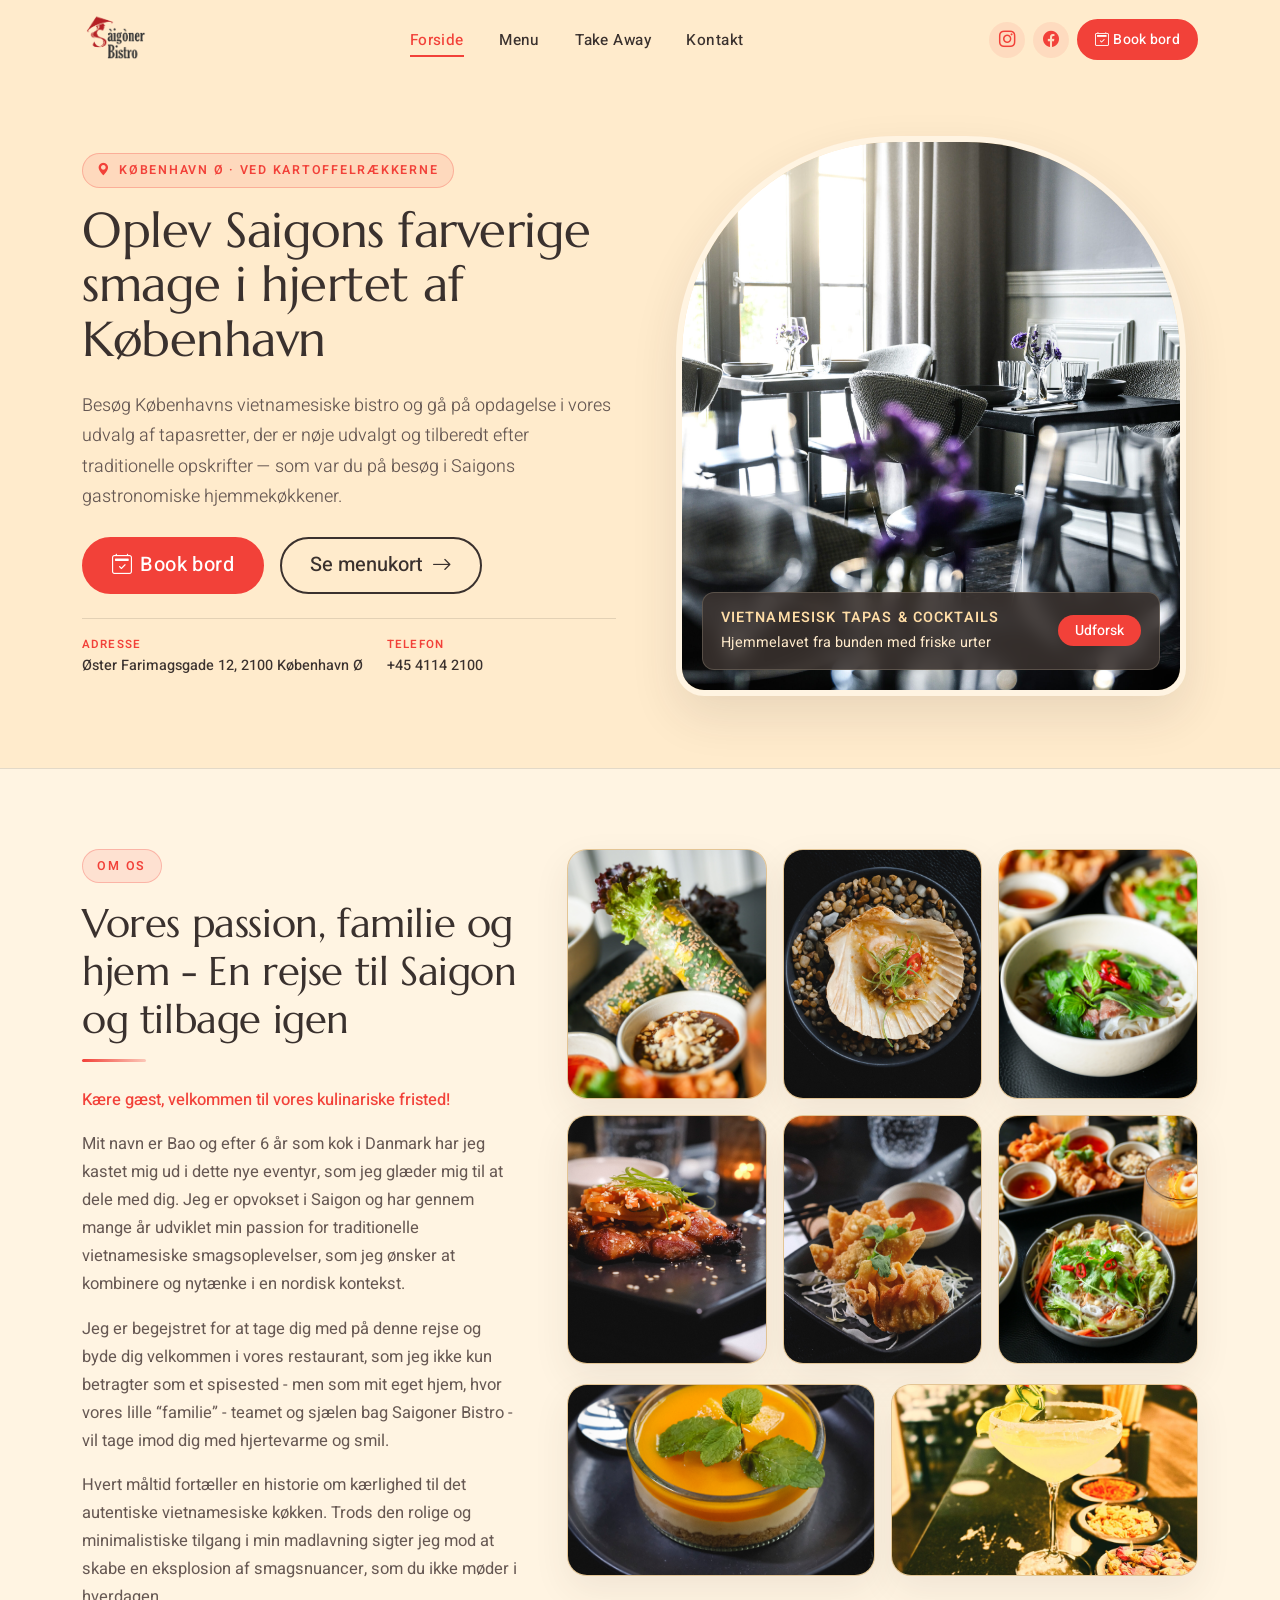
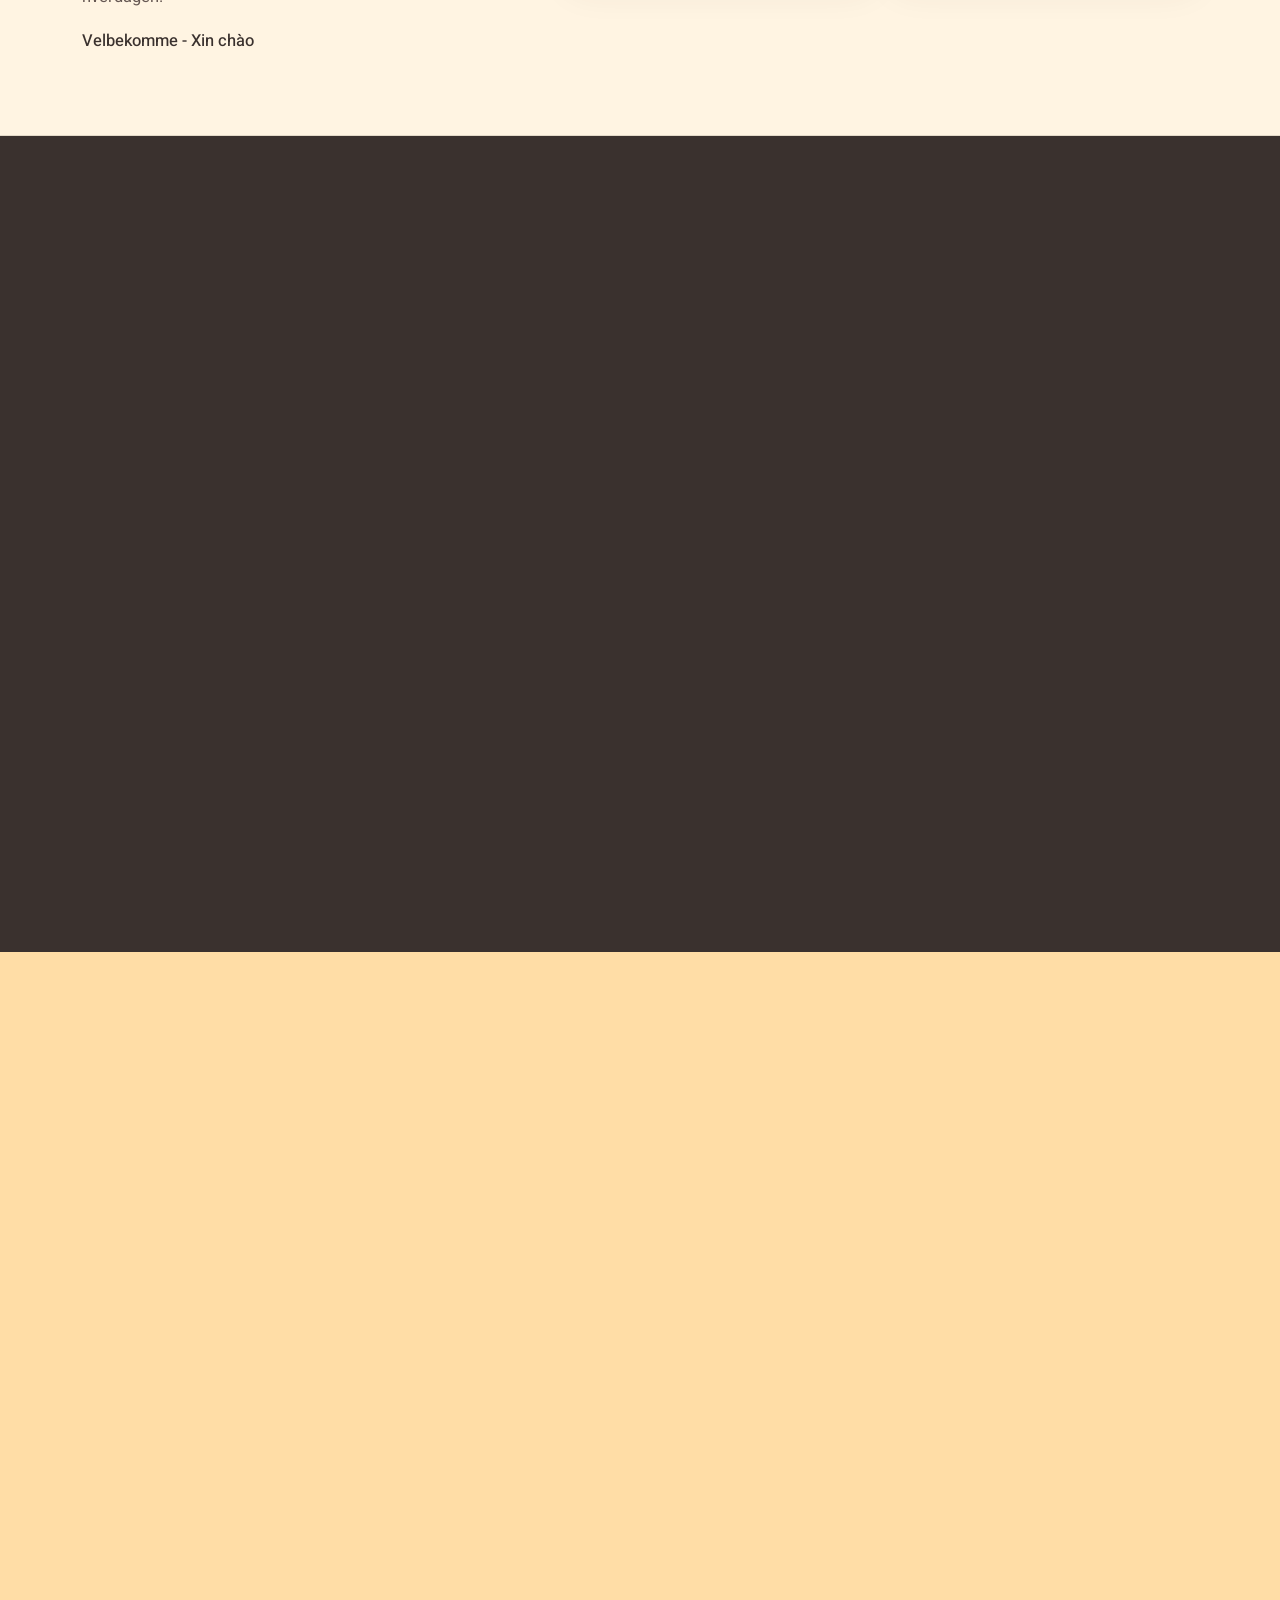
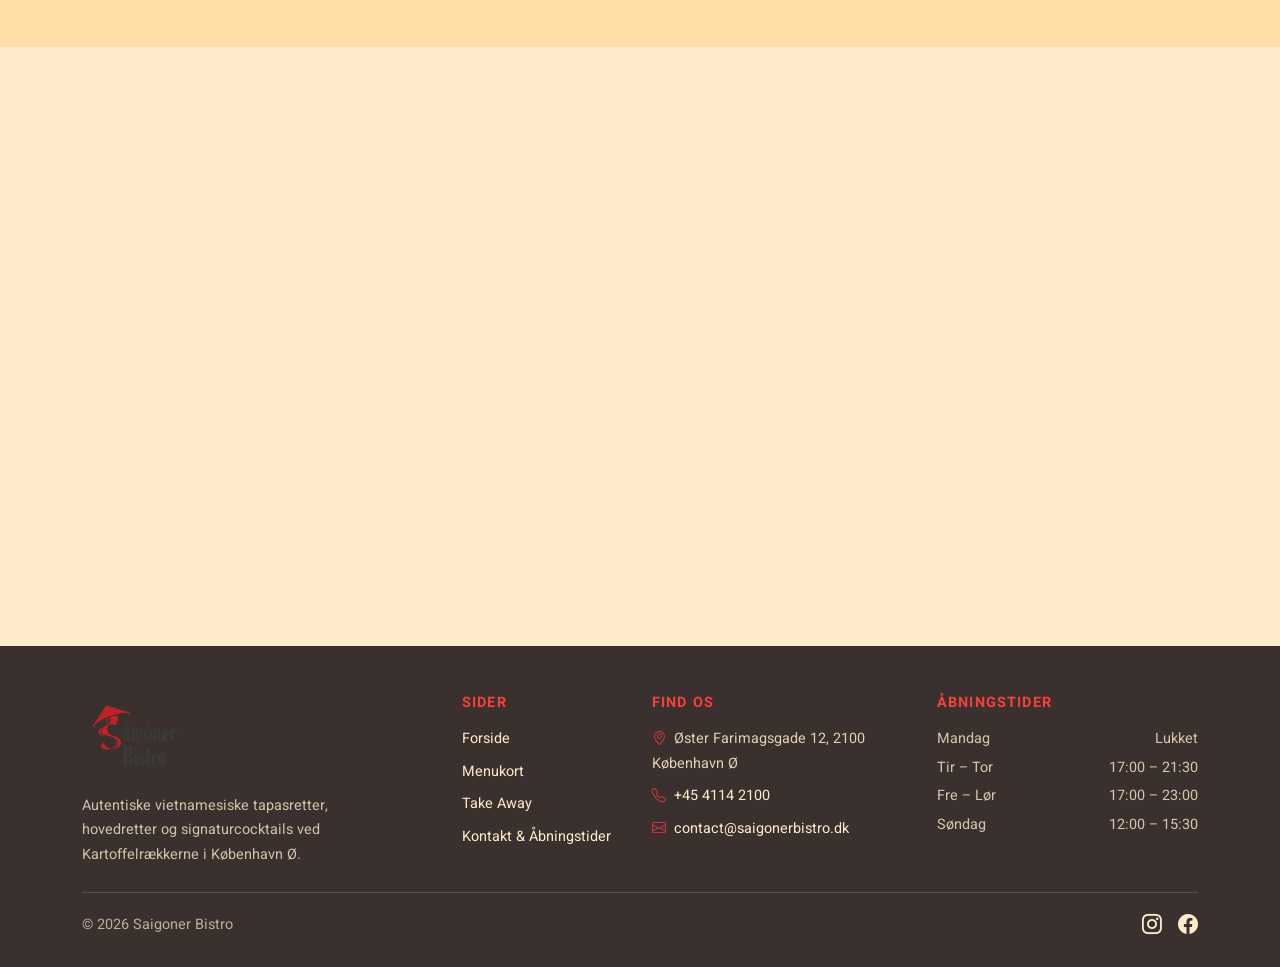
==== index.html @ 37058fe4 "create template" ====
<!DOCTYPE html>
<html lang="da-DK">
<head>
    <meta charset="UTF-8">
    <meta name="viewport" content="width=device-width, initial-scale=1.0">
    <title>Saigoner Bistro — Oplev Saigons farverige smage i København</title>

    <link rel="icon" href="images/brand/favicon-32.jpg" sizes="32x32">
    <link rel="icon" href="images/brand/favicon-192.jpg" sizes="192x192">
    <link rel="apple-touch-icon" href="images/brand/favicon-192.jpg">

    <link href="https://cdn.jsdelivr.net/npm/bootstrap@5.3.3/dist/css/bootstrap.min.css" rel="stylesheet">
    <link href="https://cdn.jsdelivr.net/npm/bootstrap-icons@1.11.3/font/bootstrap-icons.min.css" rel="stylesheet">
    <link href="css/saigoner.css" rel="stylesheet">
    </head>
<body class="d-flex flex-column min-vh-100">
    <header class="sticky-top">
    <nav class="navbar navbar-expand-lg sb-navbar" aria-label="Hovednavigation">
        <div class="container">
            <a class="navbar-brand d-flex align-items-center py-0" href="index.html" aria-label="Saigoner Bistro">
                <img src="images/brand/logo-header.png" alt="Saigoner Bistro" class="sb-brand-logo">
            </a>

            <div class="d-flex align-items-center gap-2 order-lg-3">
                <a href="https://www.instagram.com/@saigonerbistro" target="_blank" rel="noopener noreferrer"
                   class="sb-social-btn d-none d-sm-inline-flex" aria-label="Instagram">
                    <i class="bi bi-instagram"></i>
                </a>
                <a href="https://www.facebook.com/profile.php?id=61554125473344" target="_blank" rel="noopener noreferrer"
                   class="sb-social-btn d-none d-sm-inline-flex" aria-label="Facebook">
                    <i class="bi bi-facebook"></i>
                </a>
                <a href="https://live.tebi.co/ecom/reservations/662376_9d857a9c17abefe701308232e953c8c048909cb44379c7cc7f8ed5cdf0fb355d"
                   target="_blank" rel="noopener noreferrer" class="btn btn-sb-coral btn-sm px-3 py-2 d-none d-md-inline-flex align-items-center gap-1">
                    <i class="bi bi-calendar2-check"></i> Book bord
                </a>

                <button class="navbar-toggler border-0 shadow-none ms-1" type="button"
                        data-bs-toggle="offcanvas" data-bs-target="#sbMobileNav"
                        aria-controls="sbMobileNav" aria-label="Åbn menu">
                    <i class="bi bi-list fs-2" style="color: var(--sb-secondary);"></i>
                </button>
            </div>

            <div class="collapse navbar-collapse justify-content-center order-lg-2" id="sbDesktopNav">
                <ul class="navbar-nav gap-lg-2">
                    <li class="nav-item">
                        <a class="nav-link sb-nav-link active" href="index.html">Forside</a>
                    </li>
                    <li class="nav-item">
                        <a class="nav-link sb-nav-link " href="menu/index.html">Menu</a>
                    </li>
                    <li class="nav-item">
                        <a class="nav-link sb-nav-link " href="take-away/index.html">Take Away</a>
                    </li>
                    <li class="nav-item">
                        <a class="nav-link sb-nav-link " href="kontakt/index.html">Kontakt</a>
                    </li>
                </ul>
            </div>
        </div>
    </nav>

    <!-- Mobile Offcanvas Drawer -->
    <div class="offcanvas offcanvas-end" tabindex="-1" id="sbMobileNav" aria-labelledby="sbMobileNavLabel"
         style="background-color: var(--sb-bg); color: var(--sb-secondary);">
        <div class="offcanvas-header border-bottom" style="border-color: var(--sb-border) !important;">
            <div class="d-flex align-items-center" id="sbMobileNavLabel">
                <img src="images/brand/logo-header.png" alt="Saigoner Bistro" style="height: 42px;">
            </div>
            <button type="button" class="btn-close shadow-none" data-bs-dismiss="offcanvas" aria-label="Luk menu"></button>
        </div>
        <div class="offcanvas-body d-flex flex-column justify-content-between py-4">
            <ul class="navbar-nav gap-2 fs-5">
                <li class="nav-item">
                    <a class="nav-link sb-nav-link active" href="index.html">Forside</a>
                </li>
                <li class="nav-item">
                    <a class="nav-link sb-nav-link " href="menu/index.html">Menu</a>
                </li>
                <li class="nav-item">
                    <a class="nav-link sb-nav-link " href="take-away/index.html">Take Away</a>
                </li>
                <li class="nav-item">
                    <a class="nav-link sb-nav-link " href="kontakt/index.html">Kontakt</a>
                </li>
            </ul>

            <div class="pt-4 border-top" style="border-color: var(--sb-border) !important;">
                <a href="https://live.tebi.co/ecom/reservations/662376_9d857a9c17abefe701308232e953c8c048909cb44379c7cc7f8ed5cdf0fb355d"
                   target="_blank" rel="noopener noreferrer" class="btn btn-sb-coral w-100 mb-3">
                    <i class="bi bi-calendar2-check me-1"></i> Book bord
                </a>
                <div class="small text-muted mb-2" style="color: var(--sb-ink-muted) !important;">
                    <i class="bi bi-geo-alt text-danger me-1"></i> Øster Farimagsgade 12, 2100 København Ø<br>
                    <i class="bi bi-telephone text-danger me-1"></i> +45 4114 2100
                </div>
                <div class="d-flex gap-2 mt-3">
                    <a href="https://www.instagram.com/@saigonerbistro" target="_blank" rel="noopener noreferrer" class="sb-social-btn" aria-label="Instagram">
                        <i class="bi bi-instagram"></i>
                    </a>
                    <a href="https://www.facebook.com/profile.php?id=61554125473344" target="_blank" rel="noopener noreferrer" class="sb-social-btn" aria-label="Facebook">
                        <i class="bi bi-facebook"></i>
                    </a>
                </div>
            </div>
        </div>
    </div>
</header>


    <main class="flex-grow-1">
            <!-- 1. Editorial Hero -->
    <section class="sb-hero">
        <div class="container">
            <div class="row align-items-center g-5">
                <div class="col-lg-6 reveal-up">
                    <span class="sb-eyebrow mb-3">
                        <i class="bi bi-geo-alt-fill"></i> København Ø · Ved Kartoffelrækkerne
                    </span>
                    <h1 class="sb-hero-title mb-4">
                        Oplev Saigons farverige smage i hjertet af København
                    </h1>
                    <p class="lead mb-4" style="color: var(--sb-ink-muted); font-size: 1.12rem;">
                        Besøg Københavns vietnamesiske bistro og gå på opdagelse i vores udvalg af tapasretter, der er nøje
                        udvalgt og tilberedt efter traditionelle opskrifter — som var du på besøg i Saigons gastronomiske
                        hjemmekøkkener.
                    </p>

                    <div class="d-flex flex-wrap gap-3 mb-4">
                        <a href="https://live.tebi.co/ecom/reservations/662376_9d857a9c17abefe701308232e953c8c048909cb44379c7cc7f8ed5cdf0fb355d"
                            target="_blank" rel="noopener noreferrer" class="btn btn-sb-coral btn-lg">
                            <i class="bi bi-calendar2-check me-2"></i>Book bord
                        </a>
                        <a href="menu/index.html" class="btn btn-sb-outline btn-lg">
                            Se menukort <i class="bi bi-arrow-right ms-1"></i>
                        </a>
                    </div>

                    <div class="d-flex flex-wrap gap-4 pt-3 border-top small"
                        style="border-color: var(--sb-border) !important;">
                        <div>
                            <div class="text-uppercase fw-semibold"
                                style="font-size: 0.72rem; letter-spacing: 0.1em; color: var(--sb-primary);">Adresse</div>
                            <div class="fw-medium">Øster Farimagsgade 12, 2100 København Ø</div>
                        </div>
                        <div>
                            <div class="text-uppercase fw-semibold"
                                style="font-size: 0.72rem; letter-spacing: 0.1em; color: var(--sb-primary);">Telefon</div>
                            <div class="fw-medium">+45 4114 2100</div>
                        </div>
                    </div>
                </div>

                <div class="col-lg-6 reveal-up">
                    <div class="sb-hero-frame mx-auto" style="max-width: 510px;">
                        <img src="images/gallery/hero-dish.jpg"
                            alt="Autentisk vietnamesisk tapas hos Saigoner Bistro">
                        <div class="sb-hero-float-badge d-flex align-items-center justify-content-between gap-3">
                            <div>
                                <div class="small text-uppercase fw-semibold"
                                    style="color: var(--sb-tertiary); letter-spacing: 0.08em;">Vietnamesisk Tapas &amp;
                                    Cocktails</div>
                                <div class="small mb-0">Hjemmelavet fra bunden med friske urter</div>
                            </div>
                            <a href="menu/index.html" class="btn btn-sm rounded-pill px-3 fw-medium"
                                style="background-color: var(--sb-primary); color: #fff; white-space: nowrap;">
                                Udforsk
                            </a>
                        </div>
                    </div>
                </div>
            </div>
        </div>
    </section>

    <!-- 2. About Us + Curated Photo Grid -->
    <section class="sb-section sb-section-soft border-top border-bottom" style="border-color: var(--sb-border) !important;">
        <div class="container">
            <div class="row g-5 align-items-start">
                <div class="col-lg-5 reveal-up">
                    <span class="sb-eyebrow mb-3">Om os</span>
                    <h2 class="display-6 mb-3">Vores passion, familie og hjem - En rejse til Saigon og tilbage igen</h2>
                    <div class="sb-divider mb-4"></div>

                    <p class="fw-medium mb-3" style="color: var(--sb-primary);">Kære gæst, velkommen til vores kulinariske
                        fristed!</p>

                    <p style="color: var(--sb-ink-muted);">
                        Mit navn er Bao og efter 6 år som kok i Danmark har jeg kastet mig ud i dette nye eventyr, som jeg
                        glæder mig til at dele med dig. Jeg er opvokset i Saigon og har gennem mange år udviklet min passion
                        for traditionelle vietnamesiske smagsoplevelser, som jeg ønsker at kombinere og nytænke i en nordisk
                        kontekst.
                    </p>
                    <p style="color: var(--sb-ink-muted);">
                        Jeg er begejstret for at tage dig med på denne rejse og byde dig velkommen i vores restaurant, som
                        jeg ikke kun betragter som et spisested - men som mit eget hjem, hvor vores lille “familie” - teamet
                        og sjælen bag Saigoner Bistro - vil tage imod dig med hjertevarme og smil.
                    </p>
                    <p style="color: var(--sb-ink-muted);">
                        Hvert måltid fortæller en historie om kærlighed til det autentiske vietnamesiske køkken. Trods den
                        rolige og minimalistiske tilgang i min madlavning sigter jeg mod at skabe en eksplosion af
                        smagsnuancer, som du ikke møder i hverdagen.
                    </p>
                    <p class="mb-0 fw-medium">
                        Velbekomme - Xin chào
                    </p>
                </div>

                <div class="col-lg-7 reveal-up">
                    <div class="row g-3">
                        <div class="col-6 col-md-4">
                            <div class="sb-photo-tile" style="aspect-ratio: 4/5;"
                                data-lightbox-src="images/gallery/dish-01.jpg"
                                data-lightbox-caption="Saigoner Bistro — Tapas &amp; friske smage">
                                <img src="images/gallery/dish-01.jpg"
                                    alt="Vietnamesisk ret hos Saigoner Bistro" loading="lazy">
                                <div class="sb-photo-tile-overlay">
                                    <span class="small fw-medium">Se billede</span>
                                    <i class="bi bi-arrows-fullscreen"></i>
                                </div>
                            </div>
                        </div>
                        <div class="col-6 col-md-4">
                            <div class="sb-photo-tile" style="aspect-ratio: 4/5;"
                                data-lightbox-src="images/gallery/dish-02.jpg"
                                data-lightbox-caption="Saigoner Bistro — Håndlavede specialiteter">
                                <img src="images/gallery/dish-02.jpg"
                                    alt="Vietnamesisk ret hos Saigoner Bistro" loading="lazy">
                                <div class="sb-photo-tile-overlay">
                                    <span class="small fw-medium">Se billede</span>
                                    <i class="bi bi-arrows-fullscreen"></i>
                                </div>
                            </div>
                        </div>
                        <div class="col-6 col-md-4">
                            <div class="sb-photo-tile" style="aspect-ratio: 4/5;"
                                data-lightbox-src="images/gallery/dish-03.jpg"
                                data-lightbox-caption="Saigoner Bistro — Deling ved bordet">
                                <img src="images/gallery/dish-03.jpg"
                                    alt="Vietnamesisk ret hos Saigoner Bistro" loading="lazy">
                                <div class="sb-photo-tile-overlay">
                                    <span class="small fw-medium">Se billede</span>
                                    <i class="bi bi-arrows-fullscreen"></i>
                                </div>
                            </div>
                        </div>
                        <div class="col-6 col-md-4">
                            <div class="sb-photo-tile" style="aspect-ratio: 4/5;"
                                data-lightbox-src="images/gallery/dish-04.jpg"
                                data-lightbox-caption="Saigoner Bistro — Smag af Saigon">
                                <img src="images/gallery/dish-04.jpg"
                                    alt="Vietnamesisk ret hos Saigoner Bistro" loading="lazy">
                                <div class="sb-photo-tile-overlay">
                                    <span class="small fw-medium">Se billede</span>
                                    <i class="bi bi-arrows-fullscreen"></i>
                                </div>
                            </div>
                        </div>
                        <div class="col-6 col-md-4">
                            <div class="sb-photo-tile" style="aspect-ratio: 4/5;"
                                data-lightbox-src="images/gallery/dish-05.jpg"
                                data-lightbox-caption="Saigoner Bistro — Friske råvarer">
                                <img src="images/gallery/dish-05.jpg"
                                    alt="Vietnamesisk ret hos Saigoner Bistro" loading="lazy">
                                <div class="sb-photo-tile-overlay">
                                    <span class="small fw-medium">Se billede</span>
                                    <i class="bi bi-arrows-fullscreen"></i>
                                </div>
                            </div>
                        </div>
                        <div class="col-6 col-md-4">
                            <div class="sb-photo-tile" style="aspect-ratio: 4/5;"
                                data-lightbox-src="images/gallery/dish-06.jpg"
                                data-lightbox-caption="Saigoner Bistro — Cocktails &amp; mad i balance">
                                <img src="images/gallery/dish-06.jpg"
                                    alt="Cocktails og mad hos Saigoner Bistro" loading="lazy">
                                <div class="sb-photo-tile-overlay">
                                    <span class="small fw-medium">Se billede</span>
                                    <i class="bi bi-arrows-fullscreen"></i>
                                </div>
                            </div>
                        </div>
                    </div>

                    <div class="row g-3 mt-1">
                        <div class="col-md-6">
                            <div class="sb-photo-tile" style="aspect-ratio: 16/10;"
                                data-lightbox-src="images/gallery/dish-07.jpg"
                                data-lightbox-caption="Saigoner Bistro — Servering med varme">
                                <img src="images/gallery/dish-07.jpg" alt="Servering hos Saigoner Bistro"
                                    loading="lazy">
                                <div class="sb-photo-tile-overlay">
                                    <span class="small fw-medium">Se billede</span>
                                    <i class="bi bi-arrows-fullscreen"></i>
                                </div>
                            </div>
                        </div>
                        <div class="col-md-6">
                            <div class="sb-photo-tile" style="aspect-ratio: 16/10;"
                                data-lightbox-src="images/gallery/dish-08.jpg"
                                data-lightbox-caption="Saigoner Bistro — Stemning i bistroen">
                                <img src="images/gallery/dish-08.jpg" alt="Stemning hos Saigoner Bistro"
                                    loading="lazy">
                                <div class="sb-photo-tile-overlay">
                                    <span class="small fw-medium">Se billede</span>
                                    <i class="bi bi-arrows-fullscreen"></i>
                                </div>
                            </div>
                        </div>
                    </div>
                </div>
            </div>
        </div>
    </section>

    <!-- 3. Saigoner Spirit & Chef Son Pham -->
    <section class="sb-section sb-section-dark">
        <div class="container">
            <div class="row g-5 align-items-center">
                <div class="col-lg-7 reveal-up">
                    <span class="sb-eyebrow mb-3" style="background-color: rgba(242,65,57,0.18); color: #ffdda6;">
                        Kultur &amp; Sjæl
                    </span>
                    <h2 class="display-6 mb-3">En Saigoner helt ind til hjertet!</h2>
                    <p class="mb-4" style="color: rgba(255, 235, 204, 0.82);">
                        Lad os sammen begynde eventyret og fortællingen om folket fra Saigon med deres unikke karakter og
                        facon — den samme varme og entusiasme oplever du ved Kartoffelrækkerne i København Ø.
                    </p>

                    <div class="row g-3">
                                                                            <div class="col-sm-6">
                                <div class="sb-trait-card">
                                    <div class="d-flex align-items-center gap-2 mb-1">
                                        <i class="bi bi-emoji-smile sb-trait-icon"></i>
                                        <h6 class="mb-0 fw-semibold" style="color: var(--sb-bg);">Entusiastiske og glade
                                        </h6>
                                    </div>
                                    <p class="small mb-0" style="color: rgba(255, 235, 204, 0.76);">Altid klar til at hjælpe og byde gæster velkommen med smil og venlighed.
                                    </p>
                                </div>
                            </div>
                                                    <div class="col-sm-6">
                                <div class="sb-trait-card">
                                    <div class="d-flex align-items-center gap-2 mb-1">
                                        <i class="bi bi-stars sb-trait-icon"></i>
                                        <h6 class="mb-0 fw-semibold" style="color: var(--sb-bg);">Kreativt sind
                                        </h6>
                                    </div>
                                    <p class="small mb-0" style="color: rgba(255, 235, 204, 0.76);">En levende blanding af tradition og innovation — fra gadekunst til madlavning.
                                    </p>
                                </div>
                            </div>
                                                    <div class="col-sm-6">
                                <div class="sb-trait-card">
                                    <div class="d-flex align-items-center gap-2 mb-1">
                                        <i class="bi bi-fire sb-trait-icon"></i>
                                        <h6 class="mb-0 fw-semibold" style="color: var(--sb-bg);">Madelskere
                                        </h6>
                                    </div>
                                    <p class="small mb-0" style="color: rgba(255, 235, 204, 0.76);">Elsker mad og er inspireret af Saigons rige og varierede gadekøkken.
                                    </p>
                                </div>
                            </div>
                                                    <div class="col-sm-6">
                                <div class="sb-trait-card">
                                    <div class="d-flex align-items-center gap-2 mb-1">
                                        <i class="bi bi-people sb-trait-icon"></i>
                                        <h6 class="mb-0 fw-semibold" style="color: var(--sb-bg);">Sociale værter
                                        </h6>
                                    </div>
                                    <p class="small mb-0" style="color: rgba(255, 235, 204, 0.76);">Hjertelige, nærværende og nemme at føle sig hjemme hos fra første minut.
                                    </p>
                                </div>
                            </div>
                                                    <div class="col-sm-6">
                                <div class="sb-trait-card">
                                    <div class="d-flex align-items-center gap-2 mb-1">
                                        <i class="bi bi-heart-pulse sb-trait-icon"></i>
                                        <h6 class="mb-0 fw-semibold" style="color: var(--sb-bg);">Tålmodighed &amp; udholdenhed
                                        </h6>
                                    </div>
                                    <p class="small mb-0" style="color: rgba(255, 235, 204, 0.76);">Kvalitet tager tid — både i livet og i de simrende gryder i køkkenet.
                                    </p>
                                </div>
                            </div>
                                                    <div class="col-sm-6">
                                <div class="sb-trait-card">
                                    <div class="d-flex align-items-center gap-2 mb-1">
                                        <i class="bi bi-award sb-trait-icon"></i>
                                        <h6 class="mb-0 fw-semibold" style="color: var(--sb-bg);">Passion &amp; dedikation
                                        </h6>
                                    </div>
                                    <p class="small mb-0" style="color: rgba(255, 235, 204, 0.76);">Hver tallerken laves med stolthed, kærlighed og respekt for lokal kultur.
                                    </p>
                                </div>
                            </div>
                                            </div>
                </div>

                <div class="col-lg-5 reveal-up">
                    <div class="rounded-4 overflow-hidden shadow-lg border"
                        style="border-color: rgba(255,235,204,0.16) !important; background: rgba(255,235,204,0.05);">
                        <img src="images/gallery/chef-son-pham.jpg" alt="Køkkenchef Son Pham"
                            class="w-100" style="aspect-ratio: 1/1; object-fit: cover;">
                        <div class="p-4">
                            <blockquote class="mb-2 fst-italic" style="color: var(--sb-bg);">
                                “Det betyder noget for mig og for smagen, at vi tillader mad at tage den tid det tager for
                                at opnå den helt autentiske smag.”
                            </blockquote>
                            <div class="small fw-semibold" style="color: var(--sb-primary);">
                                — Køkkenchef, Son Pham
                            </div>
                        </div>
                    </div>
                </div>
            </div>
        </div>
    </section>

    <!-- 4. Guest Reviews -->
    <section class="sb-section sb-section-alt">
        <div class="container">
            <div class="text-center mx-auto mb-5 reveal-up" style="max-width: 640px;">
                <span class="sb-eyebrow mb-2">Gæsteanmeldelser</span>
                <h2 class="display-6 mb-2">Hvad vores gæster siger</h2>
                <p class="mb-0" style="color: var(--sb-ink-muted);">Smagsoplevelser, nærvær og hygge delt af vores
                    gæster i København Ø.</p>
            </div>

            
            <div class="row justify-content-center">
                <div class="col-lg-9 reveal-up">
                    <div id="sbReviewsCarousel" class="carousel slide" data-bs-ride="false">
                        <div class="carousel-inner">
                                                            <div class="carousel-item active">
                                    <div class="sb-quote-card p-4 p-md-5 mx-1 my-2">
                                        <div
                                            class="d-flex flex-column flex-sm-row align-items-sm-center justify-content-between gap-3 mb-3">
                                            <div class="d-flex align-items-center gap-3">
                                                <div class="rounded-circle d-flex align-items-center justify-content-center fw-bold fs-5 flex-shrink-0"
                                                    style="width: 52px; height: 52px; background-color: var(--sb-secondary); color: var(--sb-bg);">
                                                    M
                                                </div>
                                                <div>
                                                    <h5 class="mb-0 font-serif">Martin</h5>
                                                    <div class="small" style="color: var(--sb-ink-muted);">
                                                        Februar, 2024</div>
                                                </div>
                                            </div>
                                            <div class="fs-6 text-nowrap" style="color: var(--sb-primary);"
                                                aria-label="5 ud af 5 stjerner">
                                                <i class="bi bi-star-fill"></i>
                                                <i class="bi bi-star-fill"></i>
                                                <i class="bi bi-star-fill"></i>
                                                <i class="bi bi-star-fill"></i>
                                                <i class="bi bi-star-fill"></i>
                                            </div>
                                        </div>
                                        <p class="fs-4 font-serif mb-0" style="line-height: 1.5;">
                                            “Dejligt besøg med især rigtig god og levende betjening. Lækre forretter og god hovedret. Alt i alt en fin oplevelse og helt sikkert anbefalelsesværdig.”
                                        </p>
                                    </div>
                                </div>
                                                            <div class="carousel-item ">
                                    <div class="sb-quote-card p-4 p-md-5 mx-1 my-2">
                                        <div
                                            class="d-flex flex-column flex-sm-row align-items-sm-center justify-content-between gap-3 mb-3">
                                            <div class="d-flex align-items-center gap-3">
                                                <div class="rounded-circle d-flex align-items-center justify-content-center fw-bold fs-5 flex-shrink-0"
                                                    style="width: 52px; height: 52px; background-color: var(--sb-secondary); color: var(--sb-bg);">
                                                    S
                                                </div>
                                                <div>
                                                    <h5 class="mb-0 font-serif">Sofie &amp; Kasper</h5>
                                                    <div class="small" style="color: var(--sb-ink-muted);">
                                                        Maj, 2024</div>
                                                </div>
                                            </div>
                                            <div class="fs-6 text-nowrap" style="color: var(--sb-primary);"
                                                aria-label="5 ud af 5 stjerner">
                                                <i class="bi bi-star-fill"></i>
                                                <i class="bi bi-star-fill"></i>
                                                <i class="bi bi-star-fill"></i>
                                                <i class="bi bi-star-fill"></i>
                                                <i class="bi bi-star-fill"></i>
                                            </div>
                                        </div>
                                        <p class="fs-4 font-serif mb-0" style="line-height: 1.5;">
                                            “Fantastisk stemning ved Kartoffelrækkerne! Vi delte fem tapasretter og et par signaturcocktails, og alt smagte helt frisklavet og fuld af dybde.”
                                        </p>
                                    </div>
                                </div>
                                                            <div class="carousel-item ">
                                    <div class="sb-quote-card p-4 p-md-5 mx-1 my-2">
                                        <div
                                            class="d-flex flex-column flex-sm-row align-items-sm-center justify-content-between gap-3 mb-3">
                                            <div class="d-flex align-items-center gap-3">
                                                <div class="rounded-circle d-flex align-items-center justify-content-center fw-bold fs-5 flex-shrink-0"
                                                    style="width: 52px; height: 52px; background-color: var(--sb-secondary); color: var(--sb-bg);">
                                                    H
                                                </div>
                                                <div>
                                                    <h5 class="mb-0 font-serif">Henrik</h5>
                                                    <div class="small" style="color: var(--sb-ink-muted);">
                                                        September, 2024</div>
                                                </div>
                                            </div>
                                            <div class="fs-6 text-nowrap" style="color: var(--sb-primary);"
                                                aria-label="5 ud af 5 stjerner">
                                                <i class="bi bi-star-fill"></i>
                                                <i class="bi bi-star-fill"></i>
                                                <i class="bi bi-star-fill"></i>
                                                <i class="bi bi-star-fill"></i>
                                                <i class="bi bi-star-fill"></i>
                                            </div>
                                        </div>
                                        <p class="fs-4 font-serif mb-0" style="line-height: 1.5;">
                                            “En lille perle på Østerbro. Phở-suppen og de sprøde forretter sidder lige i skabet, og man føler sig virkelig velkommen fra første minut.”
                                        </p>
                                    </div>
                                </div>
                                                            <div class="carousel-item ">
                                    <div class="sb-quote-card p-4 p-md-5 mx-1 my-2">
                                        <div
                                            class="d-flex flex-column flex-sm-row align-items-sm-center justify-content-between gap-3 mb-3">
                                            <div class="d-flex align-items-center gap-3">
                                                <div class="rounded-circle d-flex align-items-center justify-content-center fw-bold fs-5 flex-shrink-0"
                                                    style="width: 52px; height: 52px; background-color: var(--sb-secondary); color: var(--sb-bg);">
                                                    C
                                                </div>
                                                <div>
                                                    <h5 class="mb-0 font-serif">Camilla</h5>
                                                    <div class="small" style="color: var(--sb-ink-muted);">
                                                        Oktober, 2025</div>
                                                </div>
                                            </div>
                                            <div class="fs-6 text-nowrap" style="color: var(--sb-primary);"
                                                aria-label="5 ud af 5 stjerner">
                                                <i class="bi bi-star-fill"></i>
                                                <i class="bi bi-star-fill"></i>
                                                <i class="bi bi-star-fill"></i>
                                                <i class="bi bi-star-fill"></i>
                                                <i class="bi bi-star-fill"></i>
                                            </div>
                                        </div>
                                        <p class="fs-4 font-serif mb-0" style="line-height: 1.5;">
                                            “Uformelt, hyggeligt og med smagsoplevelser man husker længe. De hjemmelavede cocktails passer perfekt til retterne — vi kommer helt sikkert igen.”
                                        </p>
                                    </div>
                                </div>
                                                    </div>

                        <div class="d-flex align-items-center justify-content-between mt-4 px-1">
                                                        <div class="sb-carousel-dots d-flex align-items-center gap-2"
                                data-total-slides="4">
                                                                    <button type="button" data-dot-index="0"
                                        data-target-slide="0" class="active"
                                        aria-current="true"
                                        aria-label="Anmeldelse 1"></button>
                                                                    <button type="button" data-dot-index="1"
                                        data-target-slide="1" class=""
                                        aria-current="false"
                                        aria-label="Anmeldelse 2"></button>
                                                                    <button type="button" data-dot-index="2"
                                        data-target-slide="2" class=""
                                        aria-current="false"
                                        aria-label="Anmeldelse 3"></button>
                                                                    <button type="button" data-dot-index="3"
                                        data-target-slide="3" class=""
                                        aria-current="false"
                                        aria-label="Anmeldelse 4"></button>
                                                            </div>

                            <div class="d-flex align-items-center gap-2">
                                <button class="sb-carousel-arrow" type="button" data-bs-target="#sbReviewsCarousel"
                                    data-bs-slide="prev" aria-label="Forrige anmeldelse">
                                    <i class="bi bi-arrow-left"></i>
                                </button>
                                <button class="sb-carousel-arrow" type="button" data-bs-target="#sbReviewsCarousel"
                                    data-bs-slide="next" aria-label="Næste anmeldelse">
                                    <i class="bi bi-arrow-right"></i>
                                </button>
                            </div>
                        </div>
                    </div>
                </div>
            </div>
        </div>
    </section>

    <!-- 5. Final CTA -->
    <section class="sb-section">
        <div class="container">
            <div class="sb-card p-4 p-md-5 text-center reveal-up"
                style="background: linear-gradient(135deg, var(--sb-bg-soft) 0%, var(--sb-tertiary) 100%);">
                <div class="mx-auto" style="max-width: 760px;">
                    <span class="sb-eyebrow mb-3">Velkommen til bords</span>
                    <h2 class="display-6 mb-3">
                        Reserver et bord til en uformel og hjertevarm aften med vores lækre tapas anretninger og velsmagende
                        hovedretter.
                    </h2>
                    <p class="mb-4" style="color: var(--sb-ink-muted);">
                        Vi tager dig med på en uovertruffen smagfuld rejse til Saigons hjemmekøkkener og supplerer med et
                        mix af cocktails med egne opskrifter, dejlige vine og ikke mindst et udvalg af øl.
                    </p>
                    <div class="d-flex flex-wrap justify-content-center gap-3">
                        <a href="menu/index.html" class="btn btn-sb-outline">Se menukort</a>
                        <a href="https://live.tebi.co/ecom/reservations/662376_9d857a9c17abefe701308232e953c8c048909cb44379c7cc7f8ed5cdf0fb355d"
                            target="_blank" rel="noopener noreferrer" class="btn btn-sb-coral">
                            <i class="bi bi-calendar2-check me-1"></i> Book bord
                        </a>
                        <a href="kontakt/index.html" class="btn btn-sb-primary">Kontakt os</a>
                    </div>
                </div>
            </div>
        </div>
    </section>
    </main>

    <footer class="sb-footer pt-5 pb-4 mt-auto">
    <div class="container">
        <div class="row g-4 align-items-start pb-4">
            <div class="col-lg-4 text-center text-lg-start">
                <div class="d-inline-flex flex-column align-items-center align-items-lg-start">
                    <img src="images/brand/logo-footer.png" alt="Saigoner Bistro Logo" class="mb-3"
                        style="height: 84px; width: auto; filter: brightness(1.06);">
                    <p class="small mb-0" style="max-width: 300px; color: rgba(255, 235, 204, 0.78);">
                        Autentiske vietnamesiske tapasretter, hovedretter og signaturcocktails ved Kartoffelrækkerne i
                        København Ø.
                    </p>
                </div>
            </div>

            <div class="col-6 col-md-4 col-lg-2">
                <h6 class="text-uppercase small fw-bold mb-3" style="color: var(--sb-primary); letter-spacing: 0.08em;">
                    Sider</h6>
                <ul class="list-unstyled d-grid gap-2 small mb-0">
                    <li><a href="index.html">Forside</a></li>
                    <li><a href="menu/index.html">Menukort</a></li>
                    <li><a href="take-away/index.html">Take Away</a></li>
                    <li><a href="kontakt/index.html">Kontakt &amp; Åbningstider</a></li>
                </ul>
            </div>

            <div class="col-6 col-md-4 col-lg-3">
                <h6 class="text-uppercase small fw-bold mb-3" style="color: var(--sb-primary); letter-spacing: 0.08em;">
                    Find os</h6>
                <ul class="list-unstyled d-grid gap-2 small mb-0">
                    <li><i class="bi bi-geo-alt me-2 text-danger"></i>Øster Farimagsgade 12, 2100 København Ø</li>
                    <li><i class="bi bi-telephone me-2 text-danger"></i><a href="tel:+4541142100">+45 4114 2100</a></li>
                    <li><i class="bi bi-envelope me-2 text-danger"></i><a
                            href="mailto:contact@saigonerbistro.dk">contact@saigonerbistro.dk</a></li>
                </ul>
            </div>

            <div class="col-md-4 col-lg-3">
                <h6 class="text-uppercase small fw-bold mb-3" style="color: var(--sb-primary); letter-spacing: 0.08em;">
                    Åbningstider</h6>
                <div class="small d-grid gap-1" style="color: rgba(255, 235, 204, 0.8);">
                    <div class="d-flex justify-content-between"><span>Mandag</span><span>Lukket</span></div>
                    <div class="d-flex justify-content-between"><span>Tir – Tor</span><span>17:00 – 21:30</span></div>
                    <div class="d-flex justify-content-between"><span>Fre – Lør</span><span>17:00 – 23:00</span></div>
                    <div class="d-flex justify-content-between"><span>Søndag</span><span>12:00 – 15:30</span></div>
                </div>
            </div>
        </div>

        <div class="d-flex flex-column flex-sm-row justify-content-between align-items-center pt-3 border-top"
            style="border-color: rgba(255, 235, 204, 0.16) !important;">
            <p class="small mb-2 mb-sm-0" style="color: rgba(255, 235, 204, 0.68);">
                &copy; 2026 Saigoner Bistro
            </p>
            <div class="d-flex align-items-center gap-3">
                <a href="https://www.instagram.com/@saigonerbistro" target="_blank" rel="noopener noreferrer"
                    aria-label="Instagram" class="fs-5">
                    <i class="bi bi-instagram"></i>
                </a>
                <a href="https://www.facebook.com/profile.php?id=61554125473344" target="_blank"
                    rel="noopener noreferrer" aria-label="Facebook" class="fs-5">
                    <i class="bi bi-facebook"></i>
                </a>
            </div>
        </div>
    </div>
</footer>
    <div class="modal fade" id="sbLightboxModal" tabindex="-1" aria-hidden="true">
    <div class="modal-dialog modal-dialog-centered modal-xl">
        <div class="modal-content border-0 bg-transparent">
            <div class="modal-body p-0 position-relative text-center">
                <button type="button"
                        class="btn btn-dark rounded-circle position-absolute top-0 end-0 m-3 z-3"
                        data-bs-dismiss="modal" aria-label="Luk"
                        style="width: 42px; height: 42px; background-color: rgba(58,49,46,0.9); border-color: rgba(255,235,204,0.3);">
                    <i class="bi bi-x-lg text-white"></i>
                </button>

                <button type="button" id="sbLightboxPrev"
                        class="btn btn-dark rounded-circle position-absolute top-50 start-0 translate-middle-y ms-2 ms-md-3 z-3"
                        aria-label="Forrige"
                        style="width: 44px; height: 44px; background-color: rgba(58,49,46,0.85); border-color: rgba(255,235,204,0.3);">
                    <i class="bi bi-chevron-left text-white"></i>
                </button>

                <img id="sbLightboxImage" src="" alt="Saigoner Bistro"
                     class="img-fluid rounded-4 shadow-lg"
                     style="max-height: 85vh; object-fit: contain; background: var(--sb-secondary);">

                <button type="button" id="sbLightboxNext"
                        class="btn btn-dark rounded-circle position-absolute top-50 end-0 translate-middle-y me-2 me-md-3 z-3"
                        aria-label="Næste"
                        style="width: 44px; height: 44px; background-color: rgba(58,49,46,0.85); border-color: rgba(255,235,204,0.3);">
                    <i class="bi bi-chevron-right text-white"></i>
                </button>

                <p id="sbLightboxCaption" class="small mt-2 mb-0 text-light"></p>
            </div>
        </div>
    </div>
</div>


    <script src="https://cdn.jsdelivr.net/npm/bootstrap@5.3.3/dist/js/bootstrap.bundle.min.js"></script>
    <script src="js/saigoner.js"></script>
    </body>
</html>
---- css/saigoner.css ----
@font-face {
    font-family: 'Heebo';
    font-style: normal;
    font-weight: 100 900;
    font-display: swap;
    src: url('../fonts/heebo-variable-wght.woff2') format('woff2');
}

@font-face {
    font-family: 'Marcellus';
    font-style: normal;
    font-weight: 400;
    font-display: swap;
    src: url('../fonts/marcellus_wght.woff2') format('woff2');
}

:root {
    /* Exact brand colors preserved from original site */
    --sb-bg: #ffebcc;
    --sb-bg-soft: #fff4e2;
    --sb-tertiary: #ffdda6;
    --sb-primary: #f24139;
    --sb-primary-dark: #d4322b;
    --sb-secondary: #3a312e;
    --sb-ink-muted: #665853;
    --sb-border: rgba(58, 49, 46, 0.14);
    --sb-border-accent: rgba(242, 65, 57, 0.28);

    --sb-font-sans: 'Heebo', system-ui, -apple-system, sans-serif;
    --sb-font-serif: 'Marcellus', Georgia, serif;

    --sb-radius-sm: 0.75rem;
    --sb-radius-md: 1.25rem;
    --sb-radius-lg: 1.75rem;
    --sb-shadow-soft: 0 14px 36px rgba(58, 49, 46, 0.08);
    --sb-shadow-card: 0 20px 48px rgba(58, 49, 46, 0.11);
}

html {
    scroll-behavior: smooth;
}

body {
    background-color: var(--sb-bg);
    color: var(--sb-secondary);
    font-family: var(--sb-font-sans);
    font-size: 1.03rem;
    line-height: 1.7;
    overflow-x: hidden;
    -webkit-font-smoothing: antialiased;
}

h1, h2, h3, h4, .font-serif {
    font-family: var(--sb-font-serif);
    color: var(--sb-secondary);
    letter-spacing: -0.01em;
}

a {
    color: var(--sb-secondary);
    transition: color 0.22s ease, background-color 0.22s ease, border-color 0.22s ease, transform 0.22s ease;
}

/* Navbar */
.sb-navbar {
    background-color: rgba(255, 235, 204, 0.88);
    backdrop-filter: blur(12px);
    -webkit-backdrop-filter: blur(12px);
    border-bottom: 1px solid transparent;
    transition: background-color 0.25s ease, border-color 0.25s ease, box-shadow 0.25s ease, padding 0.25s ease;
    padding-top: 0.85rem;
    padding-bottom: 0.85rem;
}

.sb-navbar.is-scrolled {
    background-color: rgba(255, 235, 204, 0.96);
    border-bottom-color: var(--sb-border);
    box-shadow: 0 8px 28px rgba(58, 49, 46, 0.07);
    padding-top: 0.6rem;
    padding-bottom: 0.6rem;
}

.sb-brand-logo {
    height: 52px;
    width: auto;
    object-fit: contain;
    transition: transform 0.25s ease;
}

.navbar-brand:hover .sb-brand-logo {
    transform: scale(1.03);
}

.sb-brand-title {
    font-family: var(--sb-font-serif);
    font-size: 1.15rem;
    letter-spacing: 0.12em;
    text-transform: uppercase;
    color: var(--sb-secondary);
}

.sb-nav-link {
    position: relative;
    font-weight: 500;
    font-size: 0.96rem;
    letter-spacing: 0.03em;
    color: var(--sb-secondary) !important;
    padding: 0.45rem 0.85rem !important;
}

.sb-nav-link::after {
    content: '';
    position: absolute;
    left: 0.85rem;
    right: 0.85rem;
    bottom: 0.2rem;
    height: 2px;
    background-color: var(--sb-primary);
    transform: scaleX(0);
    transform-origin: center;
    transition: transform 0.25s ease;
}

.sb-nav-link:hover::after,
.sb-nav-link.active::after {
    transform: scaleX(1);
}

.sb-nav-link.active {
    color: var(--sb-primary) !important;
}

.sb-social-btn {
    width: 36px;
    height: 36px;
    border-radius: 50%;
    display: inline-flex;
    align-items: center;
    justify-content: center;
    color: var(--sb-primary);
    background-color: rgba(242, 65, 57, 0.09);
    text-decoration: none;
}

.sb-social-btn:hover {
    background-color: var(--sb-primary);
    color: var(--sb-bg);
    transform: translateY(-2px);
}

/* Buttons */
.btn,
.btn:hover,
.btn:focus,
.btn:active,
.sb-social-btn,
.sb-carousel-arrow {
    box-shadow: none !important;
}

.btn-sb-primary {
    background-color: var(--sb-secondary);
    color: var(--sb-bg);
    border: 2px solid var(--sb-secondary);
    border-radius: 999px;
    padding: 0.72rem 1.75rem;
    font-weight: 500;
    letter-spacing: 0.02em;
}

.btn-sb-primary:hover,
.btn-sb-primary:focus {
    background-color: var(--sb-primary);
    border-color: var(--sb-primary);
    color: #fff;
    transform: translateY(-2px);
}

.btn-sb-coral {
    background-color: var(--sb-primary);
    color: #fff;
    border: 2px solid var(--sb-primary);
    border-radius: 999px;
    padding: 0.72rem 1.75rem;
    font-weight: 500;
    letter-spacing: 0.02em;
}

.btn-sb-coral:hover,
.btn-sb-coral:focus {
    background-color: var(--sb-primary-dark);
    border-color: var(--sb-primary-dark);
    color: #fff;
    transform: translateY(-2px);
}

.btn-sb-outline {
    background-color: transparent;
    color: var(--sb-secondary);
    border: 2px solid var(--sb-secondary);
    border-radius: 999px;
    padding: 0.72rem 1.75rem;
    font-weight: 500;
}

.btn-sb-outline:hover,
.btn-sb-outline:focus {
    background-color: var(--sb-secondary);
    color: var(--sb-bg);
    transform: translateY(-2px);
}

.btn-sb-outline-light {
    background-color: transparent;
    color: var(--sb-bg);
    border: 2px solid rgba(255, 235, 204, 0.75);
    border-radius: 999px;
    padding: 0.72rem 1.75rem;
    font-weight: 500;
}

.btn-sb-outline-light:hover {
    background-color: var(--sb-bg);
    border-color: var(--sb-bg);
    color: var(--sb-secondary);
    transform: translateY(-2px);
}

/* Badges & Section Labels */
.sb-eyebrow {
    display: inline-flex;
    align-items: center;
    gap: 0.5rem;
    font-size: 0.78rem;
    font-weight: 600;
    letter-spacing: 0.14em;
    text-transform: uppercase;
    color: var(--sb-primary);
    background-color: rgba(242, 65, 57, 0.1);
    border: 1px solid var(--sb-border-accent);
    padding: 0.35rem 0.9rem;
    border-radius: 999px;
}

.sb-divider {
    width: 64px;
    height: 3px;
    background: linear-gradient(90deg, var(--sb-primary), rgba(242, 65, 57, 0.25));
    border-radius: 999px;
}

/* Surfaces */
.sb-section {
    padding: 5rem 0;
}

.sb-section-alt {
    background-color: var(--sb-tertiary);
}

.sb-section-soft {
    background-color: var(--sb-bg-soft);
}

.sb-section-dark {
    background-color: var(--sb-secondary);
    color: var(--sb-bg);
}

.sb-section-dark h1,
.sb-section-dark h2,
.sb-section-dark h3,
.sb-section-dark h4 {
    color: var(--sb-bg);
}

.sb-card {
    background-color: var(--sb-bg-soft);
    border: 1px solid var(--sb-border);
    border-radius: var(--sb-radius-md);
    box-shadow: var(--sb-shadow-soft);
    transition: transform 0.28s ease, box-shadow 0.28s ease;
}

.sb-card:hover {
    transform: translateY(-4px);
    box-shadow: var(--sb-shadow-card);
}

/* Hero Section */
.sb-hero {
    padding: 3.5rem 0 4.5rem;
    position: relative;
}

.sb-hero-title {
    font-size: clamp(2.2rem, 3.8vw, 3.65rem);
    line-height: 1.12;
}

.sb-hero-frame {
    position: relative;
    border-radius: 220px 220px var(--sb-radius-lg) var(--sb-radius-lg);
    overflow: hidden;
    box-shadow: var(--sb-shadow-card);
    border: 6px solid var(--sb-bg-soft);
    background-color: var(--sb-tertiary);
}

.sb-hero-frame img {
    width: 100%;
    aspect-ratio: 4 / 4.4;
    object-fit: cover;
    display: block;
    transition: transform 0.6s ease;
}

.sb-hero-frame:hover img {
    transform: scale(1.03);
}

.sb-hero-float-badge {
    position: absolute;
    bottom: 1.25rem;
    left: 1.25rem;
    right: 1.25rem;
    background: rgba(58, 49, 46, 0.88);
    backdrop-filter: blur(8px);
    color: var(--sb-bg);
    border-radius: var(--sb-radius-sm);
    padding: 0.85rem 1.1rem;
    border: 1px solid rgba(255, 235, 204, 0.18);
}

/* Page Cover Banner (Menu, Take Away, Contact) */
.sb-page-hero {
    position: relative;
    min-height: 46vh;
    display: flex;
    align-items: center;
    overflow: hidden;
    background-color: var(--sb-secondary);
}

.sb-page-hero-bg {
    position: absolute;
    inset: 0;
    width: 100%;
    height: 100%;
    object-fit: cover;
    opacity: 0.42;
    transform: scale(1.02);
}

.sb-page-hero-overlay {
    position: absolute;
    inset: 0;
    background: linear-gradient(180deg, rgba(58, 49, 46, 0.62) 0%, rgba(58, 49, 46, 0.82) 100%);
}

.sb-page-hero-content {
    position: relative;
    z-index: 2;
    color: var(--sb-bg);
    padding: 4.5rem 0;
}

.sb-page-hero-content h1 {
    color: var(--sb-bg);
    font-size: clamp(2.1rem, 4vw, 3.4rem);
}

/* Gallery & Menu Cards */
.sb-photo-tile {
    position: relative;
    border-radius: var(--sb-radius-md);
    overflow: hidden;
    background-color: var(--sb-tertiary);
    border: 1px solid var(--sb-border);
    box-shadow: var(--sb-shadow-soft);
    cursor: pointer;
}

.sb-photo-tile img {
    width: 100%;
    height: 100%;
    object-fit: cover;
    display: block;
    transition: transform 0.5s ease;
}

.sb-photo-tile:hover img {
    transform: scale(1.06);
}

.sb-photo-tile-overlay {
    position: absolute;
    inset: 0;
    background: linear-gradient(to top, rgba(58, 49, 46, 0.65), transparent 55%);
    opacity: 0;
    display: flex;
    align-items: flex-end;
    justify-content: space-between;
    padding: 1rem;
    color: var(--sb-bg);
    transition: opacity 0.28s ease;
}

.sb-photo-tile:hover .sb-photo-tile-overlay {
    opacity: 1;
}

.sb-menu-sheet {
    position: relative;
    border-radius: var(--sb-radius-md);
    overflow: hidden;
    background-color: #fff;
    border: 1px solid var(--sb-border);
    box-shadow: var(--sb-shadow-card);
    cursor: zoom-in;
    transition: transform 0.3s ease, box-shadow 0.3s ease;
}

.sb-menu-sheet:hover {
    transform: translateY(-5px);
    box-shadow: 0 26px 52px rgba(58, 49, 46, 0.16);
}

.sb-menu-sheet img {
    width: 100%;
    height: auto;
    display: block;
}

.sb-menu-sheet-tag {
    position: absolute;
    top: 0.9rem;
    right: 0.9rem;
    background: rgba(58, 49, 46, 0.85);
    color: var(--sb-bg);
    font-size: 0.78rem;
    padding: 0.32rem 0.7rem;
    border-radius: 999px;
    backdrop-filter: blur(6px);
}

/* Trait cards */
.sb-trait-card {
    background-color: rgba(255, 235, 204, 0.08);
    border: 1px solid rgba(255, 235, 204, 0.16);
    border-radius: var(--sb-radius-sm);
    padding: 1.15rem 1.25rem;
    height: 100%;
    transition: background-color 0.25s ease, transform 0.25s ease;
}

.sb-trait-card:hover {
    background-color: rgba(255, 235, 204, 0.14);
    transform: translateY(-2px);
}

.sb-trait-icon {
    color: var(--sb-primary);
    font-size: 1.25rem;
}

/* Quote card */
.sb-quote-card {
    background-color: var(--sb-bg-soft);
    border: 1px solid var(--sb-border);
    border-left: 4px solid var(--sb-primary);
    border-radius: var(--sb-radius-md);
    box-shadow: none;
}

/* Review Carousel Controls */
.sb-carousel-arrow {
    width: 46px;
    height: 46px;
    border-radius: 50%;
    border: 2px solid var(--sb-secondary);
    background-color: var(--sb-bg-soft);
    color: var(--sb-secondary);
    display: inline-flex;
    align-items: center;
    justify-content: center;
    font-size: 1.15rem;
    cursor: pointer;
    transition: background-color 0.22s ease, border-color 0.22s ease, color 0.22s ease, transform 0.22s ease;
}

.sb-carousel-arrow:hover {
    background-color: var(--sb-primary);
    border-color: var(--sb-primary);
    color: #fff;
    transform: translateY(-2px);
}

.sb-carousel-dots button {
    width: 10px;
    height: 10px;
    border-radius: 999px;
    border: 0;
    padding: 0;
    background-color: rgba(58, 49, 46, 0.24);
    transition: width 0.25s ease, background-color 0.25s ease;
}

.sb-carousel-dots button.active {
    width: 28px;
    background-color: var(--sb-primary);
}

/* Hours table */
.sb-hours-list li {
    display: flex;
    justify-content: space-between;
    padding: 0.45rem 0;
    border-bottom: 1px dashed var(--sb-border);
    font-size: 0.95rem;
}

.sb-hours-list li:last-child {
    border-bottom: 0;
}

/* Footer */
.sb-footer {
    background-color: var(--sb-secondary);
    color: rgba(255, 235, 204, 0.86);
}

.sb-footer a {
    color: var(--sb-bg);
    text-decoration: none;
}

.sb-footer a:hover {
    color: var(--sb-primary);
}

/* Reveal animation */
.reveal-up {
    opacity: 0;
    transform: translateY(22px);
    transition: opacity 0.65s cubic-bezier(0.22, 1, 0.36, 1), transform 0.65s cubic-bezier(0.22, 1, 0.36, 1);
}

.reveal-up.is-visible {
    opacity: 1;
    transform: translateY(0);
}

@media (prefers-reduced-motion: reduce) {
    html {
        scroll-behavior: auto;
    }
    .reveal-up {
        opacity: 1;
        transform: none;
        transition: none;
    }
}
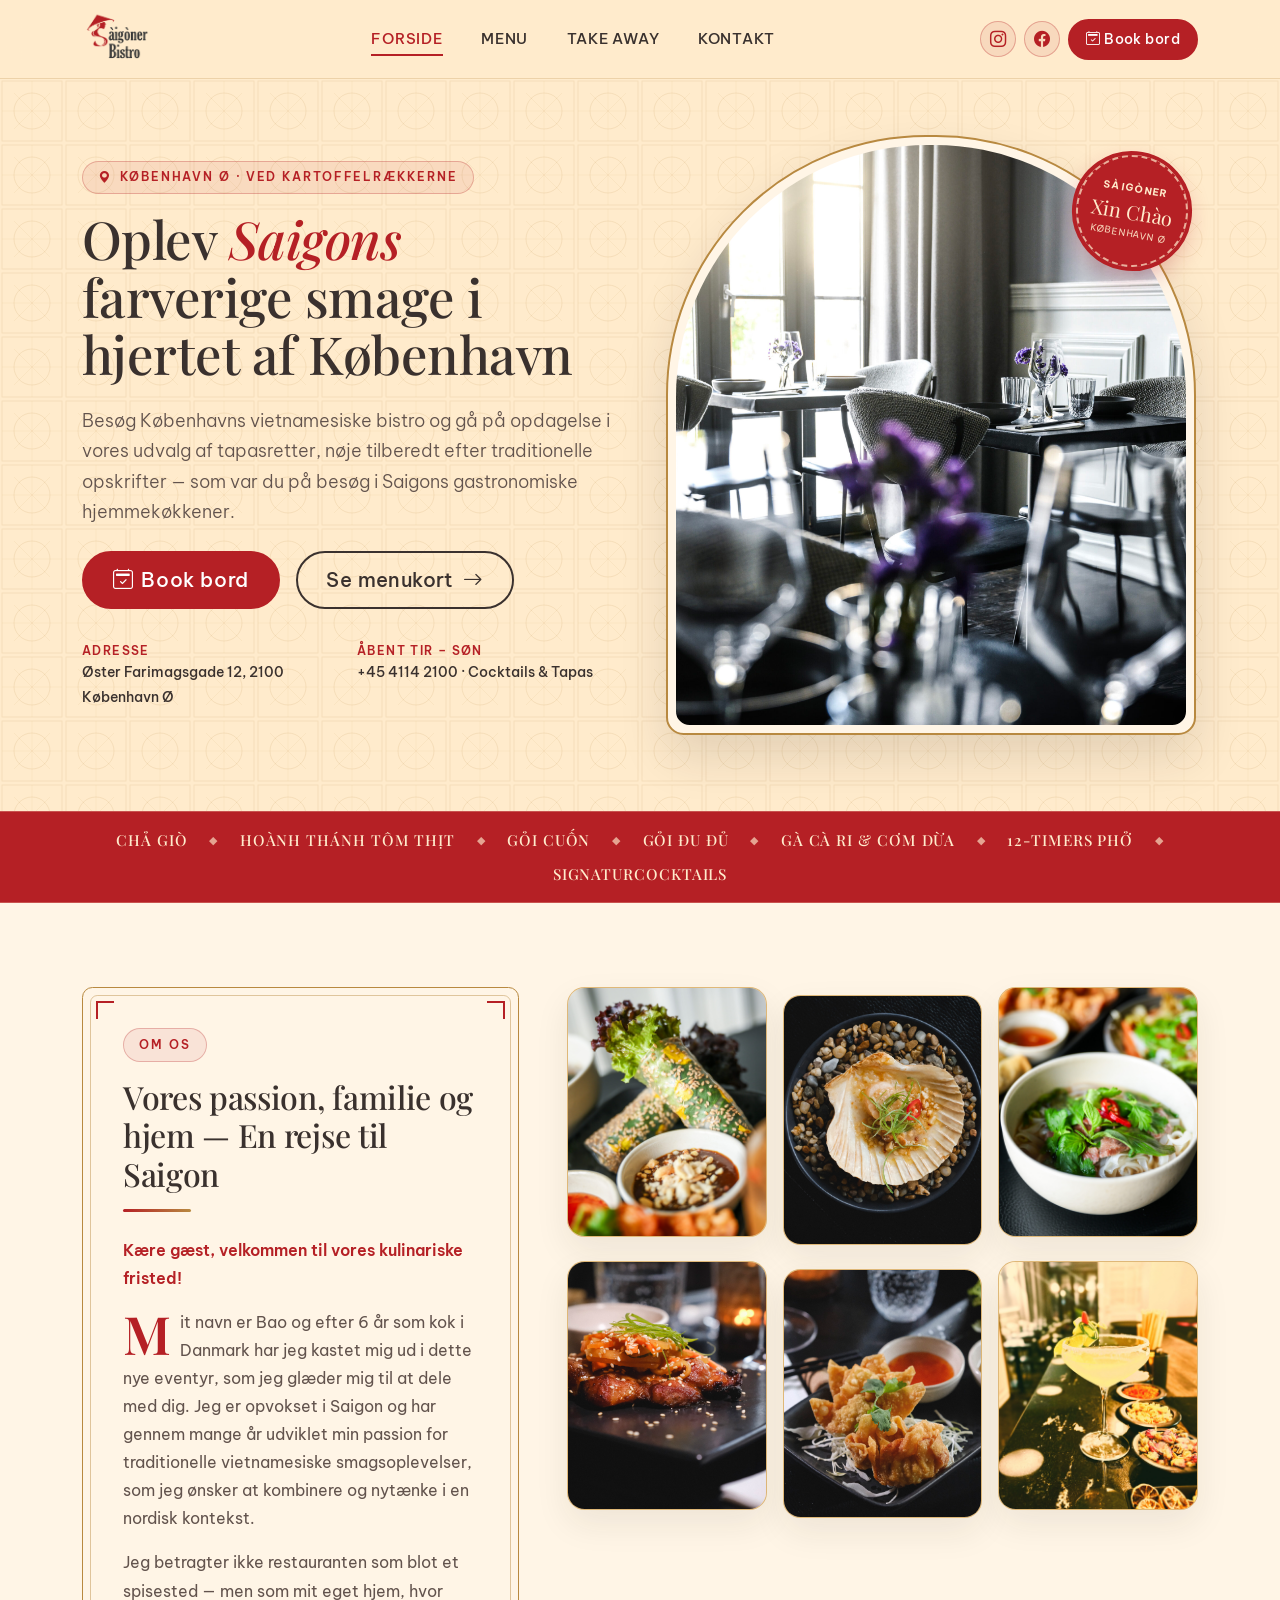
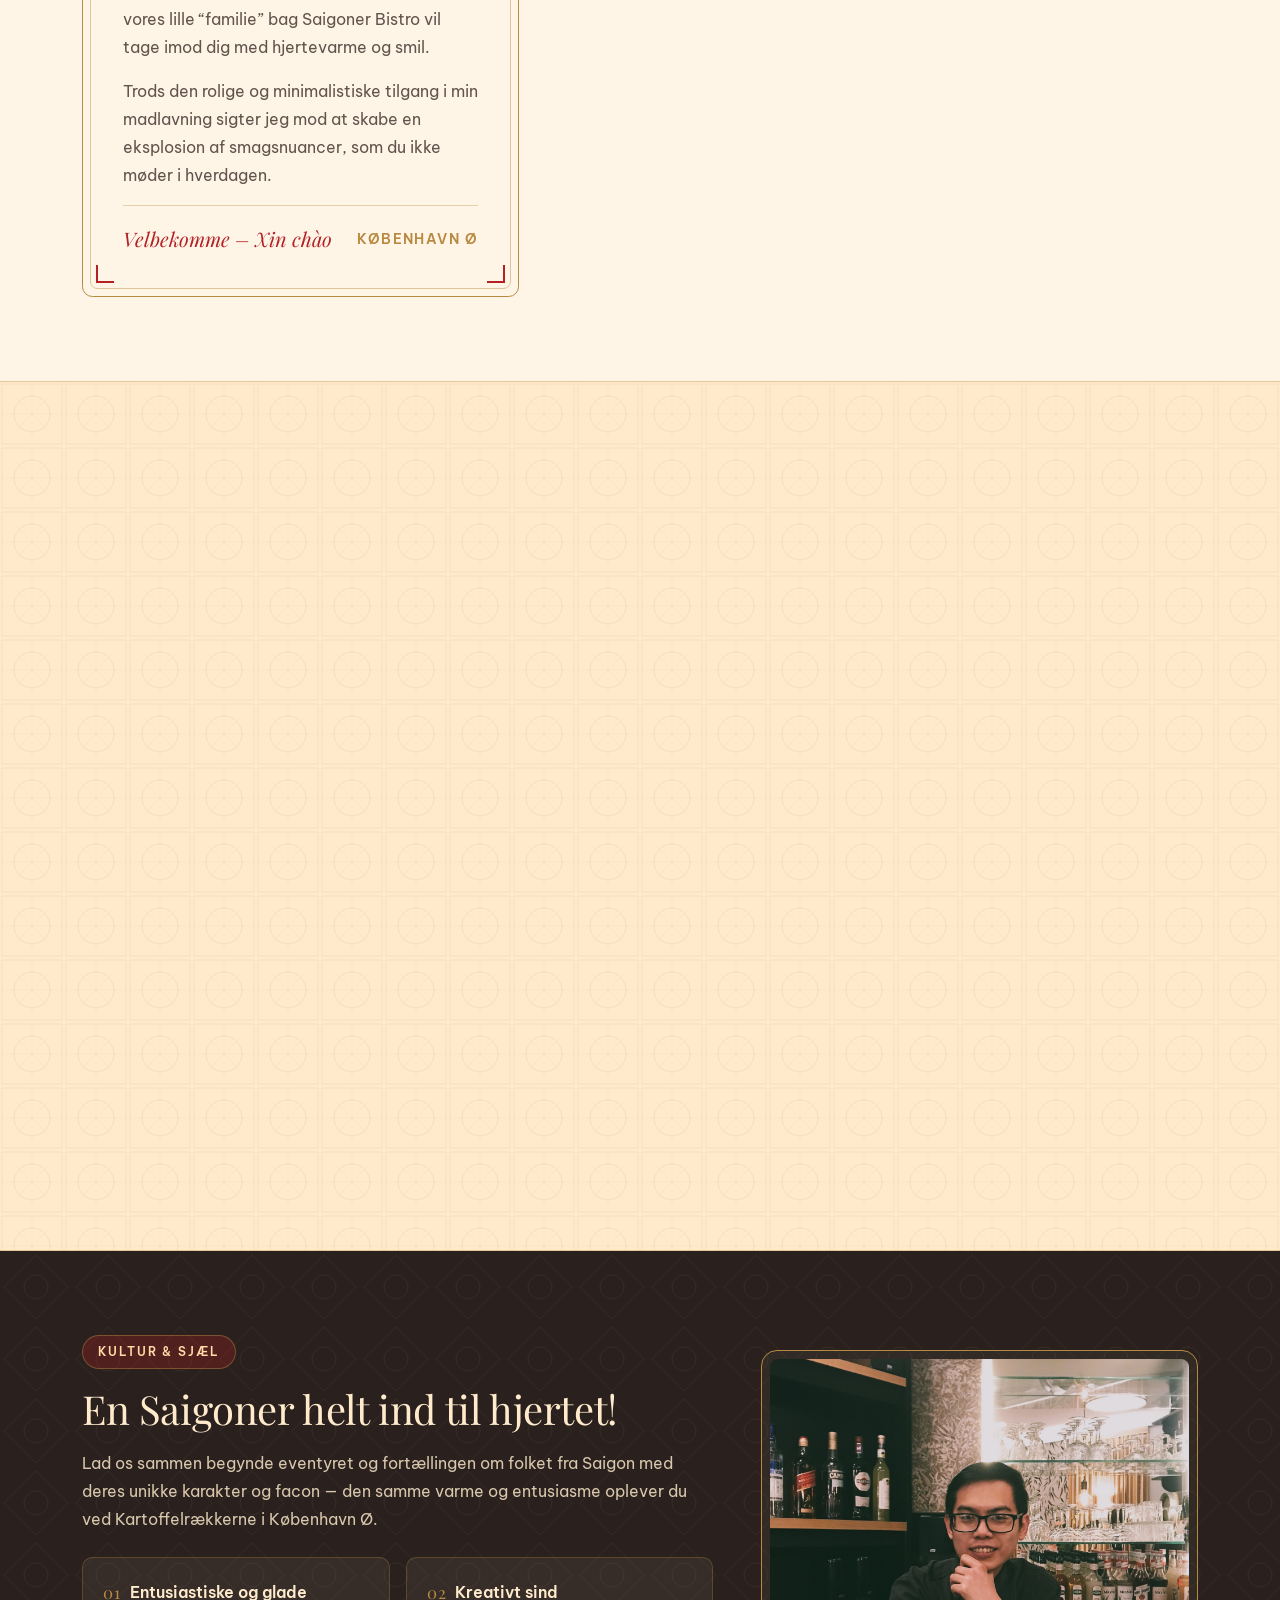
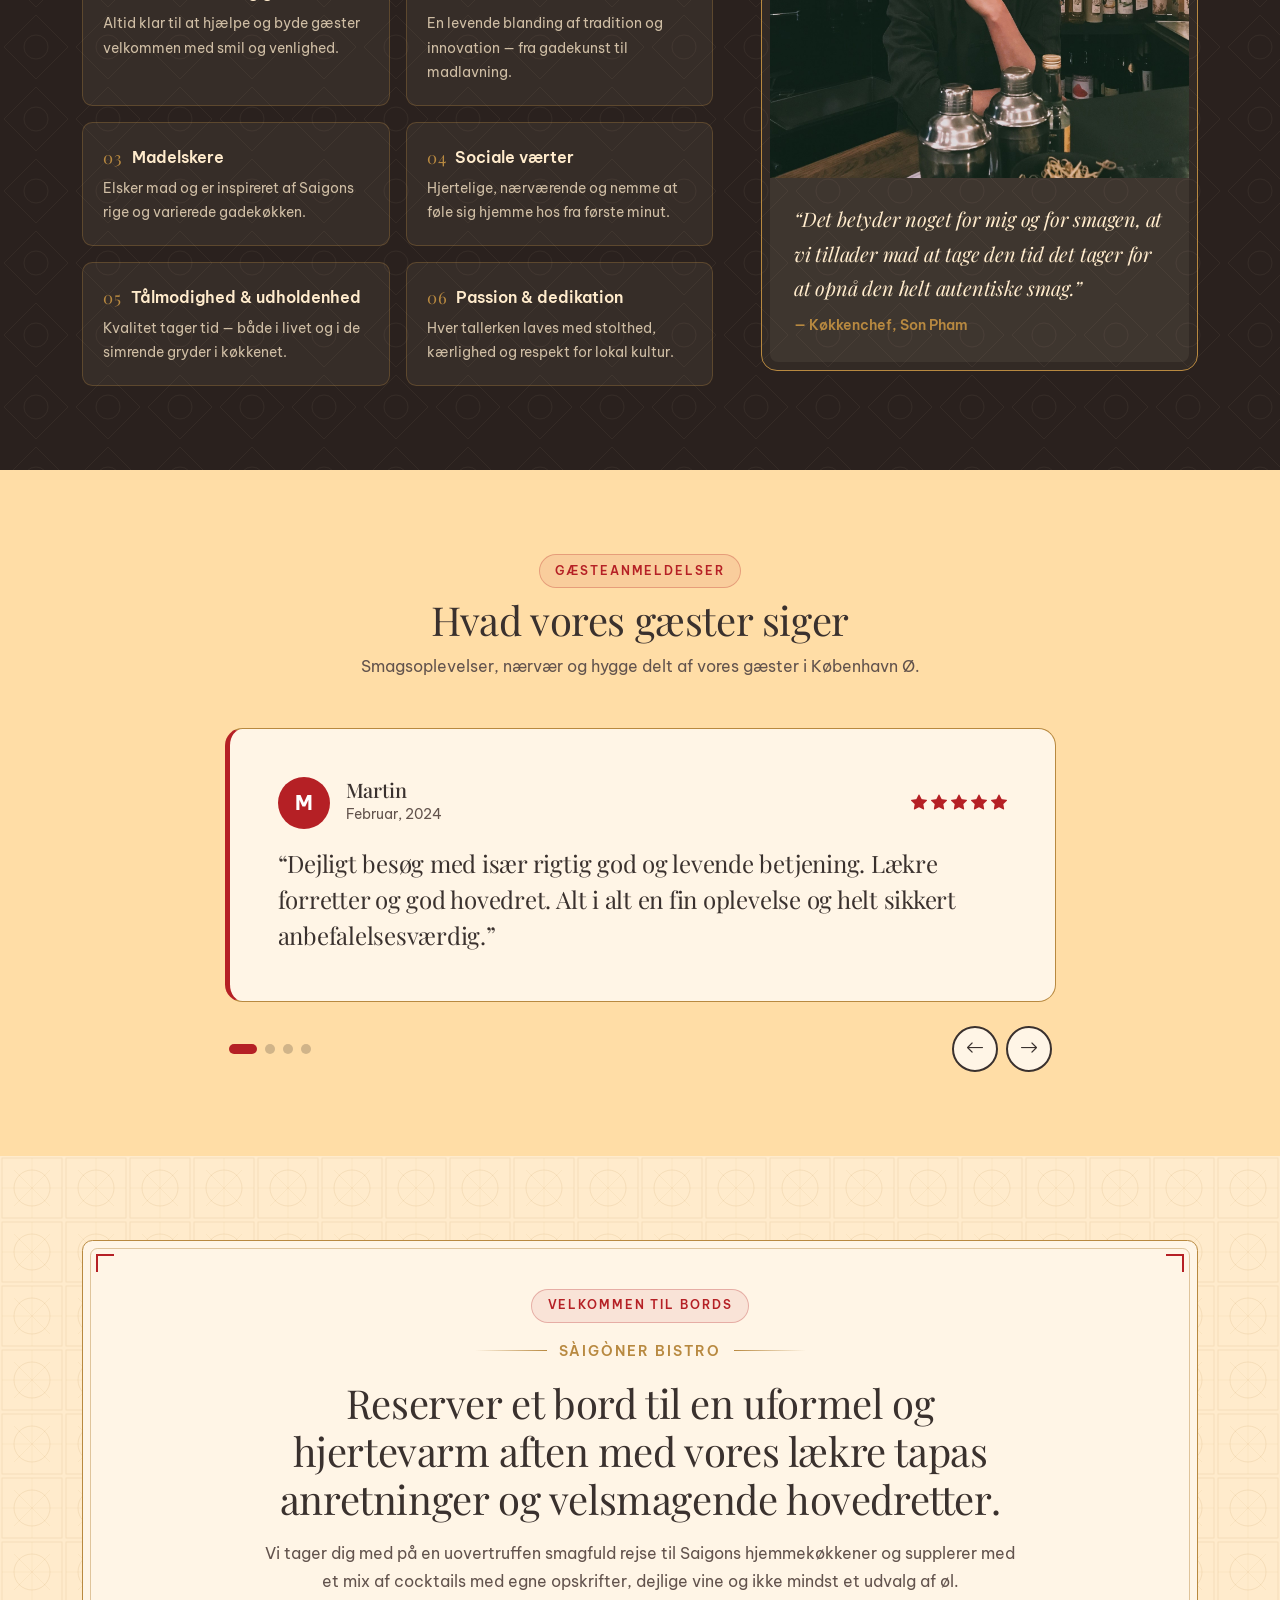
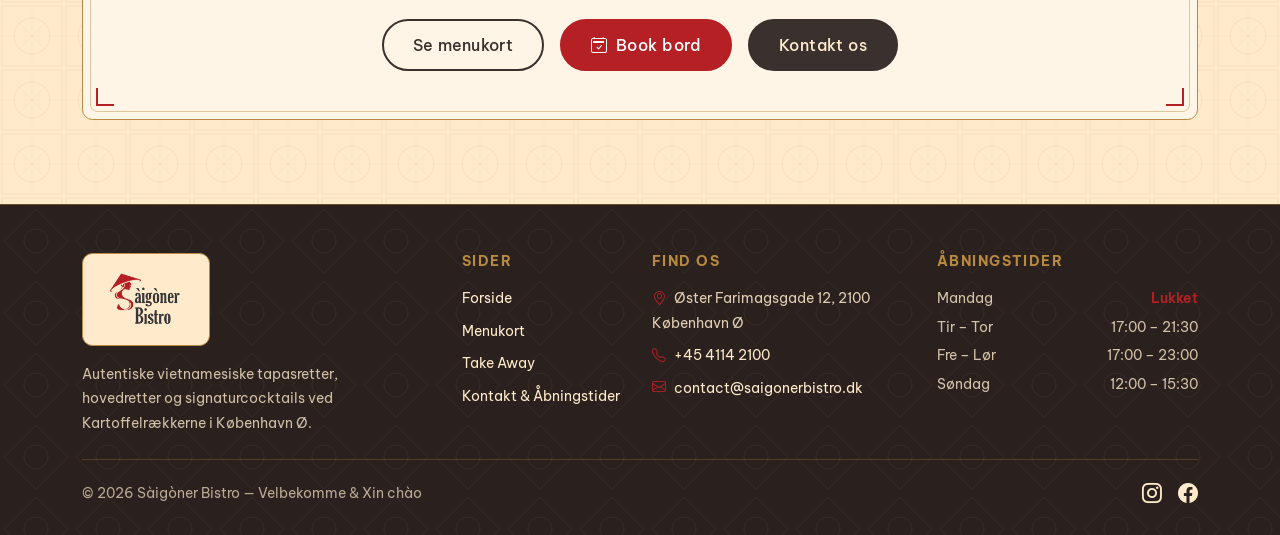
==== commit da347d16: "update template" ====
--- a/index.html
+++ b/index.html
@@ -3,12 +3,15 @@
 <head>
     <meta charset="UTF-8">
     <meta name="viewport" content="width=device-width, initial-scale=1.0">
-    <title>Saigoner Bistro — Oplev Saigons farverige smage i København</title>
+    <title>Saigoner Bistro — Vietnamesisk Restaurant i København Ø</title>
 
     <link rel="icon" href="images/brand/favicon-32.jpg" sizes="32x32">
     <link rel="icon" href="images/brand/favicon-192.jpg" sizes="192x192">
     <link rel="apple-touch-icon" href="images/brand/favicon-192.jpg">
 
+    <link rel="preconnect" href="https://fonts.googleapis.com">
+    <link rel="preconnect" href="https://fonts.gstatic.com" crossorigin>
+    <link href="https://fonts.googleapis.com/css2?family=Be+Vietnam+Pro:ital,wght@0,400;0,500;0,600;0,700;1,400&family=Playfair+Display:ital,wght@0,500;0,600;0,700;1,500&display=swap" rel="stylesheet">
     <link href="https://cdn.jsdelivr.net/npm/bootstrap@5.3.3/dist/css/bootstrap.min.css" rel="stylesheet">
     <link href="https://cdn.jsdelivr.net/npm/bootstrap-icons@1.11.3/font/bootstrap-icons.min.css" rel="stylesheet">
     <link href="css/saigoner.css" rel="stylesheet">
@@ -64,9 +67,9 @@
     <!-- Mobile Offcanvas Drawer -->
     <div class="offcanvas offcanvas-end" tabindex="-1" id="sbMobileNav" aria-labelledby="sbMobileNavLabel"
          style="background-color: var(--sb-bg); color: var(--sb-secondary);">
-        <div class="offcanvas-header border-bottom" style="border-color: var(--sb-border) !important;">
+        <div class="offcanvas-header border-bottom" style="border-color: rgba(184, 137, 64, 0.35) !important;">
             <div class="d-flex align-items-center" id="sbMobileNavLabel">
-                <img src="images/brand/logo-header.png" alt="Saigoner Bistro" style="height: 42px;">
+                <img src="images/brand/logo-header.png" alt="Saigoner Bistro" style="height: 44px;">
             </div>
             <button type="button" class="btn-close shadow-none" data-bs-dismiss="offcanvas" aria-label="Luk menu"></button>
         </div>
@@ -86,14 +89,14 @@
                 </li>
             </ul>
 
-            <div class="pt-4 border-top" style="border-color: var(--sb-border) !important;">
+            <div class="pt-4 border-top" style="border-color: rgba(184, 137, 64, 0.35) !important;">
                 <a href="https://live.tebi.co/ecom/reservations/662376_9d857a9c17abefe701308232e953c8c048909cb44379c7cc7f8ed5cdf0fb355d"
                    target="_blank" rel="noopener noreferrer" class="btn btn-sb-coral w-100 mb-3">
                     <i class="bi bi-calendar2-check me-1"></i> Book bord
                 </a>
-                <div class="small text-muted mb-2" style="color: var(--sb-ink-muted) !important;">
-                    <i class="bi bi-geo-alt text-danger me-1"></i> Øster Farimagsgade 12, 2100 København Ø<br>
-                    <i class="bi bi-telephone text-danger me-1"></i> +45 4114 2100
+                <div class="small mb-2" style="color: var(--sb-ink-muted);">
+                    <i class="bi bi-geo-alt sb-text-crimson me-1"></i> Øster Farimagsgade 12, 2100 København Ø<br>
+                    <i class="bi bi-telephone sb-text-crimson me-1"></i> +45 4114 2100
                 </div>
                 <div class="d-flex gap-2 mt-3">
                     <a href="https://www.instagram.com/@saigonerbistro" target="_blank" rel="noopener noreferrer" class="sb-social-btn" aria-label="Instagram">
@@ -108,28 +111,29 @@
     </div>
 </header>
 
-
     <main class="flex-grow-1">
-            <!-- 1. Editorial Hero -->
-    <section class="sb-hero">
+            <!-- 1. Indochine Editorial Hero -->
+    <section class="sb-hero sb-pattern-tile">
         <div class="container">
             <div class="row align-items-center g-5">
                 <div class="col-lg-6 reveal-up">
-                    <span class="sb-eyebrow mb-3">
-                        <i class="bi bi-geo-alt-fill"></i> København Ø · Ved Kartoffelrækkerne
-                    </span>
+                    <div class="d-inline-flex align-items-center gap-2 mb-3">
+                        <span class="sb-eyebrow">
+                            <i class="bi bi-geo-alt-fill"></i> København Ø · Ved Kartoffelrækkerne
+                        </span>
+                    </div>
+
                     <h1 class="sb-hero-title mb-4">
-                        Oplev Saigons farverige smage i hjertet af København
+                        Oplev <span class="sb-text-crimson fst-italic">Saigons</span> farverige smage i hjertet af København
                     </h1>
-                    <p class="lead mb-4" style="color: var(--sb-ink-muted); font-size: 1.12rem;">
-                        Besøg Københavns vietnamesiske bistro og gå på opdagelse i vores udvalg af tapasretter, der er nøje
-                        udvalgt og tilberedt efter traditionelle opskrifter — som var du på besøg i Saigons gastronomiske
-                        hjemmekøkkener.
+
+                    <p class="lead mb-4" style="color: var(--sb-ink-muted); font-size: 1.1rem;">
+                        Besøg Københavns vietnamesiske bistro og gå på opdagelse i vores udvalg af tapasretter, nøje tilberedt efter traditionelle opskrifter — som var du på besøg i Saigons gastronomiske hjemmekøkkener.
                     </p>
 
                     <div class="d-flex flex-wrap gap-3 mb-4">
                         <a href="https://live.tebi.co/ecom/reservations/662376_9d857a9c17abefe701308232e953c8c048909cb44379c7cc7f8ed5cdf0fb355d"
-                            target="_blank" rel="noopener noreferrer" class="btn btn-sb-coral btn-lg">
+                           target="_blank" rel="noopener noreferrer" class="btn btn-sb-coral btn-lg">
                             <i class="bi bi-calendar2-check me-2"></i>Book bord
                         </a>
                         <a href="menu/index.html" class="btn btn-sb-outline btn-lg">
@@ -137,36 +141,30 @@
                         </a>
                     </div>
 
-                    <div class="d-flex flex-wrap gap-4 pt-3 border-top small"
-                        style="border-color: var(--sb-border) !important;">
-                        <div>
-                            <div class="text-uppercase fw-semibold"
-                                style="font-size: 0.72rem; letter-spacing: 0.1em; color: var(--sb-primary);">Adresse</div>
-                            <div class="fw-medium">Øster Farimagsgade 12, 2100 København Ø</div>
-                        </div>
-                        <div>
-                            <div class="text-uppercase fw-semibold"
-                                style="font-size: 0.72rem; letter-spacing: 0.1em; color: var(--sb-primary);">Telefon</div>
-                            <div class="fw-medium">+45 4114 2100</div>
+                    <div class="row g-3 pt-2">
+                        <div class="col-sm-6">
+                            <div class="text-uppercase fw-semibold" style="font-size: 0.72rem; letter-spacing: 0.12em; color: var(--sb-primary);">Adresse</div>
+                            <div class="fw-medium small">Øster Farimagsgade 12, 2100 København Ø</div>
+                        </div>
+                        <div class="col-sm-6">
+                            <div class="text-uppercase fw-semibold" style="font-size: 0.72rem; letter-spacing: 0.12em; color: var(--sb-primary);">Åbent Tir – Søn</div>
+                            <div class="fw-medium small">+45 4114 2100 · Cocktails &amp; Tapas</div>
                         </div>
                     </div>
                 </div>
 
                 <div class="col-lg-6 reveal-up">
-                    <div class="sb-hero-frame mx-auto" style="max-width: 510px;">
-                        <img src="images/gallery/hero-dish.jpg"
-                            alt="Autentisk vietnamesisk tapas hos Saigoner Bistro">
-                        <div class="sb-hero-float-badge d-flex align-items-center justify-content-between gap-3">
-                            <div>
-                                <div class="small text-uppercase fw-semibold"
-                                    style="color: var(--sb-tertiary); letter-spacing: 0.08em;">Vietnamesisk Tapas &amp;
-                                    Cocktails</div>
-                                <div class="small mb-0">Hjemmelavet fra bunden med friske urter</div>
-                            </div>
-                            <a href="menu/index.html" class="btn btn-sm rounded-pill px-3 fw-medium"
-                                style="background-color: var(--sb-primary); color: #fff; white-space: nowrap;">
-                                Udforsk
-                            </a>
+                    <div class="sb-hero-collage">
+                        <div class="sb-heritage-stamp">
+                            <span class="text-uppercase fw-bold" style="font-size: 0.62rem; letter-spacing: 0.14em;">Sàigòner</span>
+                            <span class="font-display fs-5 lh-1 my-1">Xin Chào</span>
+                            <span class="text-uppercase" style="font-size: 0.58rem; letter-spacing: 0.1em; opacity: 0.9;">København Ø</span>
+                        </div>
+
+                        <div class="sb-hero-arch">
+                            <div class="sb-hero-arch-inner">
+                                <img src="images/gallery/hero-dish.jpg" alt="Autentisk vietnamesisk tapas hos Saigoner Bistro">
+                            </div>
                         </div>
                     </div>
                 </div>
@@ -174,59 +172,74 @@
         </div>
     </section>
 
-    <!-- 2. About Us + Curated Photo Grid -->
-    <section class="sb-section sb-section-soft border-top border-bottom" style="border-color: var(--sb-border) !important;">
+    <!-- Heritage Saigon Culinary Strip -->
+    <div class="sb-ticker">
+        <div class="container">
+            <div class="sb-ticker-track">
+                <span class="sb-ticker-item">Chả giò <span class="sb-ticker-diamond" aria-hidden="true">◆</span></span>
+                <span class="sb-ticker-item">Hoành thánh tôm thịt <span class="sb-ticker-diamond" aria-hidden="true">◆</span></span>
+                <span class="sb-ticker-item">Gỏi cuốn <span class="sb-ticker-diamond" aria-hidden="true">◆</span></span>
+                <span class="sb-ticker-item">Gỏi đu đủ <span class="sb-ticker-diamond" aria-hidden="true">◆</span></span>
+                <span class="sb-ticker-item">Gà cà ri &amp; Cơm dừa <span class="sb-ticker-diamond" aria-hidden="true">◆</span></span>
+                <span class="sb-ticker-item">12-timers Phở <span class="sb-ticker-diamond" aria-hidden="true">◆</span></span>
+                <span class="sb-ticker-item">Signaturcocktails</span>
+            </div>
+        </div>
+    </div>
+
+    <!-- 2. Heritage Story + Staggered Saigon Gallery -->
+    <section class="sb-section sb-section-soft">
         <div class="container">
             <div class="row g-5 align-items-start">
                 <div class="col-lg-5 reveal-up">
-                    <span class="sb-eyebrow mb-3">Om os</span>
-                    <h2 class="display-6 mb-3">Vores passion, familie og hjem - En rejse til Saigon og tilbage igen</h2>
-                    <div class="sb-divider mb-4"></div>
-
-                    <p class="fw-medium mb-3" style="color: var(--sb-primary);">Kære gæst, velkommen til vores kulinariske
-                        fristed!</p>
-
-                    <p style="color: var(--sb-ink-muted);">
-                        Mit navn er Bao og efter 6 år som kok i Danmark har jeg kastet mig ud i dette nye eventyr, som jeg
-                        glæder mig til at dele med dig. Jeg er opvokset i Saigon og har gennem mange år udviklet min passion
-                        for traditionelle vietnamesiske smagsoplevelser, som jeg ønsker at kombinere og nytænke i en nordisk
-                        kontekst.
-                    </p>
-                    <p style="color: var(--sb-ink-muted);">
-                        Jeg er begejstret for at tage dig med på denne rejse og byde dig velkommen i vores restaurant, som
-                        jeg ikke kun betragter som et spisested - men som mit eget hjem, hvor vores lille “familie” - teamet
-                        og sjælen bag Saigoner Bistro - vil tage imod dig med hjertevarme og smil.
-                    </p>
-                    <p style="color: var(--sb-ink-muted);">
-                        Hvert måltid fortæller en historie om kærlighed til det autentiske vietnamesiske køkken. Trods den
-                        rolige og minimalistiske tilgang i min madlavning sigter jeg mod at skabe en eksplosion af
-                        smagsnuancer, som du ikke møder i hverdagen.
-                    </p>
-                    <p class="mb-0 fw-medium">
-                        Velbekomme - Xin chào
-                    </p>
+                    <div class="sb-menu-frame">
+                        <span class="sb-corner sb-corner--tl"></span>
+                        <span class="sb-corner sb-corner--tr"></span>
+                        <span class="sb-corner sb-corner--bl"></span>
+                        <span class="sb-corner sb-corner--br"></span>
+
+                        <span class="sb-eyebrow mb-3">Om os</span>
+                        <h2 class="h2 mb-3">Vores passion, familie og hjem — En rejse til Saigon</h2>
+                        <div class="sb-divider mb-4"></div>
+
+                        <p class="fw-semibold mb-3 sb-text-crimson">Kære gæst, velkommen til vores kulinariske fristed!</p>
+
+                        <p class="sb-dropcap" style="color: var(--sb-ink-muted);">
+                            Mit navn er Bao og efter 6 år som kok i Danmark har jeg kastet mig ud i dette nye eventyr, som jeg glæder mig til at dele med dig. Jeg er opvokset i Saigon og har gennem mange år udviklet min passion for traditionelle vietnamesiske smagsoplevelser, som jeg ønsker at kombinere og nytænke i en nordisk kontekst.
+                        </p>
+                        <p style="color: var(--sb-ink-muted);">
+                            Jeg betragter ikke restauranten som blot et spisested — men som mit eget hjem, hvor vores lille “familie” bag Saigoner Bistro vil tage imod dig med hjertevarme og smil.
+                        </p>
+                        <p style="color: var(--sb-ink-muted);">
+                            Trods den rolige og minimalistiske tilgang i min madlavning sigter jeg mod at skabe en eksplosion af smagsnuancer, som du ikke møder i hverdagen.
+                        </p>
+
+                        <div class="pt-3 mt-3 border-top d-flex align-items-center justify-content-between"
+                             style="border-color: var(--sb-gold-soft) !important;">
+                            <span class="font-display fst-italic fs-5 sb-text-crimson">Velbekomme – Xin chào</span>
+                            <span class="small text-uppercase fw-semibold" style="letter-spacing: 0.1em; color: var(--sb-gold);">København Ø</span>
+                        </div>
+                    </div>
                 </div>
 
                 <div class="col-lg-7 reveal-up">
                     <div class="row g-3">
                         <div class="col-6 col-md-4">
                             <div class="sb-photo-tile" style="aspect-ratio: 4/5;"
-                                data-lightbox-src="images/gallery/dish-01.jpg"
-                                data-lightbox-caption="Saigoner Bistro — Tapas &amp; friske smage">
-                                <img src="images/gallery/dish-01.jpg"
-                                    alt="Vietnamesisk ret hos Saigoner Bistro" loading="lazy">
+                                 data-lightbox-src="images/gallery/dish-01.jpg"
+                                 data-lightbox-caption="Saigoner Bistro — Tapas &amp; friske smage">
+                                <img src="images/gallery/dish-01.jpg" alt="Vietnamesisk ret hos Saigoner Bistro" loading="lazy">
                                 <div class="sb-photo-tile-overlay">
                                     <span class="small fw-medium">Se billede</span>
                                     <i class="bi bi-arrows-fullscreen"></i>
                                 </div>
                             </div>
                         </div>
-                        <div class="col-6 col-md-4">
+                        <div class="col-6 col-md-4 mt-md-4">
                             <div class="sb-photo-tile" style="aspect-ratio: 4/5;"
-                                data-lightbox-src="images/gallery/dish-02.jpg"
-                                data-lightbox-caption="Saigoner Bistro — Håndlavede specialiteter">
-                                <img src="images/gallery/dish-02.jpg"
-                                    alt="Vietnamesisk ret hos Saigoner Bistro" loading="lazy">
+                                 data-lightbox-src="images/gallery/dish-02.jpg"
+                                 data-lightbox-caption="Saigoner Bistro — Håndlavede specialiteter">
+                                <img src="images/gallery/dish-02.jpg" alt="Vietnamesisk ret hos Saigoner Bistro" loading="lazy">
                                 <div class="sb-photo-tile-overlay">
                                     <span class="small fw-medium">Se billede</span>
                                     <i class="bi bi-arrows-fullscreen"></i>
@@ -235,10 +248,9 @@
                         </div>
                         <div class="col-6 col-md-4">
                             <div class="sb-photo-tile" style="aspect-ratio: 4/5;"
-                                data-lightbox-src="images/gallery/dish-03.jpg"
-                                data-lightbox-caption="Saigoner Bistro — Deling ved bordet">
-                                <img src="images/gallery/dish-03.jpg"
-                                    alt="Vietnamesisk ret hos Saigoner Bistro" loading="lazy">
+                                 data-lightbox-src="images/gallery/dish-03.jpg"
+                                 data-lightbox-caption="Saigoner Bistro — Deling ved bordet">
+                                <img src="images/gallery/dish-03.jpg" alt="Vietnamesisk ret hos Saigoner Bistro" loading="lazy">
                                 <div class="sb-photo-tile-overlay">
                                     <span class="small fw-medium">Se billede</span>
                                     <i class="bi bi-arrows-fullscreen"></i>
@@ -247,22 +259,20 @@
                         </div>
                         <div class="col-6 col-md-4">
                             <div class="sb-photo-tile" style="aspect-ratio: 4/5;"
-                                data-lightbox-src="images/gallery/dish-04.jpg"
-                                data-lightbox-caption="Saigoner Bistro — Smag af Saigon">
-                                <img src="images/gallery/dish-04.jpg"
-                                    alt="Vietnamesisk ret hos Saigoner Bistro" loading="lazy">
+                                 data-lightbox-src="images/gallery/dish-04.jpg"
+                                 data-lightbox-caption="Saigoner Bistro — Smag af Saigon">
+                                <img src="images/gallery/dish-04.jpg" alt="Vietnamesisk ret hos Saigoner Bistro" loading="lazy">
                                 <div class="sb-photo-tile-overlay">
                                     <span class="small fw-medium">Se billede</span>
                                     <i class="bi bi-arrows-fullscreen"></i>
                                 </div>
                             </div>
                         </div>
-                        <div class="col-6 col-md-4">
+                        <div class="col-6 col-md-4 mt-md-4">
                             <div class="sb-photo-tile" style="aspect-ratio: 4/5;"
-                                data-lightbox-src="images/gallery/dish-05.jpg"
-                                data-lightbox-caption="Saigoner Bistro — Friske råvarer">
-                                <img src="images/gallery/dish-05.jpg"
-                                    alt="Vietnamesisk ret hos Saigoner Bistro" loading="lazy">
+                                 data-lightbox-src="images/gallery/dish-05.jpg"
+                                 data-lightbox-caption="Saigoner Bistro — Friske råvarer">
+                                <img src="images/gallery/dish-05.jpg" alt="Vietnamesisk ret hos Saigoner Bistro" loading="lazy">
                                 <div class="sb-photo-tile-overlay">
                                     <span class="small fw-medium">Se billede</span>
                                     <i class="bi bi-arrows-fullscreen"></i>
@@ -271,10 +281,9 @@
                         </div>
                         <div class="col-6 col-md-4">
                             <div class="sb-photo-tile" style="aspect-ratio: 4/5;"
-                                data-lightbox-src="images/gallery/dish-06.jpg"
-                                data-lightbox-caption="Saigoner Bistro — Cocktails &amp; mad i balance">
-                                <img src="images/gallery/dish-06.jpg"
-                                    alt="Cocktails og mad hos Saigoner Bistro" loading="lazy">
+                                 data-lightbox-src="images/gallery/dish-08.jpg"
+                                 data-lightbox-caption="Saigoner Bistro — Stemning i bistroen">
+                                <img src="images/gallery/dish-08.jpg" alt="Stemning hos Saigoner Bistro" loading="lazy">
                                 <div class="sb-photo-tile-overlay">
                                     <span class="small fw-medium">Se billede</span>
                                     <i class="bi bi-arrows-fullscreen"></i>
@@ -282,31 +291,95 @@
                             </div>
                         </div>
                     </div>
+                </div>
+            </div>
+        </div>
+    </section>
+
+    <!-- 3. Signature Tasting Menu Highlight (aligned with physical menu card) -->
+    <section class="sb-section sb-pattern-tile border-top border-bottom" style="border-color: var(--sb-gold-soft) !important;">
+        <div class="container">
+            <div class="row g-5 align-items-center">
+                <div class="col-lg-5 reveal-up">
+                    <div class="sb-photo-tile" style="aspect-ratio: 16/11;"
+                         data-lightbox-src="images/gallery/bistro-wide.jpg"
+                         data-lightbox-caption="Saigoner Bistro — Vores bistro på Øster Farimagsgade">
+                        <img src="images/gallery/bistro-wide.jpg" alt="Saigoner Bistro indretning" loading="lazy">
+                        <div class="sb-photo-tile-overlay">
+                            <span class="small fw-medium">Stemningen i bistroen</span>
+                            <i class="bi bi-arrows-fullscreen"></i>
+                        </div>
+                    </div>
 
                     <div class="row g-3 mt-1">
-                        <div class="col-md-6">
-                            <div class="sb-photo-tile" style="aspect-ratio: 16/10;"
-                                data-lightbox-src="images/gallery/dish-07.jpg"
-                                data-lightbox-caption="Saigoner Bistro — Servering med varme">
-                                <img src="images/gallery/dish-07.jpg" alt="Servering hos Saigoner Bistro"
-                                    loading="lazy">
-                                <div class="sb-photo-tile-overlay">
-                                    <span class="small fw-medium">Se billede</span>
-                                    <i class="bi bi-arrows-fullscreen"></i>
-                                </div>
-                            </div>
-                        </div>
-                        <div class="col-md-6">
-                            <div class="sb-photo-tile" style="aspect-ratio: 16/10;"
-                                data-lightbox-src="images/gallery/dish-08.jpg"
-                                data-lightbox-caption="Saigoner Bistro — Stemning i bistroen">
-                                <img src="images/gallery/dish-08.jpg" alt="Stemning hos Saigoner Bistro"
-                                    loading="lazy">
-                                <div class="sb-photo-tile-overlay">
-                                    <span class="small fw-medium">Se billede</span>
-                                    <i class="bi bi-arrows-fullscreen"></i>
-                                </div>
-                            </div>
+                        <div class="col-6">
+                            <div class="sb-photo-tile" style="aspect-ratio: 4/3;"
+                                 data-lightbox-src="images/gallery/dish-07.jpg"
+                                 data-lightbox-caption="Saigoner Bistro — Tapasretter">
+                                <img src="images/gallery/dish-07.jpg" alt="Tapas hos Saigoner Bistro" loading="lazy">
+                            </div>
+                        </div>
+                        <div class="col-6">
+                            <div class="sb-photo-tile" style="aspect-ratio: 4/3;"
+                                 data-lightbox-src="images/gallery/dish-10.jpg"
+                                 data-lightbox-caption="Saigoner Bistro — Gæstfri aften">
+                                <img src="images/gallery/dish-10.jpg" alt="Retter hos Saigoner Bistro" loading="lazy">
+                            </div>
+                        </div>
+                    </div>
+                </div>
+
+                <div class="col-lg-7 reveal-up">
+                    <div class="sb-menu-frame">
+                        <span class="sb-corner sb-corner--tl"></span>
+                        <span class="sb-corner sb-corner--tr"></span>
+                        <span class="sb-corner sb-corner--bl"></span>
+                        <span class="sb-corner sb-corner--br"></span>
+
+                        <div class="d-flex flex-wrap justify-content-between align-items-center gap-2 mb-2">
+                            <span class="sb-eyebrow">Udpluk fra køkkenet</span>
+                            <span class="font-display fw-semibold sb-text-crimson">Tasting Menu · 495,-</span>
+                        </div>
+                        <h2 class="h2 mb-3">Fra gadekøkkenet i Saigon til bordet i Østerbro</h2>
+
+                        <div class="mb-4">
+                            <div class="sb-dish-row">
+                                <div>
+                                    <div class="fw-semibold font-serif fs-5">Chả giò &amp; Hoành thánh tôm thịt</div>
+                                    <div class="small" style="color: var(--sb-ink-muted);">Sprøde forårsruller og wontons med rejer, svinekød, hvidløg og østerssauce</div>
+                                </div>
+                                <span class="small text-uppercase fw-semibold sb-text-crimson text-nowrap">Snack Plate</span>
+                            </div>
+                            <div class="sb-dish-row">
+                                <div>
+                                    <div class="fw-semibold font-serif fs-5">Gỏi cuốn &amp; Gỏi đu đủ</div>
+                                    <div class="small" style="color: var(--sb-ink-muted);">Friske sommerruller med avocado og tofu samt krydret grøn papaya-salat med rejer</div>
+                                </div>
+                                <span class="small text-uppercase fw-semibold sb-text-crimson text-nowrap">Frisk &amp; Sprød</span>
+                            </div>
+                            <div class="sb-dish-row">
+                                <div>
+                                    <div class="fw-semibold font-serif fs-5">Gà cà ri &amp; Cơm dừa</div>
+                                    <div class="small" style="color: var(--sb-ink-muted);">Cremet kokoskarry med citrongræs, serveret med duftende kokosris</div>
+                                </div>
+                                <span class="small text-uppercase fw-semibold sb-text-crimson text-nowrap">Hovedret</span>
+                            </div>
+                            <div class="sb-dish-row">
+                                <div>
+                                    <div class="fw-semibold font-serif fs-5">Signaturcocktails &amp; Vinmenu</div>
+                                    <div class="small" style="color: var(--sb-ink-muted);">Egne cocktailopskrifter og udvalgte vine (3 glas 295,- / 4 glas 375,-)</div>
+                                </div>
+                                <span class="small text-uppercase fw-semibold sb-text-crimson text-nowrap">Bar &amp; Vin</span>
+                            </div>
+                        </div>
+
+                        <div class="d-flex flex-wrap gap-3">
+                            <a href="menu/index.html" class="btn btn-sb-coral">
+                                Se hele menukortet <i class="bi bi-arrow-right ms-1"></i>
+                            </a>
+                            <a href="take-away/index.html" class="btn btn-sb-outline">
+                                Bestil Take Away
+                            </a>
                         </div>
                     </div>
                 </div>
@@ -314,102 +387,89 @@
         </div>
     </section>
 
-    <!-- 3. Saigoner Spirit & Chef Son Pham -->
-    <section class="sb-section sb-section-dark">
+    <!-- 4. Saigoner Spirit & Chef Son Pham -->
+    <section class="sb-section sb-section-dark sb-pattern-dark">
         <div class="container">
             <div class="row g-5 align-items-center">
                 <div class="col-lg-7 reveal-up">
-                    <span class="sb-eyebrow mb-3" style="background-color: rgba(242,65,57,0.18); color: #ffdda6;">
+                    <span class="sb-eyebrow mb-3" style="background-color: rgba(181,32,37,0.28); border-color: rgba(184,137,64,0.45); color: #ffdda6;">
                         Kultur &amp; Sjæl
                     </span>
-                    <h2 class="display-6 mb-3">En Saigoner helt ind til hjertet!</h2>
+                    <h2 class="display-6 mb-3 font-display">En Saigoner helt ind til hjertet!</h2>
                     <p class="mb-4" style="color: rgba(255, 235, 204, 0.82);">
-                        Lad os sammen begynde eventyret og fortællingen om folket fra Saigon med deres unikke karakter og
-                        facon — den samme varme og entusiasme oplever du ved Kartoffelrækkerne i København Ø.
+                        Lad os sammen begynde eventyret og fortællingen om folket fra Saigon med deres unikke karakter og facon — den samme varme og entusiasme oplever du ved Kartoffelrækkerne i København Ø.
                     </p>
 
                     <div class="row g-3">
                                                                             <div class="col-sm-6">
                                 <div class="sb-trait-card">
                                     <div class="d-flex align-items-center gap-2 mb-1">
-                                        <i class="bi bi-emoji-smile sb-trait-icon"></i>
-                                        <h6 class="mb-0 fw-semibold" style="color: var(--sb-bg);">Entusiastiske og glade
-                                        </h6>
-                                    </div>
-                                    <p class="small mb-0" style="color: rgba(255, 235, 204, 0.76);">Altid klar til at hjælpe og byde gæster velkommen med smil og venlighed.
-                                    </p>
+                                        <span class="sb-trait-num">01</span>
+                                        <h6 class="mb-0 fw-semibold" style="color: var(--sb-bg);">Entusiastiske og glade</h6>
+                                    </div>
+                                    <p class="small mb-0" style="color: rgba(255, 235, 204, 0.76);">Altid klar til at hjælpe og byde gæster velkommen med smil og venlighed.</p>
                                 </div>
                             </div>
                                                     <div class="col-sm-6">
                                 <div class="sb-trait-card">
                                     <div class="d-flex align-items-center gap-2 mb-1">
-                                        <i class="bi bi-stars sb-trait-icon"></i>
-                                        <h6 class="mb-0 fw-semibold" style="color: var(--sb-bg);">Kreativt sind
-                                        </h6>
-                                    </div>
-                                    <p class="small mb-0" style="color: rgba(255, 235, 204, 0.76);">En levende blanding af tradition og innovation — fra gadekunst til madlavning.
-                                    </p>
+                                        <span class="sb-trait-num">02</span>
+                                        <h6 class="mb-0 fw-semibold" style="color: var(--sb-bg);">Kreativt sind</h6>
+                                    </div>
+                                    <p class="small mb-0" style="color: rgba(255, 235, 204, 0.76);">En levende blanding af tradition og innovation — fra gadekunst til madlavning.</p>
                                 </div>
                             </div>
                                                     <div class="col-sm-6">
                                 <div class="sb-trait-card">
                                     <div class="d-flex align-items-center gap-2 mb-1">
-                                        <i class="bi bi-fire sb-trait-icon"></i>
-                                        <h6 class="mb-0 fw-semibold" style="color: var(--sb-bg);">Madelskere
-                                        </h6>
-                                    </div>
-                                    <p class="small mb-0" style="color: rgba(255, 235, 204, 0.76);">Elsker mad og er inspireret af Saigons rige og varierede gadekøkken.
-                                    </p>
+                                        <span class="sb-trait-num">03</span>
+                                        <h6 class="mb-0 fw-semibold" style="color: var(--sb-bg);">Madelskere</h6>
+                                    </div>
+                                    <p class="small mb-0" style="color: rgba(255, 235, 204, 0.76);">Elsker mad og er inspireret af Saigons rige og varierede gadekøkken.</p>
                                 </div>
                             </div>
                                                     <div class="col-sm-6">
                                 <div class="sb-trait-card">
                                     <div class="d-flex align-items-center gap-2 mb-1">
-                                        <i class="bi bi-people sb-trait-icon"></i>
-                                        <h6 class="mb-0 fw-semibold" style="color: var(--sb-bg);">Sociale værter
-                                        </h6>
-                                    </div>
-                                    <p class="small mb-0" style="color: rgba(255, 235, 204, 0.76);">Hjertelige, nærværende og nemme at føle sig hjemme hos fra første minut.
-                                    </p>
+                                        <span class="sb-trait-num">04</span>
+                                        <h6 class="mb-0 fw-semibold" style="color: var(--sb-bg);">Sociale værter</h6>
+                                    </div>
+                                    <p class="small mb-0" style="color: rgba(255, 235, 204, 0.76);">Hjertelige, nærværende og nemme at føle sig hjemme hos fra første minut.</p>
                                 </div>
                             </div>
                                                     <div class="col-sm-6">
                                 <div class="sb-trait-card">
                                     <div class="d-flex align-items-center gap-2 mb-1">
-                                        <i class="bi bi-heart-pulse sb-trait-icon"></i>
-                                        <h6 class="mb-0 fw-semibold" style="color: var(--sb-bg);">Tålmodighed &amp; udholdenhed
-                                        </h6>
-                                    </div>
-                                    <p class="small mb-0" style="color: rgba(255, 235, 204, 0.76);">Kvalitet tager tid — både i livet og i de simrende gryder i køkkenet.
-                                    </p>
+                                        <span class="sb-trait-num">05</span>
+                                        <h6 class="mb-0 fw-semibold" style="color: var(--sb-bg);">Tålmodighed &amp; udholdenhed</h6>
+                                    </div>
+                                    <p class="small mb-0" style="color: rgba(255, 235, 204, 0.76);">Kvalitet tager tid — både i livet og i de simrende gryder i køkkenet.</p>
                                 </div>
                             </div>
                                                     <div class="col-sm-6">
                                 <div class="sb-trait-card">
                                     <div class="d-flex align-items-center gap-2 mb-1">
-                                        <i class="bi bi-award sb-trait-icon"></i>
-                                        <h6 class="mb-0 fw-semibold" style="color: var(--sb-bg);">Passion &amp; dedikation
-                                        </h6>
-                                    </div>
-                                    <p class="small mb-0" style="color: rgba(255, 235, 204, 0.76);">Hver tallerken laves med stolthed, kærlighed og respekt for lokal kultur.
-                                    </p>
+                                        <span class="sb-trait-num">06</span>
+                                        <h6 class="mb-0 fw-semibold" style="color: var(--sb-bg);">Passion &amp; dedikation</h6>
+                                    </div>
+                                    <p class="small mb-0" style="color: rgba(255, 235, 204, 0.76);">Hver tallerken laves med stolthed, kærlighed og respekt for lokal kultur.</p>
                                 </div>
                             </div>
                                             </div>
                 </div>
 
                 <div class="col-lg-5 reveal-up">
-                    <div class="rounded-4 overflow-hidden shadow-lg border"
-                        style="border-color: rgba(255,235,204,0.16) !important; background: rgba(255,235,204,0.05);">
-                        <img src="images/gallery/chef-son-pham.jpg" alt="Køkkenchef Son Pham"
-                            class="w-100" style="aspect-ratio: 1/1; object-fit: cover;">
-                        <div class="p-4">
-                            <blockquote class="mb-2 fst-italic" style="color: var(--sb-bg);">
-                                “Det betyder noget for mig og for smagen, at vi tillader mad at tage den tid det tager for
-                                at opnå den helt autentiske smag.”
-                            </blockquote>
-                            <div class="small fw-semibold" style="color: var(--sb-primary);">
-                                — Køkkenchef, Son Pham
+                    <div class="p-2 rounded-4 border" style="border-color: var(--sb-gold) !important; background: rgba(255,235,204,0.04);">
+                        <div class="rounded-3 overflow-hidden" style="background: rgba(255,235,204,0.06);">
+                            <img src="images/gallery/chef-son-pham.jpg" alt="Køkkenchef Son Pham"
+                                 class="w-100" style="aspect-ratio: 1/1; object-fit: cover;">
+                            <div class="p-4">
+                                <blockquote class="mb-2 fst-italic font-serif fs-5" style="color: var(--sb-bg);">
+                                    “Det betyder noget for mig og for smagen, at vi tillader mad at tage den tid det tager for at opnå den helt autentiske smag.”
+                                </blockquote>
+                                <div class="small fw-semibold" style="color: var(--sb-gold);">
+                                    — Køkkenchef, Son Pham
+                                </div>
                             </div>
                         </div>
                     </div>
@@ -418,14 +478,13 @@
         </div>
     </section>
 
-    <!-- 4. Guest Reviews -->
+    <!-- 5. Guest Reviews Carousel -->
     <section class="sb-section sb-section-alt">
         <div class="container">
             <div class="text-center mx-auto mb-5 reveal-up" style="max-width: 640px;">
                 <span class="sb-eyebrow mb-2">Gæsteanmeldelser</span>
-                <h2 class="display-6 mb-2">Hvad vores gæster siger</h2>
-                <p class="mb-0" style="color: var(--sb-ink-muted);">Smagsoplevelser, nærvær og hygge delt af vores
-                    gæster i København Ø.</p>
+                <h2 class="display-6 mb-2 font-display">Hvad vores gæster siger</h2>
+                <p class="mb-0" style="color: var(--sb-ink-muted);">Smagsoplevelser, nærvær og hygge delt af vores gæster i København Ø.</p>
             </div>
 
             
@@ -434,22 +493,19 @@
                     <div id="sbReviewsCarousel" class="carousel slide" data-bs-ride="false">
                         <div class="carousel-inner">
                                                             <div class="carousel-item active">
-                                    <div class="sb-quote-card p-4 p-md-5 mx-1 my-2">
-                                        <div
-                                            class="d-flex flex-column flex-sm-row align-items-sm-center justify-content-between gap-3 mb-3">
+                                    <div class="sb-quote-card p-4 p-md-5">
+                                        <div class="d-flex flex-column flex-sm-row align-items-sm-center justify-content-between gap-3 mb-3">
                                             <div class="d-flex align-items-center gap-3">
                                                 <div class="rounded-circle d-flex align-items-center justify-content-center fw-bold fs-5 flex-shrink-0"
-                                                    style="width: 52px; height: 52px; background-color: var(--sb-secondary); color: var(--sb-bg);">
+                                                     style="width: 52px; height: 52px; background-color: var(--sb-primary); color: #fff;">
                                                     M
                                                 </div>
                                                 <div>
                                                     <h5 class="mb-0 font-serif">Martin</h5>
-                                                    <div class="small" style="color: var(--sb-ink-muted);">
-                                                        Februar, 2024</div>
+                                                    <div class="small" style="color: var(--sb-ink-muted);">Februar, 2024</div>
                                                 </div>
                                             </div>
-                                            <div class="fs-6 text-nowrap" style="color: var(--sb-primary);"
-                                                aria-label="5 ud af 5 stjerner">
+                                            <div class="fs-6 text-nowrap sb-text-crimson" aria-label="5 ud af 5 stjerner">
                                                 <i class="bi bi-star-fill"></i>
                                                 <i class="bi bi-star-fill"></i>
                                                 <i class="bi bi-star-fill"></i>
@@ -463,22 +519,19 @@
                                     </div>
                                 </div>
                                                             <div class="carousel-item ">
-                                    <div class="sb-quote-card p-4 p-md-5 mx-1 my-2">
-                                        <div
-                                            class="d-flex flex-column flex-sm-row align-items-sm-center justify-content-between gap-3 mb-3">
+                                    <div class="sb-quote-card p-4 p-md-5">
+                                        <div class="d-flex flex-column flex-sm-row align-items-sm-center justify-content-between gap-3 mb-3">
                                             <div class="d-flex align-items-center gap-3">
                                                 <div class="rounded-circle d-flex align-items-center justify-content-center fw-bold fs-5 flex-shrink-0"
-                                                    style="width: 52px; height: 52px; background-color: var(--sb-secondary); color: var(--sb-bg);">
+                                                     style="width: 52px; height: 52px; background-color: var(--sb-primary); color: #fff;">
                                                     S
                                                 </div>
                                                 <div>
                                                     <h5 class="mb-0 font-serif">Sofie &amp; Kasper</h5>
-                                                    <div class="small" style="color: var(--sb-ink-muted);">
-                                                        Maj, 2024</div>
+                                                    <div class="small" style="color: var(--sb-ink-muted);">Maj, 2024</div>
                                                 </div>
                                             </div>
-                                            <div class="fs-6 text-nowrap" style="color: var(--sb-primary);"
-                                                aria-label="5 ud af 5 stjerner">
+                                            <div class="fs-6 text-nowrap sb-text-crimson" aria-label="5 ud af 5 stjerner">
                                                 <i class="bi bi-star-fill"></i>
                                                 <i class="bi bi-star-fill"></i>
                                                 <i class="bi bi-star-fill"></i>
@@ -492,22 +545,19 @@
                                     </div>
                                 </div>
                                                             <div class="carousel-item ">
-                                    <div class="sb-quote-card p-4 p-md-5 mx-1 my-2">
-                                        <div
-                                            class="d-flex flex-column flex-sm-row align-items-sm-center justify-content-between gap-3 mb-3">
+                                    <div class="sb-quote-card p-4 p-md-5">
+                                        <div class="d-flex flex-column flex-sm-row align-items-sm-center justify-content-between gap-3 mb-3">
                                             <div class="d-flex align-items-center gap-3">
                                                 <div class="rounded-circle d-flex align-items-center justify-content-center fw-bold fs-5 flex-shrink-0"
-                                                    style="width: 52px; height: 52px; background-color: var(--sb-secondary); color: var(--sb-bg);">
+                                                     style="width: 52px; height: 52px; background-color: var(--sb-primary); color: #fff;">
                                                     H
                                                 </div>
                                                 <div>
                                                     <h5 class="mb-0 font-serif">Henrik</h5>
-                                                    <div class="small" style="color: var(--sb-ink-muted);">
-                                                        September, 2024</div>
+                                                    <div class="small" style="color: var(--sb-ink-muted);">September, 2024</div>
                                                 </div>
                                             </div>
-                                            <div class="fs-6 text-nowrap" style="color: var(--sb-primary);"
-                                                aria-label="5 ud af 5 stjerner">
+                                            <div class="fs-6 text-nowrap sb-text-crimson" aria-label="5 ud af 5 stjerner">
                                                 <i class="bi bi-star-fill"></i>
                                                 <i class="bi bi-star-fill"></i>
                                                 <i class="bi bi-star-fill"></i>
@@ -521,22 +571,19 @@
                                     </div>
                                 </div>
                                                             <div class="carousel-item ">
-                                    <div class="sb-quote-card p-4 p-md-5 mx-1 my-2">
-                                        <div
-                                            class="d-flex flex-column flex-sm-row align-items-sm-center justify-content-between gap-3 mb-3">
+                                    <div class="sb-quote-card p-4 p-md-5">
+                                        <div class="d-flex flex-column flex-sm-row align-items-sm-center justify-content-between gap-3 mb-3">
                                             <div class="d-flex align-items-center gap-3">
                                                 <div class="rounded-circle d-flex align-items-center justify-content-center fw-bold fs-5 flex-shrink-0"
-                                                    style="width: 52px; height: 52px; background-color: var(--sb-secondary); color: var(--sb-bg);">
+                                                     style="width: 52px; height: 52px; background-color: var(--sb-primary); color: #fff;">
                                                     C
                                                 </div>
                                                 <div>
                                                     <h5 class="mb-0 font-serif">Camilla</h5>
-                                                    <div class="small" style="color: var(--sb-ink-muted);">
-                                                        Oktober, 2025</div>
+                                                    <div class="small" style="color: var(--sb-ink-muted);">Oktober, 2025</div>
                                                 </div>
                                             </div>
-                                            <div class="fs-6 text-nowrap" style="color: var(--sb-primary);"
-                                                aria-label="5 ud af 5 stjerner">
+                                            <div class="fs-6 text-nowrap sb-text-crimson" aria-label="5 ud af 5 stjerner">
                                                 <i class="bi bi-star-fill"></i>
                                                 <i class="bi bi-star-fill"></i>
                                                 <i class="bi bi-star-fill"></i>
@@ -553,32 +600,42 @@
 
                         <div class="d-flex align-items-center justify-content-between mt-4 px-1">
                                                         <div class="sb-carousel-dots d-flex align-items-center gap-2"
-                                data-total-slides="4">
-                                                                    <button type="button" data-dot-index="0"
-                                        data-target-slide="0" class="active"
-                                        aria-current="true"
-                                        aria-label="Anmeldelse 1"></button>
-                                                                    <button type="button" data-dot-index="1"
-                                        data-target-slide="1" class=""
-                                        aria-current="false"
-                                        aria-label="Anmeldelse 2"></button>
-                                                                    <button type="button" data-dot-index="2"
-                                        data-target-slide="2" class=""
-                                        aria-current="false"
-                                        aria-label="Anmeldelse 3"></button>
-                                                                    <button type="button" data-dot-index="3"
-                                        data-target-slide="3" class=""
-                                        aria-current="false"
-                                        aria-label="Anmeldelse 4"></button>
+                                 data-total-slides="4">
+                                                                    <button type="button"
+                                            data-dot-index="0"
+                                            data-target-slide="0"
+                                            class="active"
+                                            aria-current="true"
+                                            aria-label="Anmeldelse 1"></button>
+                                                                    <button type="button"
+                                            data-dot-index="1"
+                                            data-target-slide="1"
+                                            class=""
+                                            aria-current="false"
+                                            aria-label="Anmeldelse 2"></button>
+                                                                    <button type="button"
+                                            data-dot-index="2"
+                                            data-target-slide="2"
+                                            class=""
+                                            aria-current="false"
+                                            aria-label="Anmeldelse 3"></button>
+                                                                    <button type="button"
+                                            data-dot-index="3"
+                                            data-target-slide="3"
+                                            class=""
+                                            aria-current="false"
+                                            aria-label="Anmeldelse 4"></button>
                                                             </div>
 
                             <div class="d-flex align-items-center gap-2">
-                                <button class="sb-carousel-arrow" type="button" data-bs-target="#sbReviewsCarousel"
-                                    data-bs-slide="prev" aria-label="Forrige anmeldelse">
+                                <button class="sb-carousel-arrow" type="button"
+                                        data-bs-target="#sbReviewsCarousel" data-bs-slide="prev"
+                                        aria-label="Forrige anmeldelse">
                                     <i class="bi bi-arrow-left"></i>
                                 </button>
-                                <button class="sb-carousel-arrow" type="button" data-bs-target="#sbReviewsCarousel"
-                                    data-bs-slide="next" aria-label="Næste anmeldelse">
+                                <button class="sb-carousel-arrow" type="button"
+                                        data-bs-target="#sbReviewsCarousel" data-bs-slide="next"
+                                        aria-label="Næste anmeldelse">
                                     <i class="bi bi-arrow-right"></i>
                                 </button>
                             </div>
@@ -589,25 +646,30 @@
         </div>
     </section>
 
-    <!-- 5. Final CTA -->
-    <section class="sb-section">
+    <!-- 6. Framed Indochine CTA -->
+    <section class="sb-section sb-pattern-tile">
         <div class="container">
-            <div class="sb-card p-4 p-md-5 text-center reveal-up"
-                style="background: linear-gradient(135deg, var(--sb-bg-soft) 0%, var(--sb-tertiary) 100%);">
-                <div class="mx-auto" style="max-width: 760px;">
+            <div class="sb-menu-frame text-center reveal-up">
+                <span class="sb-corner sb-corner--tl"></span>
+                <span class="sb-corner sb-corner--tr"></span>
+                <span class="sb-corner sb-corner--bl"></span>
+                <span class="sb-corner sb-corner--br"></span>
+
+                <div class="mx-auto py-2" style="max-width: 760px;">
                     <span class="sb-eyebrow mb-3">Velkommen til bords</span>
-                    <h2 class="display-6 mb-3">
-                        Reserver et bord til en uformel og hjertevarm aften med vores lækre tapas anretninger og velsmagende
-                        hovedretter.
+                    <div class="sb-ornament-divider justify-content-center mb-3">
+                        <span class="small text-uppercase fw-semibold" style="letter-spacing: 0.14em;">Sàigòner Bistro</span>
+                    </div>
+                    <h2 class="display-6 mb-3 font-display">
+                        Reserver et bord til en uformel og hjertevarm aften med vores lækre tapas anretninger og velsmagende hovedretter.
                     </h2>
                     <p class="mb-4" style="color: var(--sb-ink-muted);">
-                        Vi tager dig med på en uovertruffen smagfuld rejse til Saigons hjemmekøkkener og supplerer med et
-                        mix af cocktails med egne opskrifter, dejlige vine og ikke mindst et udvalg af øl.
+                        Vi tager dig med på en uovertruffen smagfuld rejse til Saigons hjemmekøkkener og supplerer med et mix af cocktails med egne opskrifter, dejlige vine og ikke mindst et udvalg af øl.
                     </p>
                     <div class="d-flex flex-wrap justify-content-center gap-3">
                         <a href="menu/index.html" class="btn btn-sb-outline">Se menukort</a>
                         <a href="https://live.tebi.co/ecom/reservations/662376_9d857a9c17abefe701308232e953c8c048909cb44379c7cc7f8ed5cdf0fb355d"
-                            target="_blank" rel="noopener noreferrer" class="btn btn-sb-coral">
+                           target="_blank" rel="noopener noreferrer" class="btn btn-sb-coral">
                             <i class="bi bi-calendar2-check me-1"></i> Book bord
                         </a>
                         <a href="kontakt/index.html" class="btn btn-sb-primary">Kontakt os</a>
@@ -618,23 +680,23 @@
     </section>
     </main>
 
-    <footer class="sb-footer pt-5 pb-4 mt-auto">
+    <footer class="sb-footer sb-pattern-dark pt-5 pb-4 mt-auto">
     <div class="container">
         <div class="row g-4 align-items-start pb-4">
             <div class="col-lg-4 text-center text-lg-start">
                 <div class="d-inline-flex flex-column align-items-center align-items-lg-start">
-                    <img src="images/brand/logo-footer.png" alt="Saigoner Bistro Logo" class="mb-3"
-                        style="height: 84px; width: auto; filter: brightness(1.06);">
-                    <p class="small mb-0" style="max-width: 300px; color: rgba(255, 235, 204, 0.78);">
-                        Autentiske vietnamesiske tapasretter, hovedretter og signaturcocktails ved Kartoffelrækkerne i
-                        København Ø.
+                    <div class="sb-footer-logo-plaque mb-3">
+                        <img src="images/brand/logo-footer.png" alt="Saigoner Bistro Logo"
+                             style="height: 70px; width: auto;">
+                    </div>
+                    <p class="small mb-0" style="max-width: 310px; color: rgba(255, 235, 204, 0.78);">
+                        Autentiske vietnamesiske tapasretter, hovedretter og signaturcocktails ved Kartoffelrækkerne i København Ø.
                     </p>
                 </div>
             </div>
 
             <div class="col-6 col-md-4 col-lg-2">
-                <h6 class="text-uppercase small fw-bold mb-3" style="color: var(--sb-primary); letter-spacing: 0.08em;">
-                    Sider</h6>
+                <h6 class="text-uppercase small fw-bold mb-3" style="color: var(--sb-gold); letter-spacing: 0.1em;">Sider</h6>
                 <ul class="list-unstyled d-grid gap-2 small mb-0">
                     <li><a href="index.html">Forside</a></li>
                     <li><a href="menu/index.html">Menukort</a></li>
@@ -644,21 +706,18 @@
             </div>
 
             <div class="col-6 col-md-4 col-lg-3">
-                <h6 class="text-uppercase small fw-bold mb-3" style="color: var(--sb-primary); letter-spacing: 0.08em;">
-                    Find os</h6>
+                <h6 class="text-uppercase small fw-bold mb-3" style="color: var(--sb-gold); letter-spacing: 0.1em;">Find os</h6>
                 <ul class="list-unstyled d-grid gap-2 small mb-0">
-                    <li><i class="bi bi-geo-alt me-2 text-danger"></i>Øster Farimagsgade 12, 2100 København Ø</li>
-                    <li><i class="bi bi-telephone me-2 text-danger"></i><a href="tel:+4541142100">+45 4114 2100</a></li>
-                    <li><i class="bi bi-envelope me-2 text-danger"></i><a
-                            href="mailto:contact@saigonerbistro.dk">contact@saigonerbistro.dk</a></li>
+                    <li><i class="bi bi-geo-alt me-2 sb-text-crimson"></i>Øster Farimagsgade 12, 2100 København Ø</li>
+                    <li><i class="bi bi-telephone me-2 sb-text-crimson"></i><a href="tel:+4541142100">+45 4114 2100</a></li>
+                    <li><i class="bi bi-envelope me-2 sb-text-crimson"></i><a href="mailto:contact@saigonerbistro.dk">contact@saigonerbistro.dk</a></li>
                 </ul>
             </div>
 
             <div class="col-md-4 col-lg-3">
-                <h6 class="text-uppercase small fw-bold mb-3" style="color: var(--sb-primary); letter-spacing: 0.08em;">
-                    Åbningstider</h6>
+                <h6 class="text-uppercase small fw-bold mb-3" style="color: var(--sb-gold); letter-spacing: 0.1em;">Åbningstider</h6>
                 <div class="small d-grid gap-1" style="color: rgba(255, 235, 204, 0.8);">
-                    <div class="d-flex justify-content-between"><span>Mandag</span><span>Lukket</span></div>
+                    <div class="d-flex justify-content-between"><span>Mandag</span><span class="sb-text-crimson fw-semibold">Lukket</span></div>
                     <div class="d-flex justify-content-between"><span>Tir – Tor</span><span>17:00 – 21:30</span></div>
                     <div class="d-flex justify-content-between"><span>Fre – Lør</span><span>17:00 – 23:00</span></div>
                     <div class="d-flex justify-content-between"><span>Søndag</span><span>12:00 – 15:30</span></div>
@@ -667,17 +726,15 @@
         </div>
 
         <div class="d-flex flex-column flex-sm-row justify-content-between align-items-center pt-3 border-top"
-            style="border-color: rgba(255, 235, 204, 0.16) !important;">
+             style="border-color: rgba(184, 137, 64, 0.28) !important;">
             <p class="small mb-2 mb-sm-0" style="color: rgba(255, 235, 204, 0.68);">
-                &copy; 2026 Saigoner Bistro
+                &copy; 2026 Sàigòner Bistro — Velbekomme &amp; Xin chào
             </p>
             <div class="d-flex align-items-center gap-3">
-                <a href="https://www.instagram.com/@saigonerbistro" target="_blank" rel="noopener noreferrer"
-                    aria-label="Instagram" class="fs-5">
+                <a href="https://www.instagram.com/@saigonerbistro" target="_blank" rel="noopener noreferrer" aria-label="Instagram" class="fs-5">
                     <i class="bi bi-instagram"></i>
                 </a>
-                <a href="https://www.facebook.com/profile.php?id=61554125473344" target="_blank"
-                    rel="noopener noreferrer" aria-label="Facebook" class="fs-5">
+                <a href="https://www.facebook.com/profile.php?id=61554125473344" target="_blank" rel="noopener noreferrer" aria-label="Facebook" class="fs-5">
                     <i class="bi bi-facebook"></i>
                 </a>
             </div>
--- a/css/saigoner.css
+++ b/css/saigoner.css
@@ -14,39 +14,54 @@
     src: url('../fonts/marcellus_wght.woff2') format('woff2');
 }
 
+@font-face {
+    font-family: 'Noto Serif Display';
+    font-style: normal;
+    font-weight: 400 700;
+    font-display: swap;
+    src: url('../fonts/noto-serif-display.woff2') format('woff2');
+}
+
 :root {
-    /* Exact brand colors preserved from original site */
+    /* Exact brand palette matched to Saigoner Bistro logo (#b52025) & warm cream paper */
     --sb-bg: #ffebcc;
-    --sb-bg-soft: #fff4e2;
+    --sb-bg-soft: #fff5e6;
     --sb-tertiary: #ffdda6;
-    --sb-primary: #f24139;
-    --sb-primary-dark: #d4322b;
+    --sb-primary: #b52025;
+    --sb-primary-dark: #8e171b;
+    --sb-primary-soft: rgba(181, 32, 37, 0.09);
     --sb-secondary: #3a312e;
-    --sb-ink-muted: #665853;
-    --sb-border: rgba(58, 49, 46, 0.14);
-    --sb-border-accent: rgba(242, 65, 57, 0.28);
-
-    --sb-font-sans: 'Heebo', system-ui, -apple-system, sans-serif;
-    --sb-font-serif: 'Marcellus', Georgia, serif;
-
-    --sb-radius-sm: 0.75rem;
-    --sb-radius-md: 1.25rem;
-    --sb-radius-lg: 1.75rem;
-    --sb-shadow-soft: 0 14px 36px rgba(58, 49, 46, 0.08);
-    --sb-shadow-card: 0 20px 48px rgba(58, 49, 46, 0.11);
+    --sb-dark-deep: #2a211e;
+    --sb-ink: #373737;
+    --sb-ink-muted: #62534d;
+    --sb-gold: #b88940;
+    --sb-gold-soft: rgba(184, 137, 64, 0.36);
+    --sb-border: rgba(58, 49, 46, 0.16);
+    --sb-border-crimson: rgba(181, 32, 37, 0.3);
+
+    --sb-font-sans: 'Be Vietnam Pro', 'Heebo', system-ui, -apple-system, sans-serif;
+    --sb-font-serif: 'Playfair Display', 'Noto Serif Display', Georgia, serif;
+    --sb-font-display: 'Playfair Display', 'Noto Serif Display', Georgia, serif;
+
+    --sb-radius-sm: 0.65rem;
+    --sb-radius-md: 1.1rem;
+    --sb-radius-lg: 1.6rem;
+    --sb-shadow-soft: 0 14px 34px rgba(42, 33, 30, 0.08);
+    --sb-shadow-card: 0 22px 48px rgba(42, 33, 30, 0.13);
 }
 
 html {
     scroll-behavior: smooth;
+    overflow-x: clip;
 }
 
 body {
     background-color: var(--sb-bg);
     color: var(--sb-secondary);
     font-family: var(--sb-font-sans);
-    font-size: 1.03rem;
-    line-height: 1.7;
-    overflow-x: hidden;
+    font-size: 1.02rem;
+    line-height: 1.72;
+    overflow-x: clip;
     -webkit-font-smoothing: antialiased;
 }
 
@@ -56,63 +71,135 @@
     letter-spacing: -0.01em;
 }
 
+.font-display {
+    font-family: var(--sb-font-display);
+}
+
+.sb-text-crimson {
+    color: var(--sb-primary) !important;
+}
+
+.sb-text-gold {
+    color: var(--sb-gold) !important;
+}
+
 a {
     color: var(--sb-secondary);
     transition: color 0.22s ease, background-color 0.22s ease, border-color 0.22s ease, transform 0.22s ease;
 }
 
+/* Subtle Indochine cement-tile / bông gió pattern */
+.sb-pattern-tile {
+    background-image: url("data:image/svg+xml,%3Csvg xmlns='http://www.w3.org/2000/svg' width='64' height='64' viewBox='0 0 64 64'%3E%3Cg fill='none' stroke='%23b88940' stroke-opacity='0.14' stroke-width='1'%3E%3Crect x='2' y='2' width='60' height='60'/%3E%3Ccircle cx='32' cy='32' r='18'/%3E%3Cpath d='M32 2v60M2 32h60M14 14l36 36M50 14L14 50' stroke-opacity='0.08'/%3E%3C/g%3E%3C/svg%3E");
+    background-size: 64px 64px;
+}
+
+.sb-pattern-dark {
+    background-color: var(--sb-dark-deep);
+    background-image: url("data:image/svg+xml,%3Csvg xmlns='http://www.w3.org/2000/svg' width='72' height='72' viewBox='0 0 72 72'%3E%3Cg fill='none' stroke='%23ffebcc' stroke-opacity='0.05' stroke-width='1'%3E%3Cpath d='M36 4L68 36L36 68L4 36Z'/%3E%3Ccircle cx='36' cy='36' r='12'/%3E%3C/g%3E%3C/svg%3E");
+    background-size: 72px 72px;
+}
+
+/* Heritage Double-Line Indochine Frame (inspired by Saigoner Bistro printed menu) */
+.sb-menu-frame {
+    position: relative;
+    background-color: var(--sb-bg-soft);
+    border: 1.5px solid var(--sb-gold);
+    border-radius: var(--sb-radius-sm);
+    padding: 2.5rem;
+}
+
+.sb-menu-frame::before {
+    content: '';
+    position: absolute;
+    inset: 7px;
+    border: 1px solid rgba(184, 137, 64, 0.45);
+    border-radius: calc(var(--sb-radius-sm) - 3px);
+    pointer-events: none;
+}
+
+.sb-corner {
+    position: absolute;
+    width: 18px;
+    height: 18px;
+    border-color: var(--sb-primary);
+    pointer-events: none;
+    z-index: 2;
+}
+
+.sb-corner--tl { top: 13px; left: 13px; border-top: 2px solid var(--sb-primary); border-left: 2px solid var(--sb-primary); }
+.sb-corner--tr { top: 13px; right: 13px; border-top: 2px solid var(--sb-primary); border-right: 2px solid var(--sb-primary); }
+.sb-corner--bl { bottom: 13px; left: 13px; border-bottom: 2px solid var(--sb-primary); border-left: 2px solid var(--sb-primary); }
+.sb-corner--br { bottom: 13px; right: 13px; border-bottom: 2px solid var(--sb-primary); border-right: 2px solid var(--sb-primary); }
+
+/* Ornamental Divider */
+.sb-ornament-divider {
+    display: flex;
+    align-items: center;
+    gap: 0.75rem;
+    color: var(--sb-gold);
+}
+
+.sb-ornament-divider::before,
+.sb-ornament-divider::after {
+    content: '';
+    height: 1px;
+    flex: 1;
+    max-width: 72px;
+    background: linear-gradient(90deg, transparent, var(--sb-gold));
+}
+
+.sb-ornament-divider::after {
+    background: linear-gradient(90deg, var(--sb-gold), transparent);
+}
+
+.sb-divider {
+    width: 68px;
+    height: 3px;
+    background: linear-gradient(90deg, var(--sb-primary), var(--sb-gold));
+    border-radius: 999px;
+}
+
 /* Navbar */
 .sb-navbar {
-    background-color: rgba(255, 235, 204, 0.88);
-    backdrop-filter: blur(12px);
-    -webkit-backdrop-filter: blur(12px);
-    border-bottom: 1px solid transparent;
+    background-color: rgba(255, 235, 204, 0.9);
+    backdrop-filter: blur(14px);
+    -webkit-backdrop-filter: blur(14px);
+    border-bottom: 1px solid rgba(184, 137, 64, 0.25);
     transition: background-color 0.25s ease, border-color 0.25s ease, box-shadow 0.25s ease, padding 0.25s ease;
-    padding-top: 0.85rem;
-    padding-bottom: 0.85rem;
+    padding-top: 0.75rem;
+    padding-bottom: 0.75rem;
 }
 
 .sb-navbar.is-scrolled {
-    background-color: rgba(255, 235, 204, 0.96);
-    border-bottom-color: var(--sb-border);
-    box-shadow: 0 8px 28px rgba(58, 49, 46, 0.07);
-    padding-top: 0.6rem;
-    padding-bottom: 0.6rem;
+    background-color: rgba(255, 235, 204, 0.97);
+    border-bottom-color: rgba(184, 137, 64, 0.45);
+    box-shadow: 0 10px 28px rgba(42, 33, 30, 0.08);
+    padding-top: 0.55rem;
+    padding-bottom: 0.55rem;
 }
 
 .sb-brand-logo {
-    height: 52px;
+    height: 54px;
     width: auto;
     object-fit: contain;
-    transition: transform 0.25s ease;
-}
-
-.navbar-brand:hover .sb-brand-logo {
-    transform: scale(1.03);
-}
-
-.sb-brand-title {
-    font-family: var(--sb-font-serif);
-    font-size: 1.15rem;
-    letter-spacing: 0.12em;
+}
+
+.sb-nav-link {
+    position: relative;
+    font-weight: 500;
+    font-size: 0.95rem;
+    letter-spacing: 0.05em;
     text-transform: uppercase;
-    color: var(--sb-secondary);
-}
-
-.sb-nav-link {
-    position: relative;
-    font-weight: 500;
-    font-size: 0.96rem;
-    letter-spacing: 0.03em;
     color: var(--sb-secondary) !important;
-    padding: 0.45rem 0.85rem !important;
+    padding: 0.45rem 0.95rem !important;
 }
 
 .sb-nav-link::after {
     content: '';
     position: absolute;
-    left: 0.85rem;
-    right: 0.85rem;
+    left: 0.95rem;
+    right: 0.95rem;
     bottom: 0.2rem;
     height: 2px;
     background-color: var(--sb-primary);
@@ -138,17 +225,19 @@
     align-items: center;
     justify-content: center;
     color: var(--sb-primary);
-    background-color: rgba(242, 65, 57, 0.09);
+    background-color: var(--sb-primary-soft);
+    border: 1px solid var(--sb-border-crimson);
     text-decoration: none;
 }
 
 .sb-social-btn:hover {
     background-color: var(--sb-primary);
+    border-color: var(--sb-primary);
     color: var(--sb-bg);
     transform: translateY(-2px);
 }
 
-/* Buttons */
+/* Buttons (no shadow, exact #b52025 crimson) */
 .btn,
 .btn:hover,
 .btn:focus,
@@ -163,9 +252,9 @@
     color: var(--sb-bg);
     border: 2px solid var(--sb-secondary);
     border-radius: 999px;
-    padding: 0.72rem 1.75rem;
+    padding: 0.74rem 1.8rem;
     font-weight: 500;
-    letter-spacing: 0.02em;
+    letter-spacing: 0.03em;
 }
 
 .btn-sb-primary:hover,
@@ -181,9 +270,9 @@
     color: #fff;
     border: 2px solid var(--sb-primary);
     border-radius: 999px;
-    padding: 0.72rem 1.75rem;
+    padding: 0.74rem 1.8rem;
     font-weight: 500;
-    letter-spacing: 0.02em;
+    letter-spacing: 0.03em;
 }
 
 .btn-sb-coral:hover,
@@ -199,23 +288,25 @@
     color: var(--sb-secondary);
     border: 2px solid var(--sb-secondary);
     border-radius: 999px;
-    padding: 0.72rem 1.75rem;
+    padding: 0.74rem 1.8rem;
     font-weight: 500;
+    letter-spacing: 0.02em;
 }
 
 .btn-sb-outline:hover,
 .btn-sb-outline:focus {
-    background-color: var(--sb-secondary);
-    color: var(--sb-bg);
+    background-color: var(--sb-primary);
+    border-color: var(--sb-primary);
+    color: #fff;
     transform: translateY(-2px);
 }
 
 .btn-sb-outline-light {
     background-color: transparent;
     color: var(--sb-bg);
-    border: 2px solid rgba(255, 235, 204, 0.75);
+    border: 2px solid rgba(255, 235, 204, 0.78);
     border-radius: 999px;
-    padding: 0.72rem 1.75rem;
+    padding: 0.74rem 1.8rem;
     font-weight: 500;
 }
 
@@ -231,27 +322,20 @@
     display: inline-flex;
     align-items: center;
     gap: 0.5rem;
-    font-size: 0.78rem;
+    font-size: 0.74rem;
     font-weight: 600;
-    letter-spacing: 0.14em;
+    letter-spacing: 0.16em;
     text-transform: uppercase;
     color: var(--sb-primary);
-    background-color: rgba(242, 65, 57, 0.1);
-    border: 1px solid var(--sb-border-accent);
-    padding: 0.35rem 0.9rem;
-    border-radius: 999px;
-}
-
-.sb-divider {
-    width: 64px;
-    height: 3px;
-    background: linear-gradient(90deg, var(--sb-primary), rgba(242, 65, 57, 0.25));
+    background-color: rgba(181, 32, 37, 0.08);
+    border: 1px solid rgba(181, 32, 37, 0.28);
+    padding: 0.36rem 0.95rem;
     border-radius: 999px;
 }
 
 /* Surfaces */
 .sb-section {
-    padding: 5rem 0;
+    padding: 5.25rem 0;
 }
 
 .sb-section-alt {
@@ -263,7 +347,6 @@
 }
 
 .sb-section-dark {
-    background-color: var(--sb-secondary);
     color: var(--sb-bg);
 }
 
@@ -276,70 +359,155 @@
 
 .sb-card {
     background-color: var(--sb-bg-soft);
-    border: 1px solid var(--sb-border);
+    border: 1px solid rgba(184, 137, 64, 0.38);
     border-radius: var(--sb-radius-md);
     box-shadow: var(--sb-shadow-soft);
-    transition: transform 0.28s ease, box-shadow 0.28s ease;
+    transition: transform 0.28s ease, box-shadow 0.28s ease, border-color 0.28s ease;
 }
 
 .sb-card:hover {
     transform: translateY(-4px);
+    border-color: rgba(181, 32, 37, 0.45);
     box-shadow: var(--sb-shadow-card);
 }
 
-/* Hero Section */
+/* Hero Section — Indochine Arch + Layered Inset */
 .sb-hero {
-    padding: 3.5rem 0 4.5rem;
+    padding: 3.5rem 0 4.75rem;
     position: relative;
 }
 
 .sb-hero-title {
-    font-size: clamp(2.2rem, 3.8vw, 3.65rem);
-    line-height: 1.12;
-}
-
-.sb-hero-frame {
-    position: relative;
-    border-radius: 220px 220px var(--sb-radius-lg) var(--sb-radius-lg);
+    font-size: clamp(2.35rem, 4.1vw, 3.85rem);
+    line-height: 1.09;
+    font-family: var(--sb-font-display);
+}
+
+.sb-hero-collage {
+    position: relative;
+    max-width: 530px;
+    margin: 0 auto;
+}
+
+.sb-hero-arch {
+    position: relative;
+    border-radius: 260px 260px var(--sb-radius-md) var(--sb-radius-md);
     overflow: hidden;
+    border: 2px solid var(--sb-gold);
+    padding: 8px;
+    background-color: var(--sb-bg-soft);
     box-shadow: var(--sb-shadow-card);
-    border: 6px solid var(--sb-bg-soft);
-    background-color: var(--sb-tertiary);
-}
-
-.sb-hero-frame img {
+}
+
+.sb-hero-arch-inner {
+    border-radius: 252px 252px calc(var(--sb-radius-md) - 4px) calc(var(--sb-radius-md) - 4px);
+    overflow: hidden;
+    position: relative;
+}
+
+.sb-hero-arch-inner img {
     width: 100%;
-    aspect-ratio: 4 / 4.4;
+    aspect-ratio: 4 / 4.55;
     object-fit: cover;
     display: block;
-    transition: transform 0.6s ease;
-}
-
-.sb-hero-frame:hover img {
+    transition: transform 0.65s ease;
+}
+
+.sb-hero-arch:hover .sb-hero-arch-inner img {
     transform: scale(1.03);
 }
 
-.sb-hero-float-badge {
+.sb-heritage-stamp {
     position: absolute;
-    bottom: 1.25rem;
-    left: 1.25rem;
-    right: 1.25rem;
-    background: rgba(58, 49, 46, 0.88);
-    backdrop-filter: blur(8px);
-    color: var(--sb-bg);
-    border-radius: var(--sb-radius-sm);
-    padding: 0.85rem 1.1rem;
-    border: 1px solid rgba(255, 235, 204, 0.18);
-}
-
-/* Page Cover Banner (Menu, Take Away, Contact) */
+    top: 1.25rem;
+    right: 0.5rem;
+    width: 112px;
+    height: 112px;
+    border-radius: 50%;
+    background-color: var(--sb-primary);
+    color: var(--sb-bg);
+    border: 2px dashed rgba(255, 235, 204, 0.7);
+    outline: 4px solid var(--sb-primary);
+    display: flex;
+    flex-direction: column;
+    align-items: center;
+    justify-content: center;
+    text-align: center;
+    padding: 0.5rem;
+    transform: rotate(10deg);
+    z-index: 4;
+    box-shadow: 0 10px 24px rgba(181, 32, 37, 0.32);
+}
+
+/* Saigon Culinary Strip */
+.sb-ticker {
+    background-color: var(--sb-primary);
+    color: var(--sb-bg);
+    border-top: 1px solid rgba(255, 235, 204, 0.25);
+    border-bottom: 1px solid rgba(255, 235, 204, 0.25);
+    padding: 0.9rem 0;
+}
+
+.sb-ticker-track {
+    display: flex;
+    flex-wrap: wrap;
+    justify-content: center;
+    align-items: center;
+    gap: 0.55rem 1.35rem;
+}
+
+.sb-ticker-item {
+    font-family: var(--sb-font-serif);
+    font-size: 0.95rem;
+    font-weight: 500;
+    letter-spacing: 0.06em;
+    text-transform: uppercase;
+    display: inline-flex;
+    align-items: center;
+    gap: 1.35rem;
+}
+
+.sb-ticker-diamond {
+    color: var(--sb-bg);
+    opacity: 0.65;
+    font-size: 0.7rem;
+}
+
+/* Drop-cap heritage letter */
+.sb-dropcap::first-letter {
+    float: left;
+    font-family: var(--sb-font-display);
+    font-size: 3.3rem;
+    line-height: 0.85;
+    padding-right: 0.55rem;
+    padding-top: 0.15rem;
+    color: var(--sb-primary);
+    font-weight: 600;
+}
+
+/* Saigon Tasting Menu Preview rows */
+.sb-dish-row {
+    display: flex;
+    justify-content: space-between;
+    align-items: baseline;
+    gap: 1rem;
+    padding: 0.85rem 0;
+    border-bottom: 1px dashed rgba(184, 137, 64, 0.45);
+}
+
+.sb-dish-row:last-child {
+    border-bottom: 0;
+    padding-bottom: 0;
+}
+
+/* Page Cover Banner */
 .sb-page-hero {
     position: relative;
     min-height: 46vh;
     display: flex;
     align-items: center;
     overflow: hidden;
-    background-color: var(--sb-secondary);
+    background-color: var(--sb-dark-deep);
 }
 
 .sb-page-hero-bg {
@@ -348,14 +516,14 @@
     width: 100%;
     height: 100%;
     object-fit: cover;
-    opacity: 0.42;
+    opacity: 0.38;
     transform: scale(1.02);
 }
 
 .sb-page-hero-overlay {
     position: absolute;
     inset: 0;
-    background: linear-gradient(180deg, rgba(58, 49, 46, 0.62) 0%, rgba(58, 49, 46, 0.82) 100%);
+    background: linear-gradient(180deg, rgba(42, 33, 30, 0.62) 0%, rgba(42, 33, 30, 0.86) 100%);
 }
 
 .sb-page-hero-content {
@@ -367,7 +535,8 @@
 
 .sb-page-hero-content h1 {
     color: var(--sb-bg);
-    font-size: clamp(2.1rem, 4vw, 3.4rem);
+    font-size: clamp(2.15rem, 4vw, 3.45rem);
+    font-family: var(--sb-font-display);
 }
 
 /* Gallery & Menu Cards */
@@ -376,7 +545,7 @@
     border-radius: var(--sb-radius-md);
     overflow: hidden;
     background-color: var(--sb-tertiary);
-    border: 1px solid var(--sb-border);
+    border: 1.5px solid rgba(184, 137, 64, 0.45);
     box-shadow: var(--sb-shadow-soft);
     cursor: pointer;
 }
@@ -386,7 +555,7 @@
     height: 100%;
     object-fit: cover;
     display: block;
-    transition: transform 0.5s ease;
+    transition: transform 0.55s ease;
 }
 
 .sb-photo-tile:hover img {
@@ -396,7 +565,7 @@
 .sb-photo-tile-overlay {
     position: absolute;
     inset: 0;
-    background: linear-gradient(to top, rgba(58, 49, 46, 0.65), transparent 55%);
+    background: linear-gradient(to top, rgba(42, 33, 30, 0.72), transparent 55%);
     opacity: 0;
     display: flex;
     align-items: flex-end;
@@ -412,10 +581,10 @@
 
 .sb-menu-sheet {
     position: relative;
-    border-radius: var(--sb-radius-md);
+    border-radius: var(--sb-radius-sm);
     overflow: hidden;
     background-color: #fff;
-    border: 1px solid var(--sb-border);
+    border: 1.5px solid var(--sb-gold);
     box-shadow: var(--sb-shadow-card);
     cursor: zoom-in;
     transition: transform 0.3s ease, box-shadow 0.3s ease;
@@ -423,7 +592,7 @@
 
 .sb-menu-sheet:hover {
     transform: translateY(-5px);
-    box-shadow: 0 26px 52px rgba(58, 49, 46, 0.16);
+    box-shadow: 0 26px 52px rgba(42, 33, 30, 0.16);
 }
 
 .sb-menu-sheet img {
@@ -436,39 +605,42 @@
     position: absolute;
     top: 0.9rem;
     right: 0.9rem;
-    background: rgba(58, 49, 46, 0.85);
-    color: var(--sb-bg);
+    background: rgba(181, 32, 37, 0.92);
+    color: #fff;
     font-size: 0.78rem;
-    padding: 0.32rem 0.7rem;
+    padding: 0.32rem 0.75rem;
     border-radius: 999px;
     backdrop-filter: blur(6px);
 }
 
 /* Trait cards */
 .sb-trait-card {
-    background-color: rgba(255, 235, 204, 0.08);
-    border: 1px solid rgba(255, 235, 204, 0.16);
+    background-color: rgba(255, 235, 204, 0.06);
+    border: 1px solid rgba(184, 137, 64, 0.3);
     border-radius: var(--sb-radius-sm);
-    padding: 1.15rem 1.25rem;
+    padding: 1.25rem;
     height: 100%;
     transition: background-color 0.25s ease, transform 0.25s ease;
 }
 
 .sb-trait-card:hover {
-    background-color: rgba(255, 235, 204, 0.14);
+    background-color: rgba(255, 235, 204, 0.12);
     transform: translateY(-2px);
 }
 
-.sb-trait-icon {
-    color: var(--sb-primary);
-    font-size: 1.25rem;
-}
-
-/* Quote card */
+.sb-trait-num {
+    font-family: var(--sb-font-display);
+    font-size: 1.05rem;
+    color: var(--sb-gold);
+    letter-spacing: 0.08em;
+}
+
+/* Quote card — crisp frame, zero shadow */
 .sb-quote-card {
+    position: relative;
     background-color: var(--sb-bg-soft);
-    border: 1px solid var(--sb-border);
-    border-left: 4px solid var(--sb-primary);
+    border: 1.5px solid var(--sb-gold);
+    border-left: 5px solid var(--sb-primary);
     border-radius: var(--sb-radius-md);
     box-shadow: none;
 }
@@ -515,8 +687,8 @@
 .sb-hours-list li {
     display: flex;
     justify-content: space-between;
-    padding: 0.45rem 0;
-    border-bottom: 1px dashed var(--sb-border);
+    padding: 0.5rem 0;
+    border-bottom: 1px dashed rgba(184, 137, 64, 0.4);
     font-size: 0.95rem;
 }
 
@@ -526,8 +698,17 @@
 
 /* Footer */
 .sb-footer {
-    background-color: var(--sb-secondary);
+    background-color: var(--sb-dark-deep);
     color: rgba(255, 235, 204, 0.86);
+    border-top: 1px solid rgba(184, 137, 64, 0.4);
+}
+
+.sb-footer-logo-plaque {
+    display: inline-block;
+    background-color: var(--sb-bg);
+    border: 1.5px solid var(--sb-gold);
+    border-radius: var(--sb-radius-sm);
+    padding: 0.65rem 1.15rem;
 }
 
 .sb-footer a {
@@ -551,9 +732,23 @@
     transform: translateY(0);
 }
 
+@media (max-width: 575.98px) {
+    .sb-menu-frame {
+        padding: 1.5rem 1.25rem;
+    }
+    .sb-heritage-stamp {
+        right: 0.5rem;
+        width: 92px;
+        height: 92px;
+    }
+}
+
 @media (prefers-reduced-motion: reduce) {
     html {
         scroll-behavior: auto;
+    }
+    .sb-ticker-track {
+        animation: none;
     }
     .reveal-up {
         opacity: 1;
@@ -561,4 +756,3 @@
         transition: none;
     }
 }
-
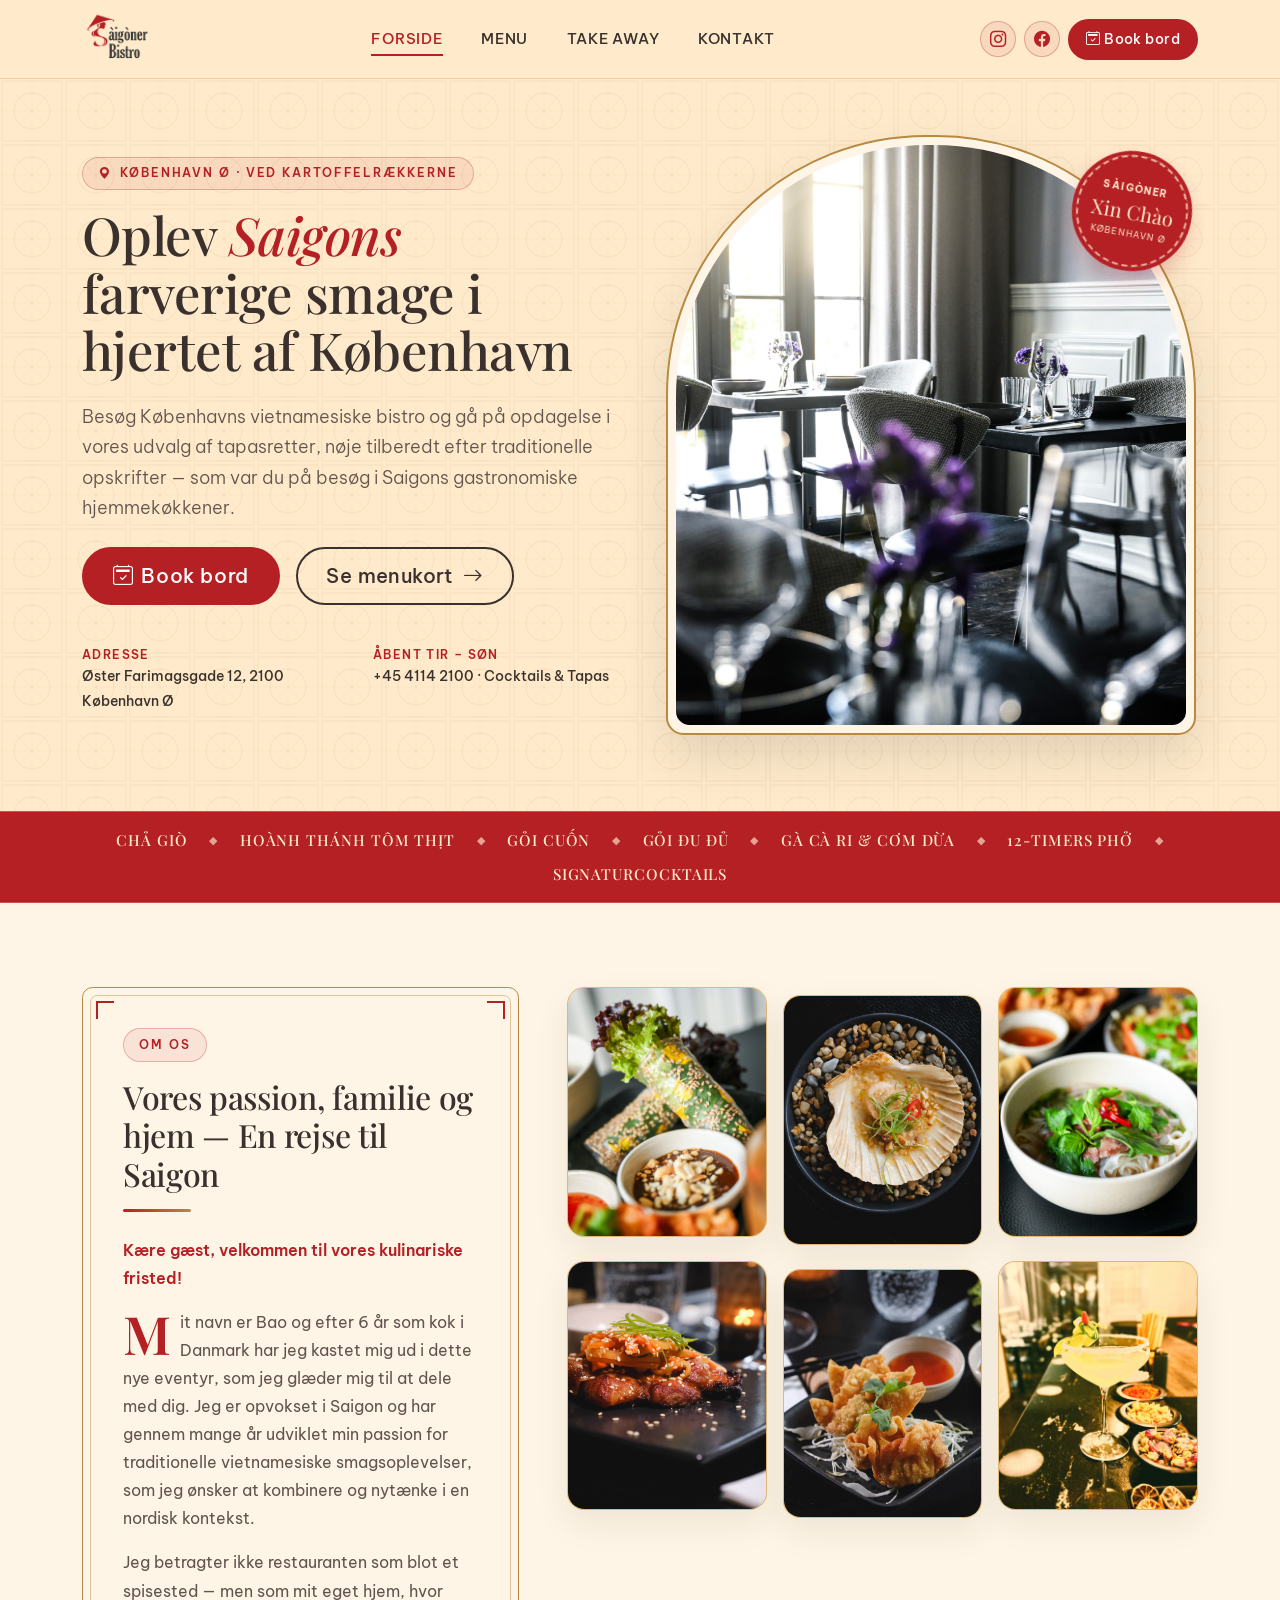
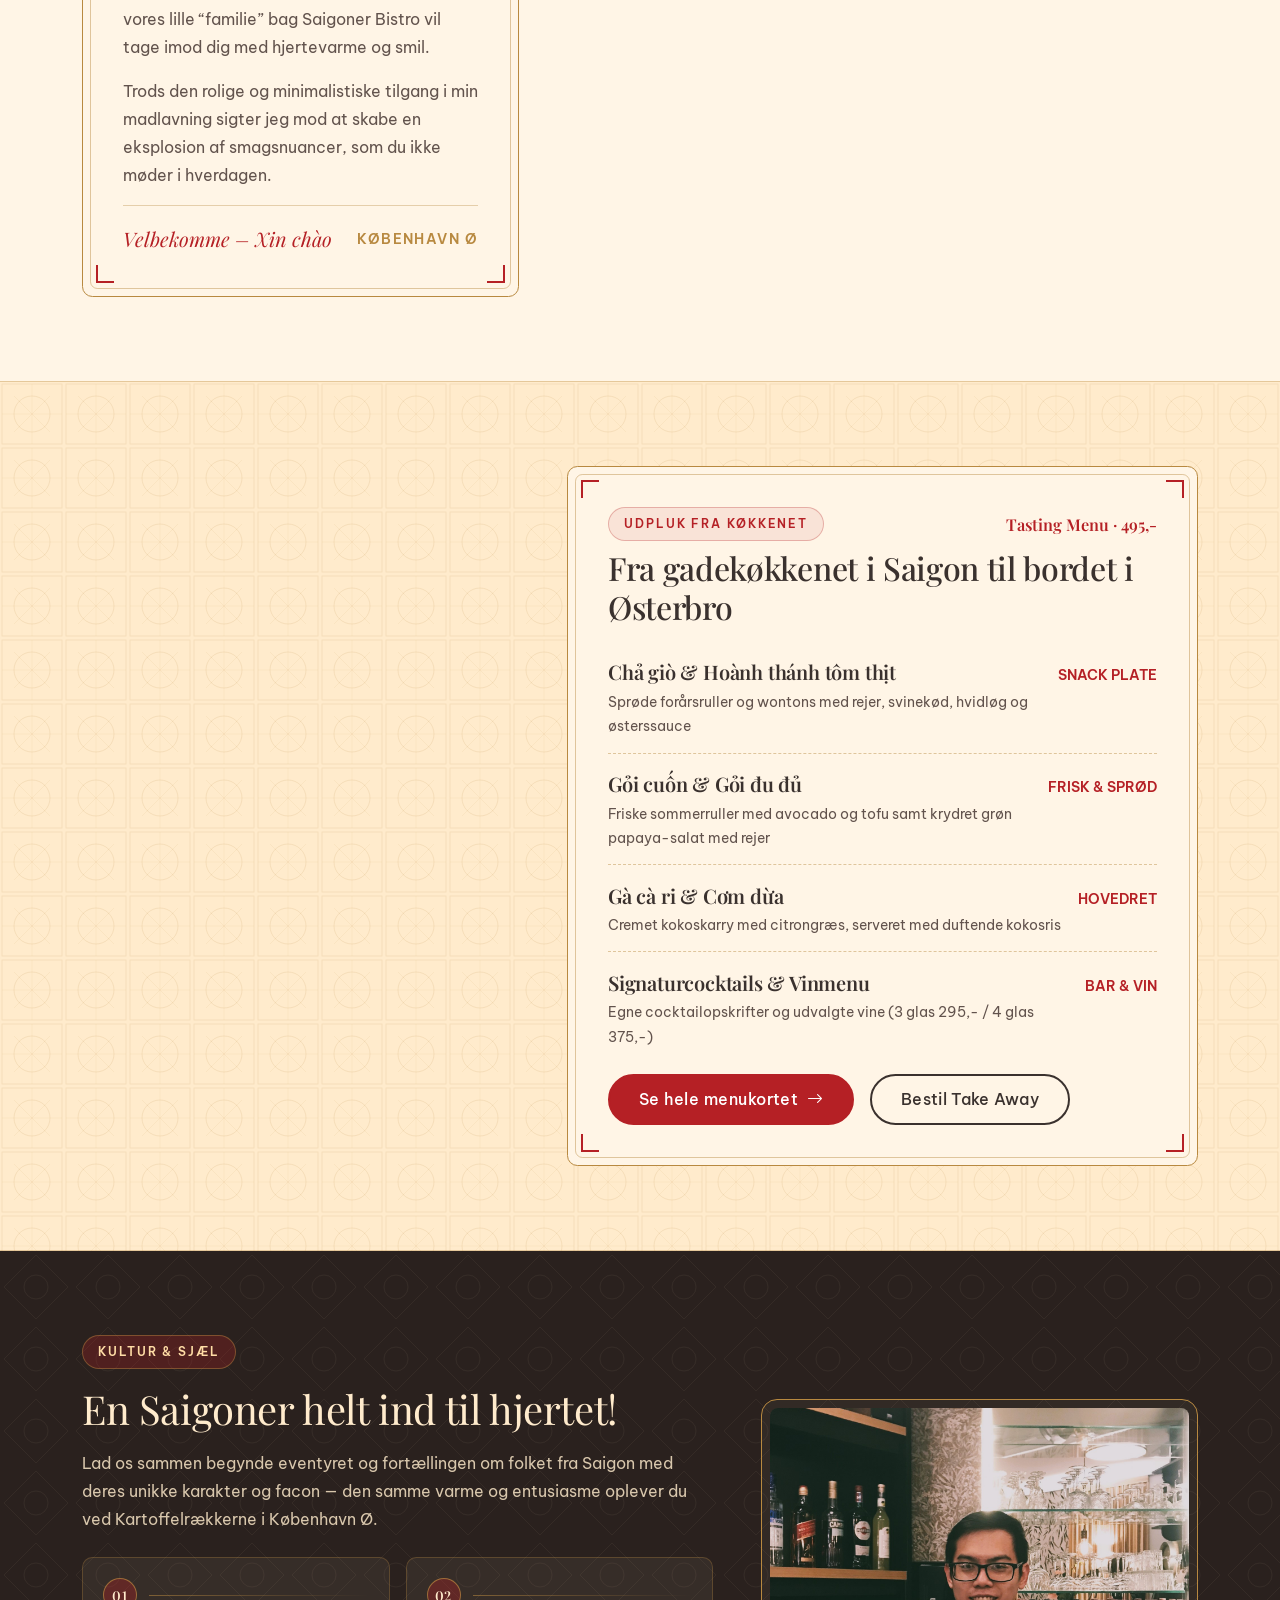
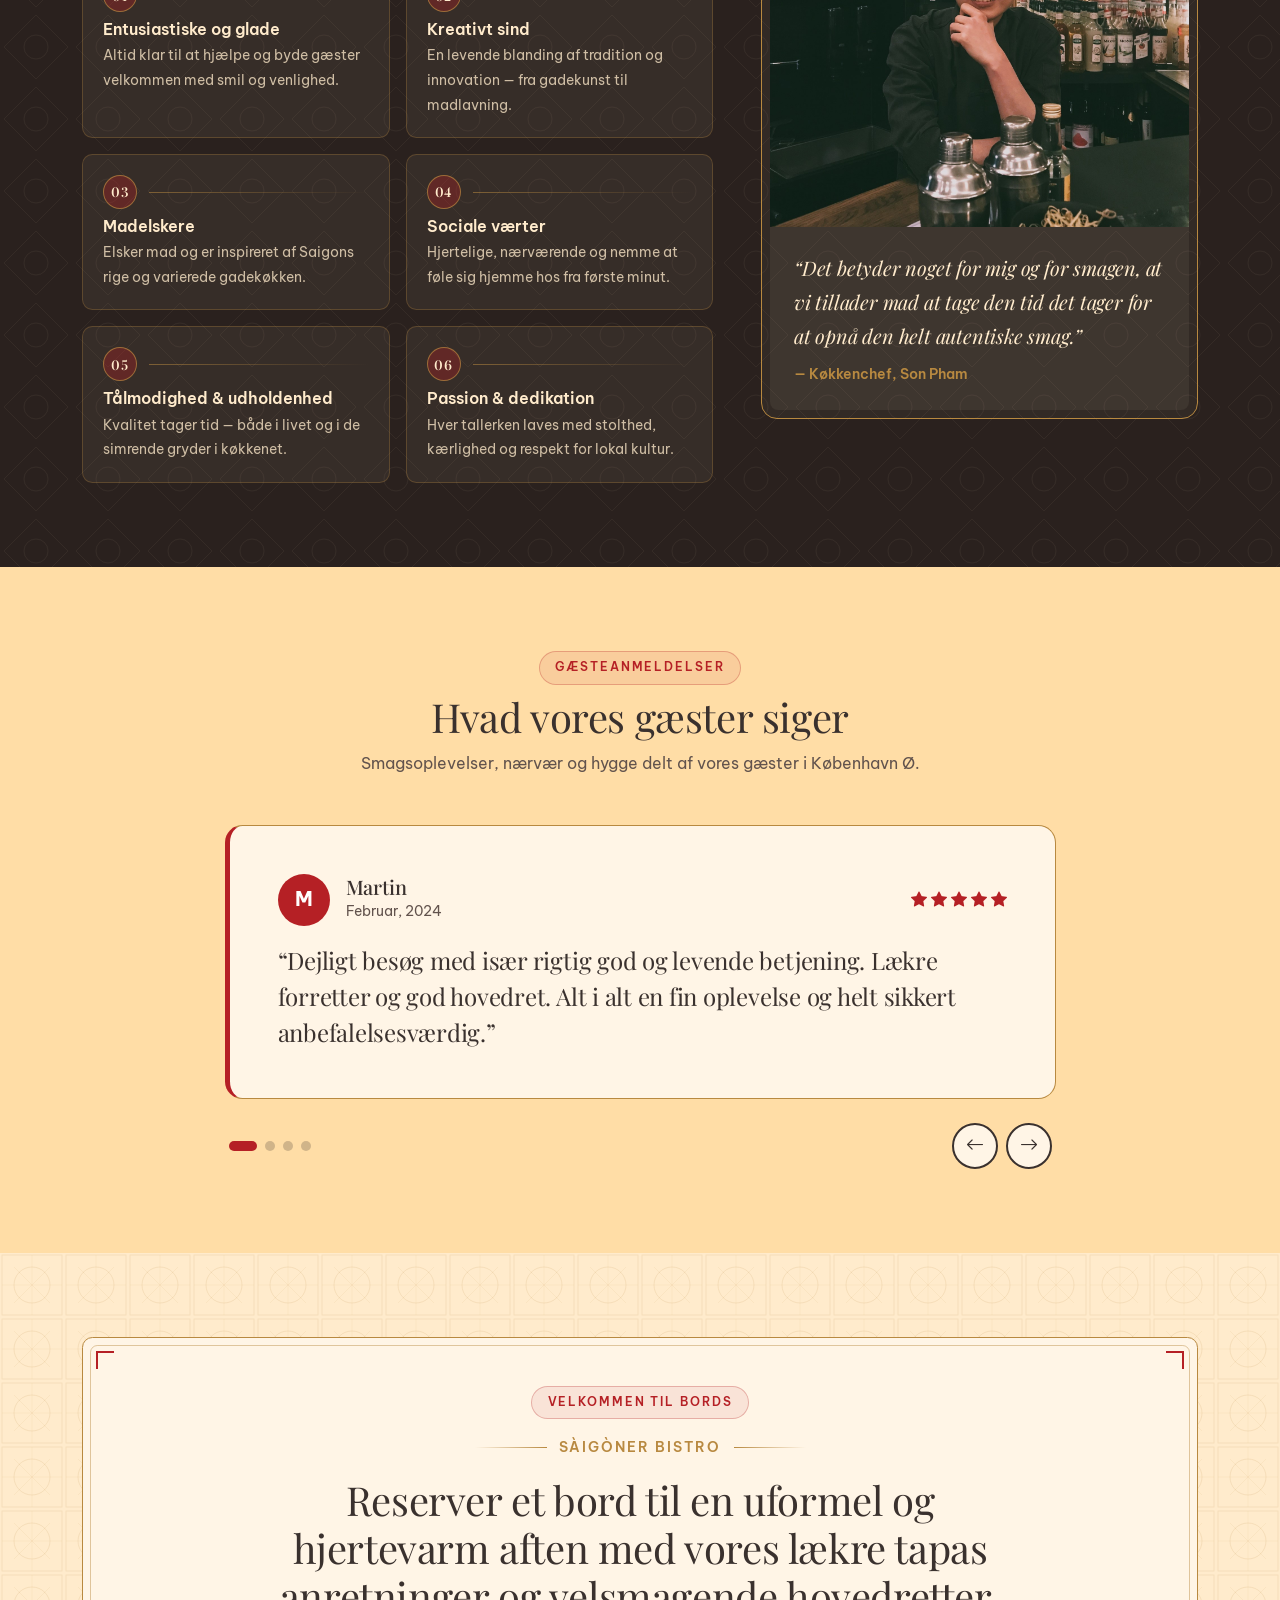
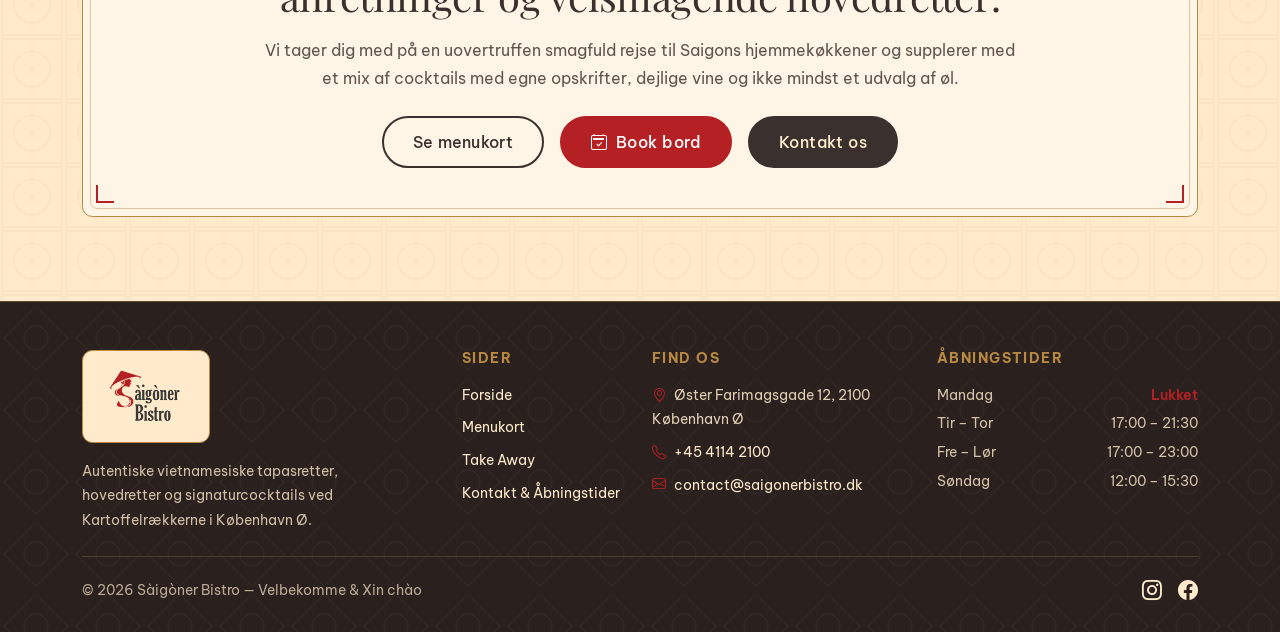
==== commit ce85c0e7: "update" ====
--- a/index.html
+++ b/index.html
@@ -14,7 +14,7 @@
     <link href="https://fonts.googleapis.com/css2?family=Be+Vietnam+Pro:ital,wght@0,400;0,500;0,600;0,700;1,400&family=Playfair+Display:ital,wght@0,500;0,600;0,700;1,500&display=swap" rel="stylesheet">
     <link href="https://cdn.jsdelivr.net/npm/bootstrap@5.3.3/dist/css/bootstrap.min.css" rel="stylesheet">
     <link href="https://cdn.jsdelivr.net/npm/bootstrap-icons@1.11.3/font/bootstrap-icons.min.css" rel="stylesheet">
-    <link href="css/saigoner.css" rel="stylesheet">
+    <link href="css/style.css" rel="stylesheet">
     </head>
 <body class="d-flex flex-column min-vh-100">
     <header class="sticky-top">
@@ -141,7 +141,7 @@
                         </a>
                     </div>
 
-                    <div class="row g-3 pt-2">
+                    <div class="row gx-5 gy-3 pt-3">
                         <div class="col-sm-6">
                             <div class="text-uppercase fw-semibold" style="font-size: 0.72rem; letter-spacing: 0.12em; color: var(--sb-primary);">Adresse</div>
                             <div class="fw-medium small">Øster Farimagsgade 12, 2100 København Ø</div>
@@ -403,55 +403,61 @@
                     <div class="row g-3">
                                                                             <div class="col-sm-6">
                                 <div class="sb-trait-card">
-                                    <div class="d-flex align-items-center gap-2 mb-1">
+                                    <div class="sb-trait-head mb-2">
                                         <span class="sb-trait-num">01</span>
-                                        <h6 class="mb-0 fw-semibold" style="color: var(--sb-bg);">Entusiastiske og glade</h6>
-                                    </div>
+                                        <span class="sb-trait-line" aria-hidden="true"></span>
+                                    </div>
+                                    <h6 class="mb-1 fw-semibold" style="color: var(--sb-bg);">Entusiastiske og glade</h6>
                                     <p class="small mb-0" style="color: rgba(255, 235, 204, 0.76);">Altid klar til at hjælpe og byde gæster velkommen med smil og venlighed.</p>
                                 </div>
                             </div>
                                                     <div class="col-sm-6">
                                 <div class="sb-trait-card">
-                                    <div class="d-flex align-items-center gap-2 mb-1">
+                                    <div class="sb-trait-head mb-2">
                                         <span class="sb-trait-num">02</span>
-                                        <h6 class="mb-0 fw-semibold" style="color: var(--sb-bg);">Kreativt sind</h6>
-                                    </div>
+                                        <span class="sb-trait-line" aria-hidden="true"></span>
+                                    </div>
+                                    <h6 class="mb-1 fw-semibold" style="color: var(--sb-bg);">Kreativt sind</h6>
                                     <p class="small mb-0" style="color: rgba(255, 235, 204, 0.76);">En levende blanding af tradition og innovation — fra gadekunst til madlavning.</p>
                                 </div>
                             </div>
                                                     <div class="col-sm-6">
                                 <div class="sb-trait-card">
-                                    <div class="d-flex align-items-center gap-2 mb-1">
+                                    <div class="sb-trait-head mb-2">
                                         <span class="sb-trait-num">03</span>
-                                        <h6 class="mb-0 fw-semibold" style="color: var(--sb-bg);">Madelskere</h6>
-                                    </div>
+                                        <span class="sb-trait-line" aria-hidden="true"></span>
+                                    </div>
+                                    <h6 class="mb-1 fw-semibold" style="color: var(--sb-bg);">Madelskere</h6>
                                     <p class="small mb-0" style="color: rgba(255, 235, 204, 0.76);">Elsker mad og er inspireret af Saigons rige og varierede gadekøkken.</p>
                                 </div>
                             </div>
                                                     <div class="col-sm-6">
                                 <div class="sb-trait-card">
-                                    <div class="d-flex align-items-center gap-2 mb-1">
+                                    <div class="sb-trait-head mb-2">
                                         <span class="sb-trait-num">04</span>
-                                        <h6 class="mb-0 fw-semibold" style="color: var(--sb-bg);">Sociale værter</h6>
-                                    </div>
+                                        <span class="sb-trait-line" aria-hidden="true"></span>
+                                    </div>
+                                    <h6 class="mb-1 fw-semibold" style="color: var(--sb-bg);">Sociale værter</h6>
                                     <p class="small mb-0" style="color: rgba(255, 235, 204, 0.76);">Hjertelige, nærværende og nemme at føle sig hjemme hos fra første minut.</p>
                                 </div>
                             </div>
                                                     <div class="col-sm-6">
                                 <div class="sb-trait-card">
-                                    <div class="d-flex align-items-center gap-2 mb-1">
+                                    <div class="sb-trait-head mb-2">
                                         <span class="sb-trait-num">05</span>
-                                        <h6 class="mb-0 fw-semibold" style="color: var(--sb-bg);">Tålmodighed &amp; udholdenhed</h6>
-                                    </div>
+                                        <span class="sb-trait-line" aria-hidden="true"></span>
+                                    </div>
+                                    <h6 class="mb-1 fw-semibold" style="color: var(--sb-bg);">Tålmodighed &amp; udholdenhed</h6>
                                     <p class="small mb-0" style="color: rgba(255, 235, 204, 0.76);">Kvalitet tager tid — både i livet og i de simrende gryder i køkkenet.</p>
                                 </div>
                             </div>
                                                     <div class="col-sm-6">
                                 <div class="sb-trait-card">
-                                    <div class="d-flex align-items-center gap-2 mb-1">
+                                    <div class="sb-trait-head mb-2">
                                         <span class="sb-trait-num">06</span>
-                                        <h6 class="mb-0 fw-semibold" style="color: var(--sb-bg);">Passion &amp; dedikation</h6>
-                                    </div>
+                                        <span class="sb-trait-line" aria-hidden="true"></span>
+                                    </div>
+                                    <h6 class="mb-1 fw-semibold" style="color: var(--sb-bg);">Passion &amp; dedikation</h6>
                                     <p class="small mb-0" style="color: rgba(255, 235, 204, 0.76);">Hver tallerken laves med stolthed, kærlighed og respekt for lokal kultur.</p>
                                 </div>
                             </div>
--- a/css/style.css
+++ b/css/style.css
@@ -0,0 +1,772 @@
+@font-face {
+    font-family: 'Heebo';
+    font-style: normal;
+    font-weight: 100 900;
+    font-display: swap;
+    src: url('../fonts/heebo-variable-wght.woff2') format('woff2');
+}
+
+@font-face {
+    font-family: 'Marcellus';
+    font-style: normal;
+    font-weight: 400;
+    font-display: swap;
+    src: url('../fonts/marcellus_wght.woff2') format('woff2');
+}
+
+@font-face {
+    font-family: 'Noto Serif Display';
+    font-style: normal;
+    font-weight: 400 700;
+    font-display: swap;
+    src: url('../fonts/noto-serif-display.woff2') format('woff2');
+}
+
+:root {
+    /* Exact brand palette matched to Saigoner Bistro logo (#b52025) & warm cream paper */
+    --sb-bg: #ffebcc;
+    --sb-bg-soft: #fff5e6;
+    --sb-tertiary: #ffdda6;
+    --sb-primary: #b52025;
+    --sb-primary-dark: #8e171b;
+    --sb-primary-soft: rgba(181, 32, 37, 0.09);
+    --sb-secondary: #3a312e;
+    --sb-dark-deep: #2a211e;
+    --sb-ink: #373737;
+    --sb-ink-muted: #62534d;
+    --sb-gold: #b88940;
+    --sb-gold-soft: rgba(184, 137, 64, 0.36);
+    --sb-border: rgba(58, 49, 46, 0.16);
+    --sb-border-crimson: rgba(181, 32, 37, 0.3);
+
+    --sb-font-sans: 'Be Vietnam Pro', 'Heebo', system-ui, -apple-system, sans-serif;
+    --sb-font-serif: 'Playfair Display', 'Noto Serif Display', Georgia, serif;
+    --sb-font-display: 'Playfair Display', 'Noto Serif Display', Georgia, serif;
+
+    --sb-radius-sm: 0.65rem;
+    --sb-radius-md: 1.1rem;
+    --sb-radius-lg: 1.6rem;
+    --sb-shadow-soft: 0 14px 34px rgba(42, 33, 30, 0.08);
+    --sb-shadow-card: 0 22px 48px rgba(42, 33, 30, 0.13);
+}
+
+html {
+    scroll-behavior: smooth;
+    overflow-x: clip;
+}
+
+body {
+    background-color: var(--sb-bg);
+    color: var(--sb-secondary);
+    font-family: var(--sb-font-sans);
+    font-size: 1.02rem;
+    line-height: 1.72;
+    overflow-x: clip;
+    -webkit-font-smoothing: antialiased;
+}
+
+h1, h2, h3, h4, .font-serif {
+    font-family: var(--sb-font-serif);
+    color: var(--sb-secondary);
+    letter-spacing: -0.01em;
+}
+
+.font-display {
+    font-family: var(--sb-font-display);
+}
+
+.sb-text-crimson {
+    color: var(--sb-primary) !important;
+}
+
+.sb-text-gold {
+    color: var(--sb-gold) !important;
+}
+
+a {
+    color: var(--sb-secondary);
+    transition: color 0.22s ease, background-color 0.22s ease, border-color 0.22s ease, transform 0.22s ease;
+}
+
+/* Subtle Indochine cement-tile / bông gió pattern */
+.sb-pattern-tile {
+    background-image: url("data:image/svg+xml,%3Csvg xmlns='http://www.w3.org/2000/svg' width='64' height='64' viewBox='0 0 64 64'%3E%3Cg fill='none' stroke='%23b88940' stroke-opacity='0.14' stroke-width='1'%3E%3Crect x='2' y='2' width='60' height='60'/%3E%3Ccircle cx='32' cy='32' r='18'/%3E%3Cpath d='M32 2v60M2 32h60M14 14l36 36M50 14L14 50' stroke-opacity='0.08'/%3E%3C/g%3E%3C/svg%3E");
+    background-size: 64px 64px;
+}
+
+.sb-pattern-dark {
+    background-color: var(--sb-dark-deep);
+    background-image: url("data:image/svg+xml,%3Csvg xmlns='http://www.w3.org/2000/svg' width='72' height='72' viewBox='0 0 72 72'%3E%3Cg fill='none' stroke='%23ffebcc' stroke-opacity='0.05' stroke-width='1'%3E%3Cpath d='M36 4L68 36L36 68L4 36Z'/%3E%3Ccircle cx='36' cy='36' r='12'/%3E%3C/g%3E%3C/svg%3E");
+    background-size: 72px 72px;
+}
+
+/* Heritage Double-Line Indochine Frame (inspired by Saigoner Bistro printed menu) */
+.sb-menu-frame {
+    position: relative;
+    background-color: var(--sb-bg-soft);
+    border: 1.5px solid var(--sb-gold);
+    border-radius: var(--sb-radius-sm);
+    padding: 2.5rem;
+}
+
+.sb-menu-frame::before {
+    content: '';
+    position: absolute;
+    inset: 7px;
+    border: 1px solid rgba(184, 137, 64, 0.45);
+    border-radius: calc(var(--sb-radius-sm) - 3px);
+    pointer-events: none;
+}
+
+.sb-corner {
+    position: absolute;
+    width: 18px;
+    height: 18px;
+    border-color: var(--sb-primary);
+    pointer-events: none;
+    z-index: 2;
+}
+
+.sb-corner--tl { top: 13px; left: 13px; border-top: 2px solid var(--sb-primary); border-left: 2px solid var(--sb-primary); }
+.sb-corner--tr { top: 13px; right: 13px; border-top: 2px solid var(--sb-primary); border-right: 2px solid var(--sb-primary); }
+.sb-corner--bl { bottom: 13px; left: 13px; border-bottom: 2px solid var(--sb-primary); border-left: 2px solid var(--sb-primary); }
+.sb-corner--br { bottom: 13px; right: 13px; border-bottom: 2px solid var(--sb-primary); border-right: 2px solid var(--sb-primary); }
+
+/* Ornamental Divider */
+.sb-ornament-divider {
+    display: flex;
+    align-items: center;
+    gap: 0.75rem;
+    color: var(--sb-gold);
+}
+
+.sb-ornament-divider::before,
+.sb-ornament-divider::after {
+    content: '';
+    height: 1px;
+    flex: 1;
+    max-width: 72px;
+    background: linear-gradient(90deg, transparent, var(--sb-gold));
+}
+
+.sb-ornament-divider::after {
+    background: linear-gradient(90deg, var(--sb-gold), transparent);
+}
+
+.sb-divider {
+    width: 68px;
+    height: 3px;
+    background: linear-gradient(90deg, var(--sb-primary), var(--sb-gold));
+    border-radius: 999px;
+}
+
+/* Navbar */
+.sb-navbar {
+    background-color: rgba(255, 235, 204, 0.9);
+    backdrop-filter: blur(14px);
+    -webkit-backdrop-filter: blur(14px);
+    border-bottom: 1px solid rgba(184, 137, 64, 0.25);
+    transition: background-color 0.25s ease, border-color 0.25s ease, box-shadow 0.25s ease;
+    padding-top: 0.75rem;
+    padding-bottom: 0.75rem;
+}
+
+.sb-navbar.is-scrolled {
+    background-color: rgba(255, 235, 204, 0.97);
+    border-bottom-color: rgba(184, 137, 64, 0.45);
+    box-shadow: 0 10px 28px rgba(42, 33, 30, 0.08);
+}
+
+.sb-brand-logo {
+    height: 54px;
+    width: auto;
+    object-fit: contain;
+}
+
+.sb-nav-link {
+    position: relative;
+    font-weight: 500;
+    font-size: 0.95rem;
+    letter-spacing: 0.05em;
+    text-transform: uppercase;
+    color: var(--sb-secondary) !important;
+    padding: 0.45rem 0.95rem !important;
+}
+
+.sb-nav-link::after {
+    content: '';
+    position: absolute;
+    left: 0.95rem;
+    right: 0.95rem;
+    bottom: 0.2rem;
+    height: 2px;
+    background-color: var(--sb-primary);
+    transform: scaleX(0);
+    transform-origin: center;
+    transition: transform 0.25s ease;
+}
+
+.sb-nav-link:hover::after,
+.sb-nav-link.active::after {
+    transform: scaleX(1);
+}
+
+.sb-nav-link.active {
+    color: var(--sb-primary) !important;
+}
+
+.sb-social-btn {
+    width: 36px;
+    height: 36px;
+    border-radius: 50%;
+    display: inline-flex;
+    align-items: center;
+    justify-content: center;
+    color: var(--sb-primary);
+    background-color: var(--sb-primary-soft);
+    border: 1px solid var(--sb-border-crimson);
+    text-decoration: none;
+}
+
+.sb-social-btn:hover {
+    background-color: var(--sb-primary);
+    border-color: var(--sb-primary);
+    color: var(--sb-bg);
+    transform: translateY(-2px);
+}
+
+/* Buttons (no shadow, exact #b52025 crimson) */
+.btn,
+.btn:hover,
+.btn:focus,
+.btn:active,
+.sb-social-btn,
+.sb-carousel-arrow {
+    box-shadow: none !important;
+}
+
+.btn-sb-primary {
+    background-color: var(--sb-secondary);
+    color: var(--sb-bg);
+    border: 2px solid var(--sb-secondary);
+    border-radius: 999px;
+    padding: 0.74rem 1.8rem;
+    font-weight: 500;
+    letter-spacing: 0.03em;
+}
+
+.btn-sb-primary:hover,
+.btn-sb-primary:focus {
+    background-color: var(--sb-primary);
+    border-color: var(--sb-primary);
+    color: #fff;
+    transform: translateY(-2px);
+}
+
+.btn-sb-coral {
+    background-color: var(--sb-primary);
+    color: #fff;
+    border: 2px solid var(--sb-primary);
+    border-radius: 999px;
+    padding: 0.74rem 1.8rem;
+    font-weight: 500;
+    letter-spacing: 0.03em;
+}
+
+.btn-sb-coral:hover,
+.btn-sb-coral:focus {
+    background-color: var(--sb-primary-dark);
+    border-color: var(--sb-primary-dark);
+    color: #fff;
+    transform: translateY(-2px);
+}
+
+.btn-sb-outline {
+    background-color: transparent;
+    color: var(--sb-secondary);
+    border: 2px solid var(--sb-secondary);
+    border-radius: 999px;
+    padding: 0.74rem 1.8rem;
+    font-weight: 500;
+    letter-spacing: 0.02em;
+}
+
+.btn-sb-outline:hover,
+.btn-sb-outline:focus {
+    background-color: var(--sb-primary);
+    border-color: var(--sb-primary);
+    color: #fff;
+    transform: translateY(-2px);
+}
+
+.btn-sb-outline-light {
+    background-color: transparent;
+    color: var(--sb-bg);
+    border: 2px solid rgba(255, 235, 204, 0.78);
+    border-radius: 999px;
+    padding: 0.74rem 1.8rem;
+    font-weight: 500;
+}
+
+.btn-sb-outline-light:hover {
+    background-color: var(--sb-bg);
+    border-color: var(--sb-bg);
+    color: var(--sb-secondary);
+    transform: translateY(-2px);
+}
+
+/* Badges & Section Labels */
+.sb-eyebrow {
+    display: inline-flex;
+    align-items: center;
+    gap: 0.5rem;
+    font-size: 0.74rem;
+    font-weight: 600;
+    letter-spacing: 0.16em;
+    text-transform: uppercase;
+    color: var(--sb-primary);
+    background-color: rgba(181, 32, 37, 0.08);
+    border: 1px solid rgba(181, 32, 37, 0.28);
+    padding: 0.36rem 0.95rem;
+    border-radius: 999px;
+}
+
+/* Surfaces */
+.sb-section {
+    padding: 5.25rem 0;
+}
+
+.sb-section-alt {
+    background-color: var(--sb-tertiary);
+}
+
+.sb-section-soft {
+    background-color: var(--sb-bg-soft);
+}
+
+.sb-section-dark {
+    color: var(--sb-bg);
+}
+
+.sb-section-dark h1,
+.sb-section-dark h2,
+.sb-section-dark h3,
+.sb-section-dark h4 {
+    color: var(--sb-bg);
+}
+
+.sb-card {
+    background-color: var(--sb-bg-soft);
+    border: 1px solid rgba(184, 137, 64, 0.38);
+    border-radius: var(--sb-radius-md);
+    box-shadow: var(--sb-shadow-soft);
+    transition: transform 0.28s ease, box-shadow 0.28s ease, border-color 0.28s ease;
+}
+
+.sb-card:hover {
+    transform: translateY(-4px);
+    border-color: rgba(181, 32, 37, 0.45);
+    box-shadow: var(--sb-shadow-card);
+}
+
+/* Hero Section — Indochine Arch + Layered Inset */
+.sb-hero {
+    padding: 3.5rem 0 4.75rem;
+    position: relative;
+}
+
+.sb-hero-title {
+    font-size: clamp(2.35rem, 4.1vw, 3.85rem);
+    line-height: 1.09;
+    font-family: var(--sb-font-display);
+}
+
+.sb-hero-collage {
+    position: relative;
+    max-width: 530px;
+    margin: 0 auto;
+}
+
+.sb-hero-arch {
+    position: relative;
+    border-radius: 260px 260px var(--sb-radius-md) var(--sb-radius-md);
+    overflow: hidden;
+    border: 2px solid var(--sb-gold);
+    padding: 8px;
+    background-color: var(--sb-bg-soft);
+    box-shadow: var(--sb-shadow-card);
+}
+
+.sb-hero-arch-inner {
+    border-radius: 252px 252px calc(var(--sb-radius-md) - 4px) calc(var(--sb-radius-md) - 4px);
+    overflow: hidden;
+    position: relative;
+    isolation: isolate;
+}
+
+.sb-hero-arch-inner img {
+    width: 100%;
+    aspect-ratio: 4 / 4.55;
+    object-fit: cover;
+    display: block;
+    will-change: transform;
+    backface-visibility: hidden;
+    transition: transform 0.65s ease;
+}
+
+.sb-hero-arch:hover .sb-hero-arch-inner img {
+    transform: scale(1.03);
+}
+
+.sb-heritage-stamp {
+    position: absolute;
+    top: 1.25rem;
+    right: 0.5rem;
+    width: 112px;
+    height: 112px;
+    border-radius: 50%;
+    background-color: var(--sb-primary);
+    color: var(--sb-bg);
+    border: 2px dashed rgba(255, 235, 204, 0.7);
+    outline: 4px solid var(--sb-primary);
+    display: flex;
+    flex-direction: column;
+    align-items: center;
+    justify-content: center;
+    text-align: center;
+    padding: 0.5rem;
+    transform: rotate(10deg) translateZ(0);
+    backface-visibility: hidden;
+    -webkit-font-smoothing: antialiased;
+    z-index: 4;
+    box-shadow: 0 10px 24px rgba(181, 32, 37, 0.32);
+}
+
+/* Saigon Culinary Strip */
+.sb-ticker {
+    background-color: var(--sb-primary);
+    color: var(--sb-bg);
+    border-top: 1px solid rgba(255, 235, 204, 0.25);
+    border-bottom: 1px solid rgba(255, 235, 204, 0.25);
+    padding: 0.9rem 0;
+}
+
+.sb-ticker-track {
+    display: flex;
+    flex-wrap: wrap;
+    justify-content: center;
+    align-items: center;
+    gap: 0.55rem 1.35rem;
+}
+
+.sb-ticker-item {
+    font-family: var(--sb-font-serif);
+    font-size: 0.95rem;
+    font-weight: 500;
+    letter-spacing: 0.06em;
+    text-transform: uppercase;
+    display: inline-flex;
+    align-items: center;
+    gap: 1.35rem;
+}
+
+.sb-ticker-diamond {
+    color: var(--sb-bg);
+    opacity: 0.65;
+    font-size: 0.7rem;
+}
+
+/* Drop-cap heritage letter */
+.sb-dropcap::first-letter {
+    float: left;
+    font-family: var(--sb-font-display);
+    font-size: 3.3rem;
+    line-height: 0.85;
+    padding-right: 0.55rem;
+    padding-top: 0.15rem;
+    color: var(--sb-primary);
+    font-weight: 600;
+}
+
+/* Saigon Tasting Menu Preview rows */
+.sb-dish-row {
+    display: flex;
+    justify-content: space-between;
+    align-items: baseline;
+    gap: 1rem;
+    padding: 0.85rem 0;
+    border-bottom: 1px dashed rgba(184, 137, 64, 0.45);
+}
+
+.sb-dish-row:last-child {
+    border-bottom: 0;
+    padding-bottom: 0;
+}
+
+/* Page Cover Banner */
+.sb-page-hero {
+    position: relative;
+    min-height: 46vh;
+    display: flex;
+    align-items: center;
+    overflow: hidden;
+    background-color: var(--sb-dark-deep);
+}
+
+.sb-page-hero-bg {
+    position: absolute;
+    inset: 0;
+    width: 100%;
+    height: 100%;
+    object-fit: cover;
+    opacity: 0.38;
+    transform: scale(1.02);
+}
+
+.sb-page-hero-overlay {
+    position: absolute;
+    inset: 0;
+    background: linear-gradient(180deg, rgba(42, 33, 30, 0.62) 0%, rgba(42, 33, 30, 0.86) 100%);
+}
+
+.sb-page-hero-content {
+    position: relative;
+    z-index: 2;
+    color: var(--sb-bg);
+    padding: 4.5rem 0;
+}
+
+.sb-page-hero-content h1 {
+    color: var(--sb-bg);
+    font-size: clamp(2.15rem, 4vw, 3.45rem);
+    font-family: var(--sb-font-display);
+}
+
+/* Gallery & Menu Cards */
+.sb-photo-tile {
+    position: relative;
+    border-radius: var(--sb-radius-md);
+    overflow: hidden;
+    background-color: var(--sb-tertiary);
+    border: 1.5px solid rgba(184, 137, 64, 0.45);
+    box-shadow: var(--sb-shadow-soft);
+    cursor: pointer;
+}
+
+.sb-photo-tile img {
+    width: 100%;
+    height: 100%;
+    object-fit: cover;
+    display: block;
+    transition: transform 0.55s ease;
+}
+
+.sb-photo-tile:hover img {
+    transform: scale(1.06);
+}
+
+.sb-photo-tile-overlay {
+    position: absolute;
+    inset: 0;
+    background: linear-gradient(to top, rgba(42, 33, 30, 0.72), transparent 55%);
+    opacity: 0;
+    display: flex;
+    align-items: flex-end;
+    justify-content: space-between;
+    padding: 1rem;
+    color: var(--sb-bg);
+    transition: opacity 0.28s ease;
+}
+
+.sb-photo-tile:hover .sb-photo-tile-overlay {
+    opacity: 1;
+}
+
+.sb-menu-sheet {
+    position: relative;
+    border-radius: var(--sb-radius-sm);
+    overflow: hidden;
+    background-color: #fff;
+    border: 1.5px solid var(--sb-gold);
+    box-shadow: var(--sb-shadow-card);
+    cursor: zoom-in;
+    transition: transform 0.3s ease, box-shadow 0.3s ease;
+}
+
+.sb-menu-sheet:hover {
+    transform: translateY(-5px);
+    box-shadow: 0 26px 52px rgba(42, 33, 30, 0.16);
+}
+
+.sb-menu-sheet img {
+    width: 100%;
+    height: auto;
+    display: block;
+}
+
+/* Trait cards */
+.sb-trait-card {
+    background-color: rgba(255, 235, 204, 0.06);
+    border: 1px solid rgba(184, 137, 64, 0.3);
+    border-radius: var(--sb-radius-sm);
+    padding: 1.25rem;
+    height: 100%;
+    transition: background-color 0.25s ease, transform 0.25s ease;
+}
+
+.sb-trait-card:hover {
+    background-color: rgba(255, 235, 204, 0.12);
+    transform: translateY(-2px);
+}
+
+.sb-trait-head {
+    display: flex;
+    align-items: center;
+    gap: 0.75rem;
+}
+
+.sb-trait-num {
+    width: 34px;
+    height: 34px;
+    border-radius: 50%;
+    display: inline-flex;
+    align-items: center;
+    justify-content: center;
+    flex-shrink: 0;
+    font-family: var(--sb-font-display);
+    font-variant-numeric: lining-nums tabular-nums;
+    font-size: 0.85rem;
+    font-weight: 600;
+    letter-spacing: 0.04em;
+    color: var(--sb-bg);
+    background-color: rgba(181, 32, 37, 0.34);
+    border: 1px solid rgba(184, 137, 64, 0.7);
+}
+
+.sb-trait-line {
+    height: 1px;
+    flex: 1;
+    background: linear-gradient(90deg, rgba(184, 137, 64, 0.55), transparent);
+}
+
+/* Quote card — crisp frame, zero shadow */
+.sb-quote-card {
+    position: relative;
+    background-color: var(--sb-bg-soft);
+    border: 1.5px solid var(--sb-gold);
+    border-left: 5px solid var(--sb-primary);
+    border-radius: var(--sb-radius-md);
+    box-shadow: none;
+}
+
+/* Review Carousel Controls */
+.sb-carousel-arrow {
+    width: 46px;
+    height: 46px;
+    border-radius: 50%;
+    border: 2px solid var(--sb-secondary);
+    background-color: var(--sb-bg-soft);
+    color: var(--sb-secondary);
+    display: inline-flex;
+    align-items: center;
+    justify-content: center;
+    font-size: 1.15rem;
+    cursor: pointer;
+    transition: background-color 0.22s ease, border-color 0.22s ease, color 0.22s ease, transform 0.22s ease;
+}
+
+.sb-carousel-arrow:hover {
+    background-color: var(--sb-primary);
+    border-color: var(--sb-primary);
+    color: #fff;
+    transform: translateY(-2px);
+}
+
+.sb-carousel-dots button {
+    width: 10px;
+    height: 10px;
+    border-radius: 999px;
+    border: 0;
+    padding: 0;
+    background-color: rgba(58, 49, 46, 0.24);
+    transition: width 0.25s ease, background-color 0.25s ease;
+}
+
+.sb-carousel-dots button.active {
+    width: 28px;
+    background-color: var(--sb-primary);
+}
+
+/* Hours table */
+.sb-hours-list li {
+    display: flex;
+    justify-content: space-between;
+    padding: 0.5rem 0;
+    border-bottom: 1px dashed rgba(184, 137, 64, 0.4);
+    font-size: 0.95rem;
+}
+
+.sb-hours-list li:last-child {
+    border-bottom: 0;
+}
+
+/* Footer */
+.sb-footer {
+    background-color: var(--sb-dark-deep);
+    color: rgba(255, 235, 204, 0.86);
+    border-top: 1px solid rgba(184, 137, 64, 0.4);
+}
+
+.sb-footer-logo-plaque {
+    display: inline-block;
+    background-color: var(--sb-bg);
+    border: 1.5px solid var(--sb-gold);
+    border-radius: var(--sb-radius-sm);
+    padding: 0.65rem 1.15rem;
+}
+
+.sb-footer a {
+    color: var(--sb-bg);
+    text-decoration: none;
+}
+
+.sb-footer a:hover {
+    color: var(--sb-primary);
+}
+
+/* Reveal animation */
+.reveal-up {
+    opacity: 0;
+    transform: translateY(22px);
+    transition: opacity 0.65s cubic-bezier(0.22, 1, 0.36, 1), transform 0.65s cubic-bezier(0.22, 1, 0.36, 1);
+}
+
+.reveal-up.is-visible {
+    opacity: 1;
+    transform: translateY(0);
+}
+
+@media (max-width: 575.98px) {
+    .sb-menu-frame {
+        padding: 1.5rem 1.25rem;
+    }
+    .sb-heritage-stamp {
+        right: 0.5rem;
+        width: 92px;
+        height: 92px;
+    }
+}
+
+@media (prefers-reduced-motion: reduce) {
+    html {
+        scroll-behavior: auto;
+    }
+    .sb-ticker-track {
+        animation: none;
+    }
+    .reveal-up {
+        opacity: 1;
+        transform: none;
+        transition: none;
+    }
+}
